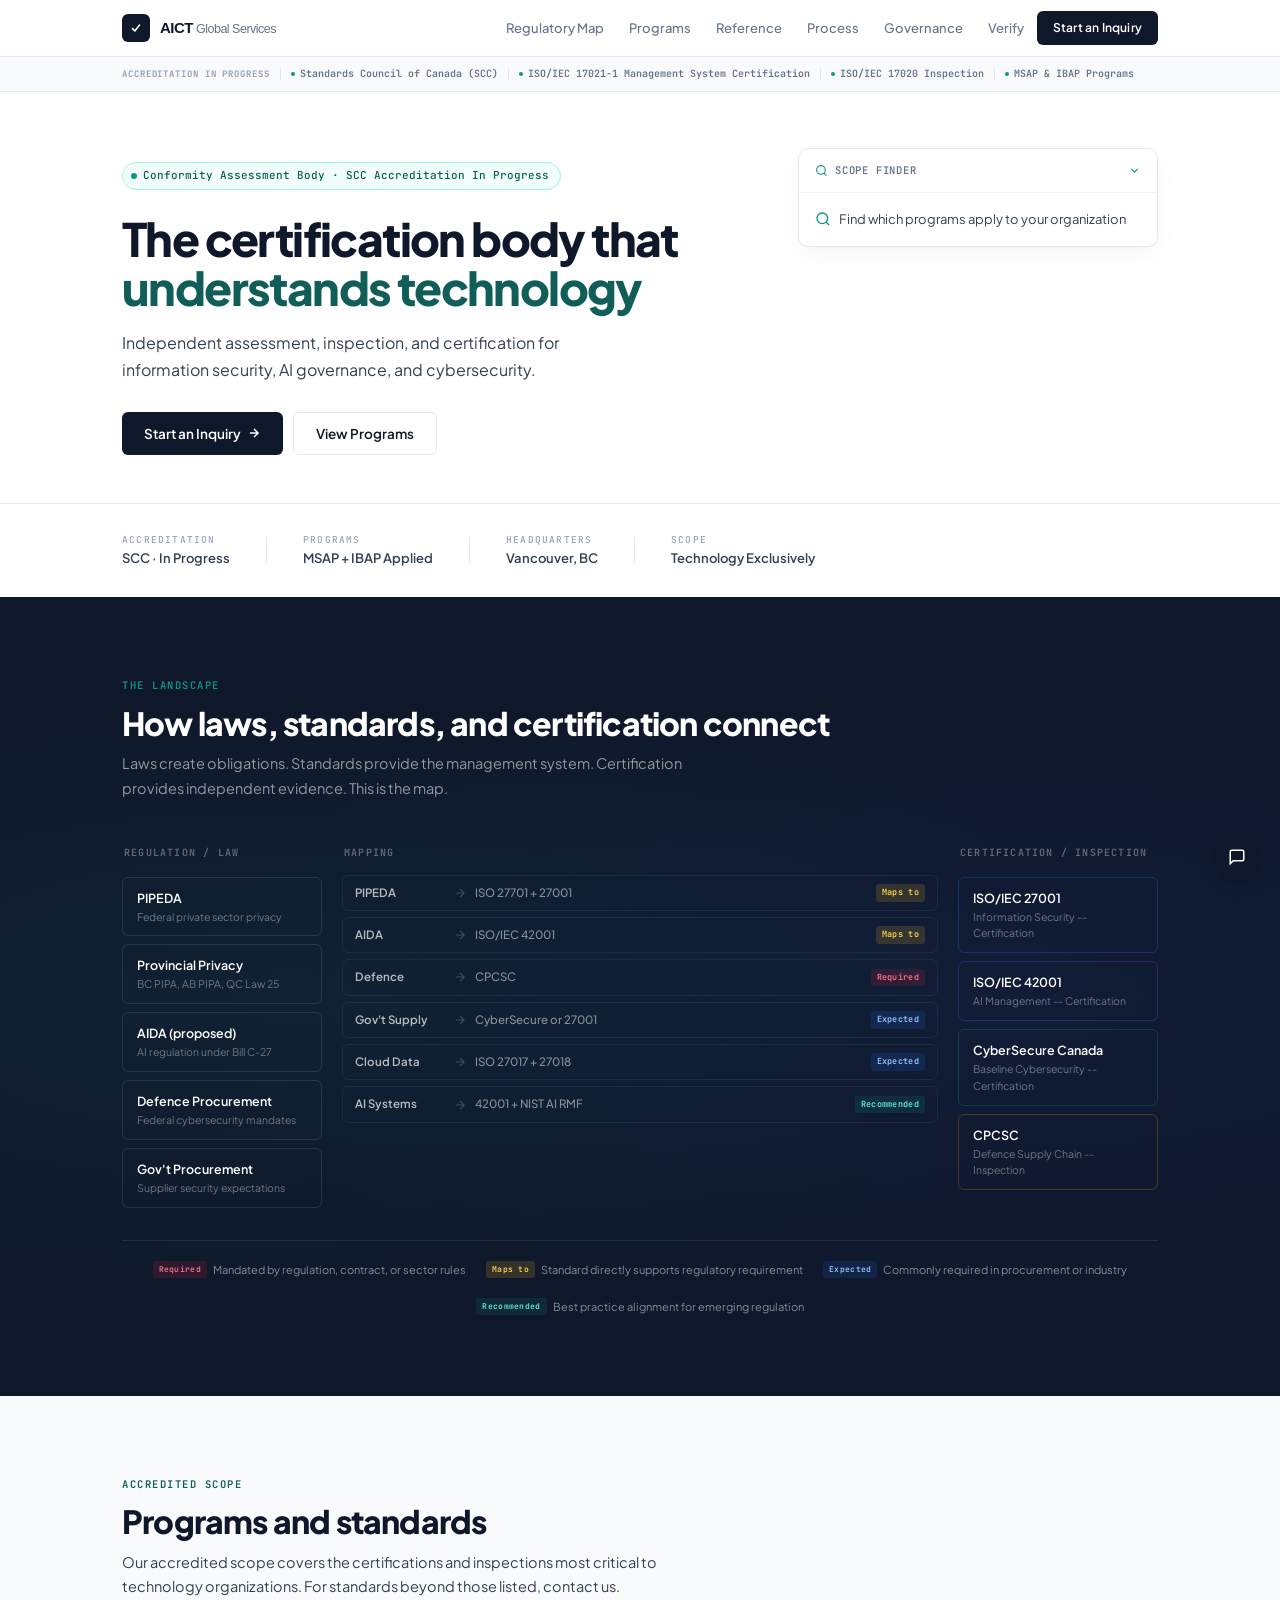
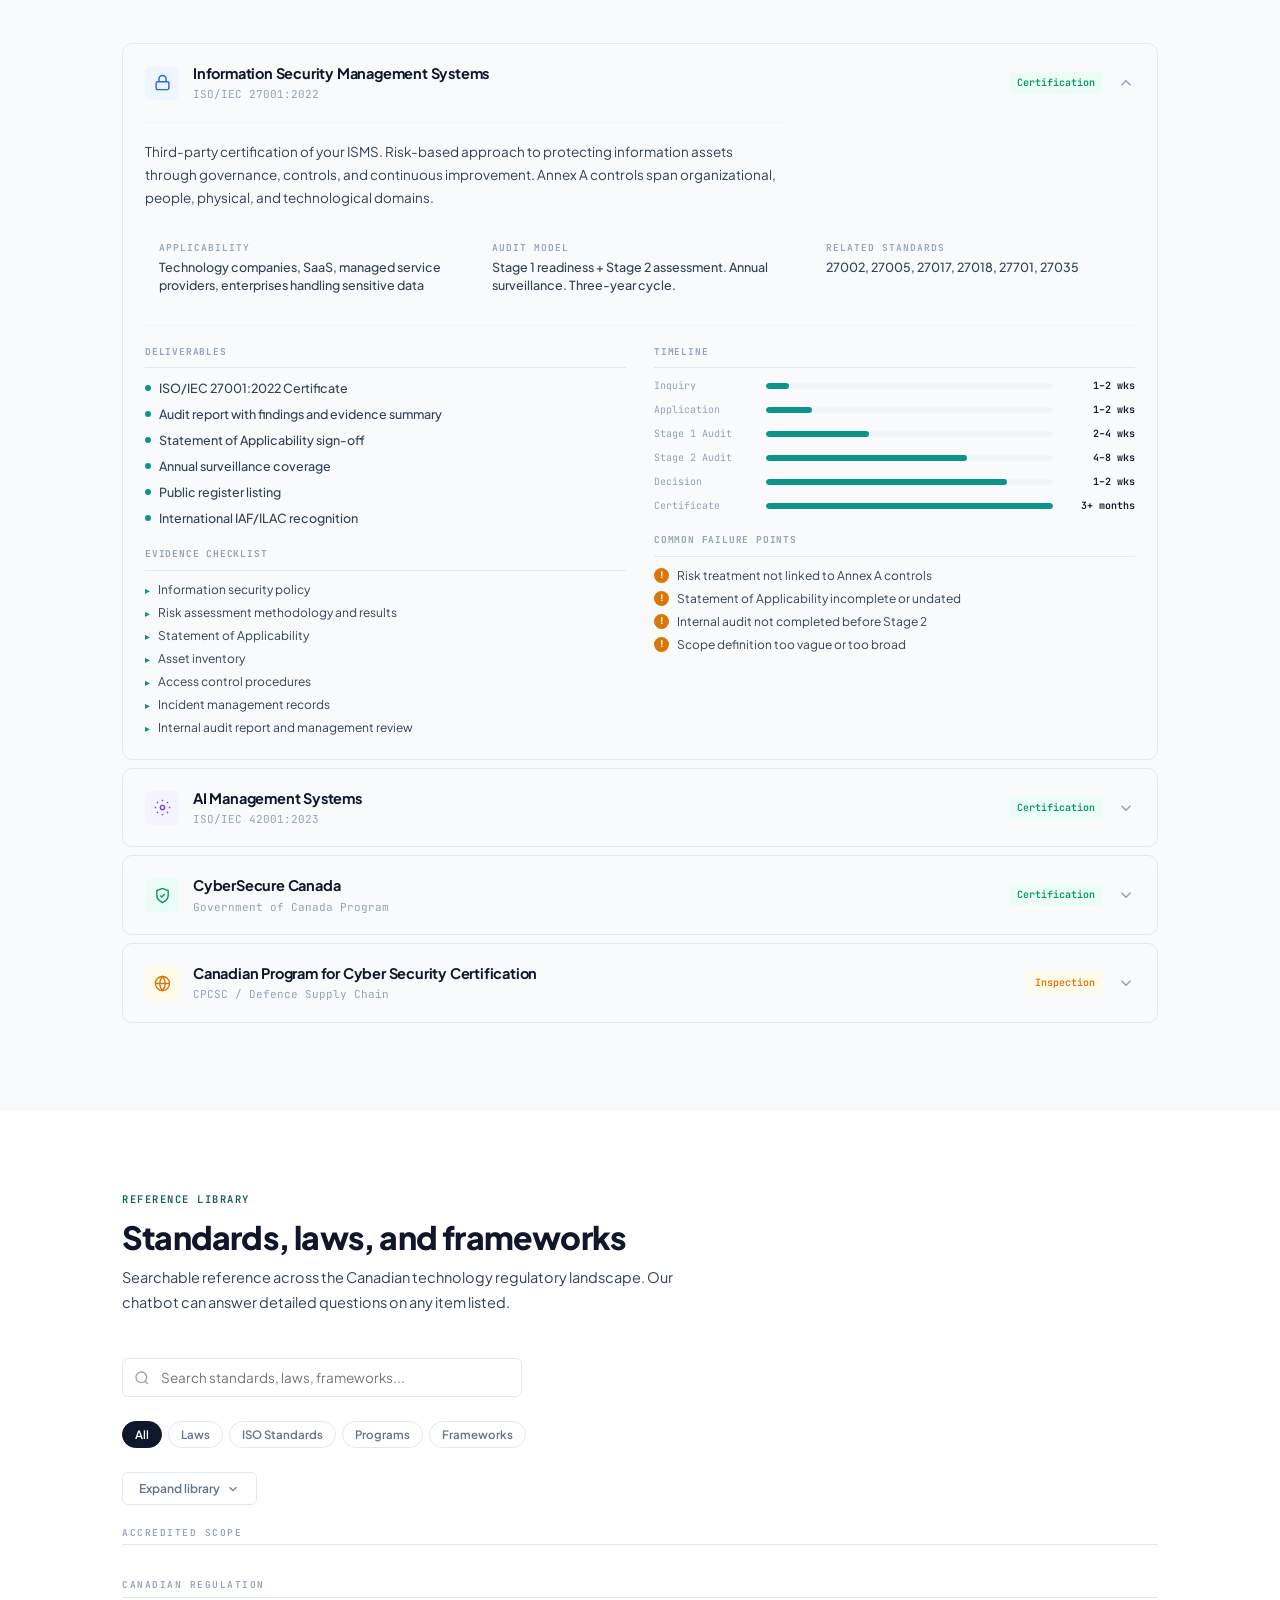
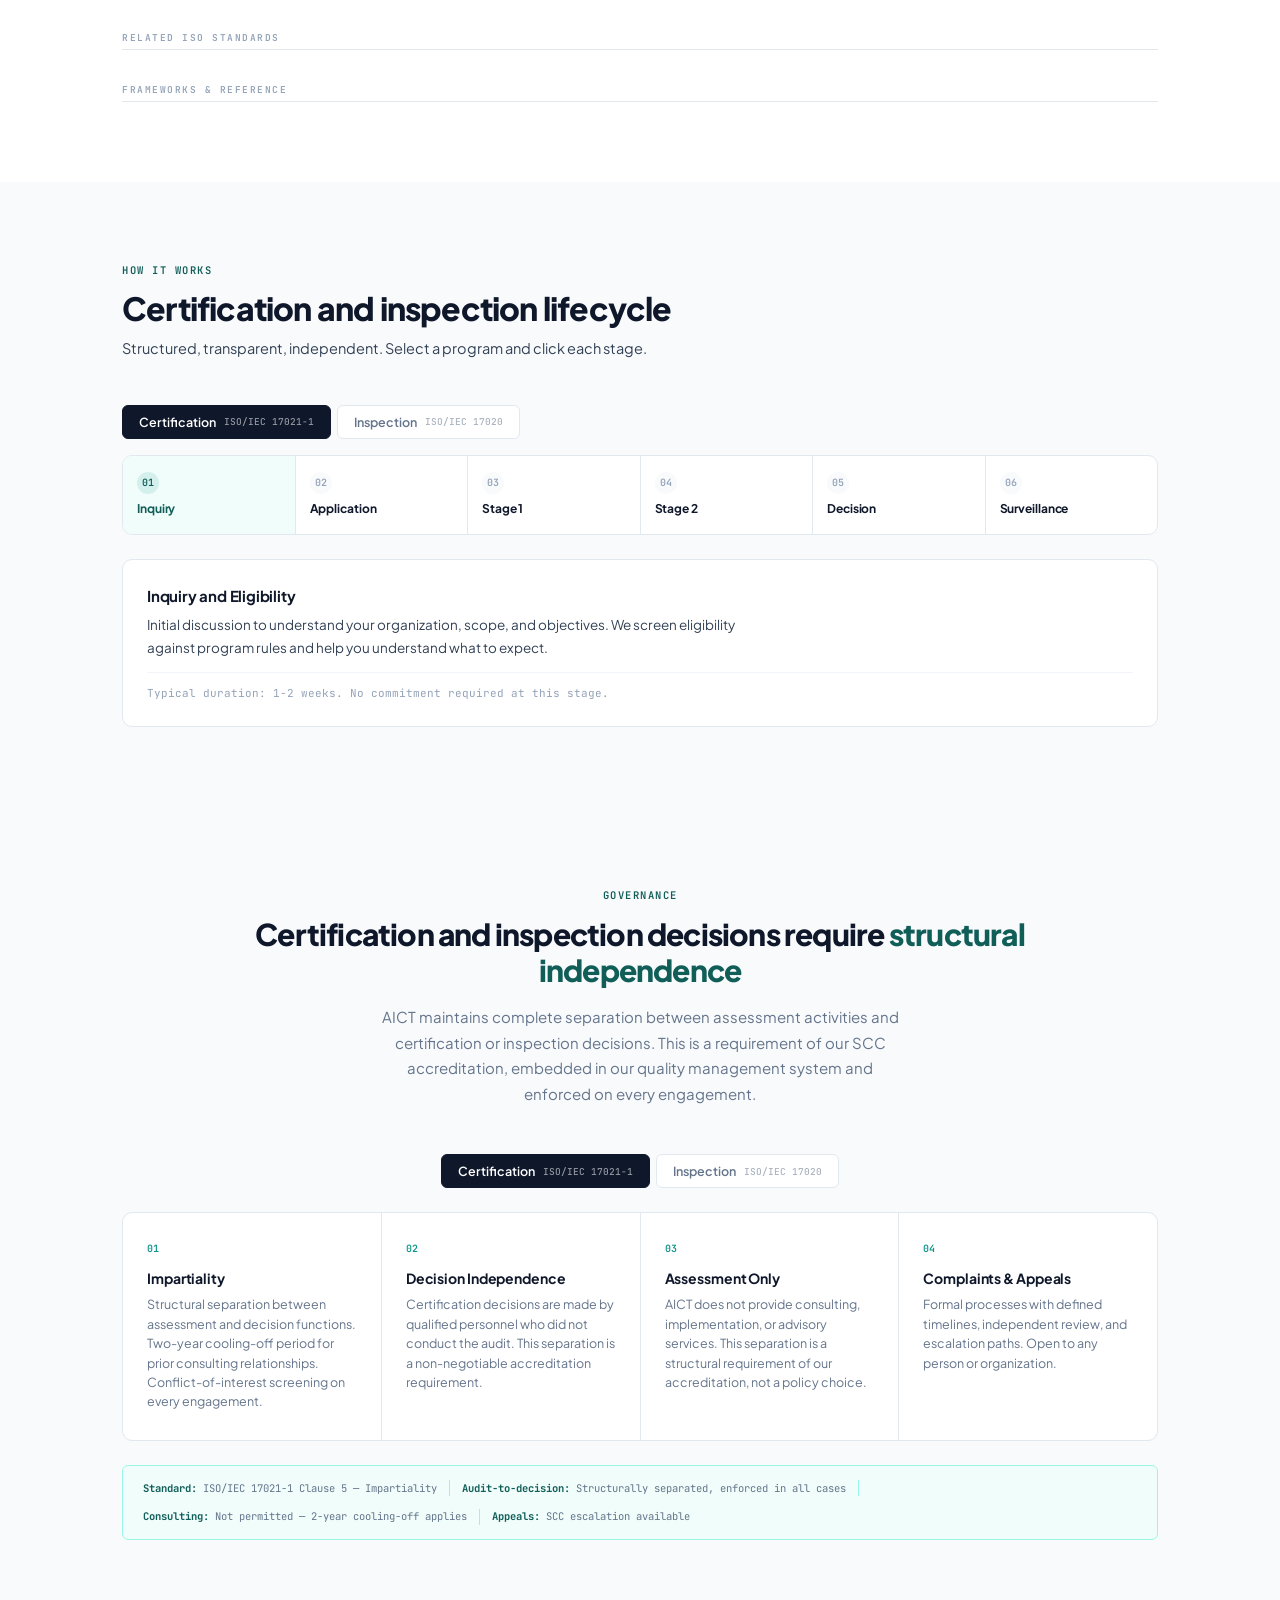
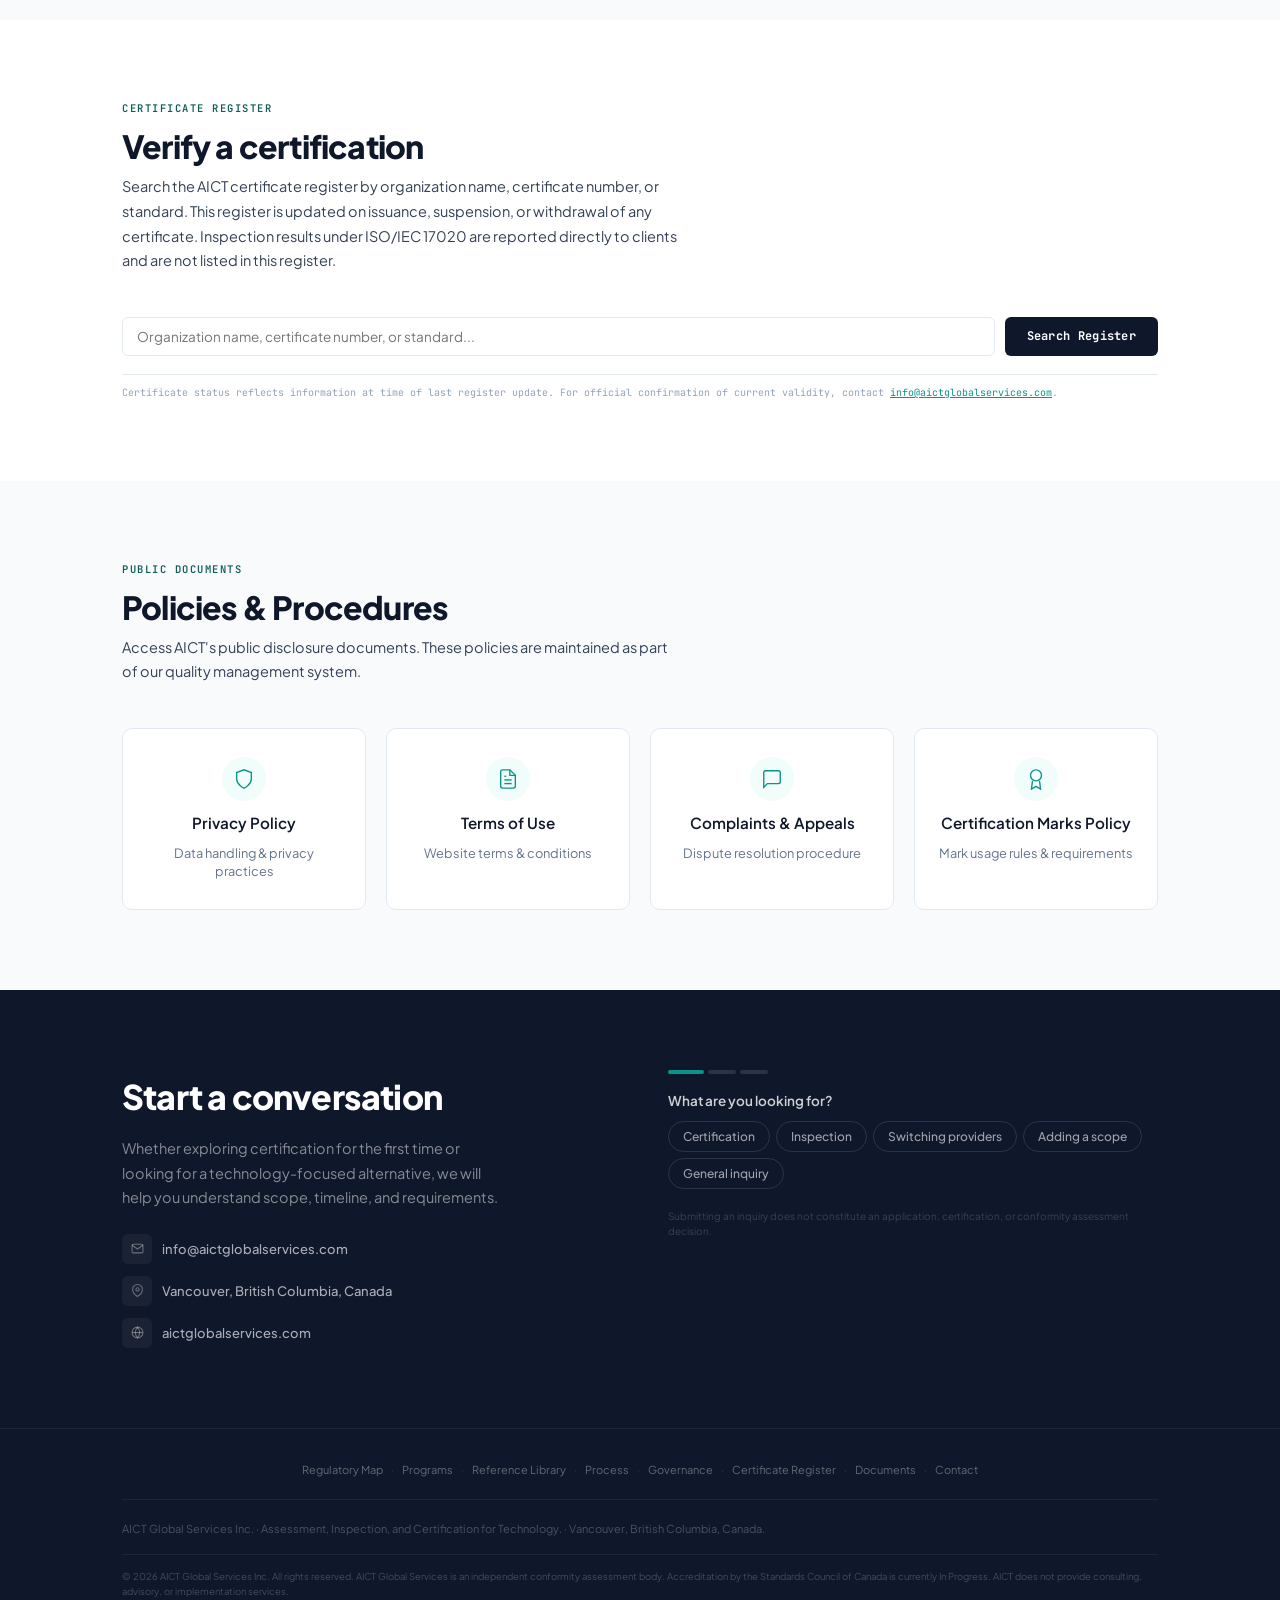
==== index.html @ 86109885 "Connect inquiry form to Formsubmit (info@aictglobalservices.com) - POST form data to formsubmit.co -" ====
<!DOCTYPE html>
<html lang="en">
<head>
<meta charset="UTF-8">
<meta name="viewport" content="width=device-width, initial-scale=1.0">
<title>AICT Global Services Inc. — Assessment, Inspection, Certification for Technology</title>
<meta name="description" content="Canada's technology-focused conformity assessment body. SCC-accredited certification and inspection for ISO 27001, ISO 42001, CyberSecure Canada, and CPCSC.">
<meta property="og:title" content="AICT Global Services Inc. — Assessment, Inspection, Certification for Technology">
<meta property="og:description" content="Independent assessment, inspection, and certification for information security, AI governance, and cybersecurity. Built for technology organizations operating in Canada.">
<meta property="og:type" content="website">
<meta property="og:url" content="https://aictglobalservices.com">
<meta name="twitter:card" content="summary">
<meta name="twitter:title" content="AICT Global Services — Certification for Technology">
<meta name="twitter:description" content="SCC-accredited certification and inspection for ISO 27001, ISO 42001, CyberSecure Canada, and CPCSC.">
<link rel="icon" type="image/svg+xml" href="favicon.svg">
<link rel="apple-touch-icon" sizes="512x512" href="favicon-512.png">
<link rel="preconnect" href="https://fonts.googleapis.com">
<link rel="preconnect" href="https://fonts.gstatic.com" crossorigin>
<link href="https://fonts.googleapis.com/css2?family=Plus+Jakarta+Sans:wght@400;500;600;700;800&family=JetBrains+Mono:wght@400;500;600&display=swap" rel="stylesheet">
<link rel="stylesheet" href="style.css">
</head>

<body>

<!-- HEADER -->
<header class="hd"><div class="c"><div class="hd-in">
  <a class="lg" href="#"><img src="logo-aict.svg" alt="AICT Global Services" height="28"></a>
  <nav class="nv" id="nv"><a href="#map" data-s="map">Regulatory Map</a><a href="#programs" data-s="programs">Programs</a><a href="#reference" data-s="reference">Reference</a><a href="#process" data-s="process">Process</a><a href="#governance" data-s="governance">Governance</a><a href="#register" data-s="register">Verify</a><a href="#contact" class="nv-cta">Start an Inquiry</a></nav>
  <button class="mob-t" onclick="document.getElementById('nv').classList.toggle('open')"><svg viewBox="0 0 24 24" fill="none" stroke="currentColor" stroke-width="2"><line x1="3" y1="6" x2="21" y2="6"/><line x1="3" y1="12" x2="21" y2="12"/><line x1="3" y1="18" x2="21" y2="18"/></svg></button>
</div></div></header>

<!-- ACCREDITATION BAR -->
<div class="acc-bar">
  <div class="c"><div class="acc-bar-in">
    <span class="acc-bar-lbl">Accreditation In Progress</span>
    <div class="acc-bar-sep"></div>
    <span class="acc-bar-item"><span class="acc-bar-dot"></span>Standards Council of Canada (SCC)</span>
    <div class="acc-bar-sep"></div>
    <span class="acc-bar-item"><span class="acc-bar-dot"></span>ISO/IEC 17021-1 Management System Certification</span>
    <div class="acc-bar-sep"></div>
    <span class="acc-bar-item"><span class="acc-bar-dot"></span>ISO/IEC 17020 Inspection</span>
    <div class="acc-bar-sep"></div>
    <span class="acc-bar-item"><span class="acc-bar-dot"></span>MSAP &amp; IBAP Programs</span>
  </div></div>
</div>

<!-- HERO -->
<section class="hero" id="hero"><div class="c"><div class="hero-grid">
  <div class="hero-l">
    <div class="htag"><span class="p"></span>Conformity Assessment Body &middot; SCC Accreditation In Progress</div>
    <h1>The certification body that <em>understands technology</em></h1>
    <p class="hero-p">Independent assessment, inspection, and certification for information security, AI governance, and cybersecurity.</p>
    <div class="hero-acts"><a href="#contact" class="btn btn-d">Start an Inquiry <svg viewBox="0 0 24 24" fill="none" stroke="currentColor" stroke-width="2.5"><path d="M5 12h14M12 5l7 7-7 7"/></svg></a><a href="#programs" class="btn btn-g">View Programs</a></div>
  </div>
  <div class="sf" id="sf">
    <div class="sf-h" onclick="document.getElementById('sf').classList.toggle('expanded')"><svg viewBox="0 0 24 24" fill="none" stroke="currentColor" stroke-width="2"><circle cx="11" cy="11" r="8"/><path d="M21 21l-4.35-4.35"/></svg><span>Scope Finder</span><svg class="sf-h-chev" viewBox="0 0 24 24" fill="none" stroke="currentColor" stroke-width="2"><polyline points="6 9 12 15 18 9"/></svg></div>
    <div class="sf-prompt" onclick="document.getElementById('sf').classList.add('expanded')"><svg viewBox="0 0 24 24" fill="none" stroke="currentColor" stroke-width="2"><circle cx="11" cy="11" r="8"/><path d="M21 21l-4.35-4.35"/></svg>Find which programs apply to your organization</div>
    <div class="sf-b"><div class="sf-b-inner">
      <div class="sf-q">What describes your organization?</div>
      <div class="sf-opts" id="sfO">
        <button class="sf-o" data-t="saas" onclick="tO(this)">SaaS / Cloud</button>
        <button class="sf-o" data-t="ai" onclick="tO(this)">AI / ML Systems</button>
        <button class="sf-o" data-t="govt" onclick="tO(this)">Government Supplier</button>
        <button class="sf-o" data-t="def" onclick="tO(this)">Defence Supply Chain</button>
        <button class="sf-o" data-t="sme" onclick="tO(this)">Canadian SME</button>
        <button class="sf-o" data-t="pii" onclick="tO(this)">Handles Personal Data</button>
        <button class="sf-o" data-t="msp" onclick="tO(this)">IT / Managed Services</button>
        <button class="sf-o" data-t="health" onclick="tO(this)">Health / Clinical Data</button>
        <button class="sf-o" data-t="fin" onclick="tO(this)">Financial Services</button>
        <button class="sf-o" data-t="crit" onclick="tO(this)">Critical Infrastructure</button>
        <button class="sf-o" data-t="edu" onclick="tO(this)">Education / Research</button>
        <button class="sf-o" data-t="iot" onclick="tO(this)">Hardware / IoT Systems</button>
        <button class="sf-o" data-t="mfg" onclick="tO(this)">Manufacturing / Industrial</button>
        <button class="sf-o" data-t="telco" onclick="tO(this)">Telecommunications</button>
        <button class="sf-o" data-t="energy" onclick="tO(this)">Energy / Utilities</button>
        <button class="sf-o" data-t="cloud" onclick="tO(this)">Cloud Infrastructure</button>
        <button class="sf-o" data-t="auto" onclick="tO(this)">Automotive Technology</button>
      </div>
      <div class="sf-r" id="sfR"><div class="sf-empty">Select one or more to see applicable programs</div></div>
      <div class="sf-cta" id="sfCta"><a href="#contact" onclick="prefill()">Discuss these programs <svg width="12" height="12" viewBox="0 0 24 24" fill="none" stroke="currentColor" stroke-width="2.5"><path d="M5 12h14M12 5l7 7-7 7"/></svg></a></div>
    </div></div>
  </div>
</div></div>
<div class="trust"><div class="c"><div class="trust-r">
  <div class="trust-i"><span class="trust-l">Accreditation</span><span class="trust-v">SCC &middot; In Progress</span></div><div class="trust-s"></div>
  <div class="trust-i"><span class="trust-l">Programs</span><span class="trust-v">MSAP + IBAP Applied</span></div><div class="trust-s"></div>
  <div class="trust-i"><span class="trust-l">Headquarters</span><span class="trust-v">Vancouver, BC</span></div><div class="trust-s"></div>
  <div class="trust-i"><span class="trust-l">Scope</span><span class="trust-v">Technology Exclusively</span></div>
</div></div></div></section>

<!-- REGULATORY MAP -->
<section class="rmap" id="map"><div class="c">
  <div class="ey">The Landscape</div>
  <h2 class="st">How laws, standards, and certification connect</h2>
  <p class="sd">Laws create obligations. Standards provide the management system. Certification provides independent evidence. This is the map.</p>
  <div class="rmap-viz">
    <div class="rmap-col">
      <div class="rmap-col-h">Regulation / Law</div>
      <div class="rm-i" data-id="pipeda" onclick="mapClick('p1')">PIPEDA<div class="sub">Federal private sector privacy</div></div>
      <div class="rm-i" data-id="prov" onclick="mapClick('p1')">Provincial Privacy<div class="sub">BC PIPA, AB PIPA, QC Law 25</div></div>
      <div class="rm-i" data-id="aida" onclick="mapClick('p2')">AIDA (proposed)<div class="sub">AI regulation under Bill C-27</div></div>
      <div class="rm-i" data-id="defproc" onclick="mapClick('p4')">Defence Procurement<div class="sub">Federal cybersecurity mandates</div></div>
      <div class="rm-i" data-id="govproc" onclick="mapClick('p3')">Gov't Procurement<div class="sub">Supplier security expectations</div></div>
    </div>
    <div class="rmap-mid">
      <div class="rmap-mid-h">Mapping</div>
      <div class="rm-l" data-id="m-priv"><span class="rl-f">PIPEDA</span><span class="rl-a"><svg viewBox="0 0 24 24" fill="none" stroke="currentColor" stroke-width="2"><path d="M5 12h14M12 5l7 7-7 7"/></svg></span><span class="rl-t">ISO 27701 + 27001</span><span class="rl-tg tg-map">Maps to</span></div>
      <div class="rm-l" data-id="m-ai"><span class="rl-f">AIDA</span><span class="rl-a"><svg viewBox="0 0 24 24" fill="none" stroke="currentColor" stroke-width="2"><path d="M5 12h14M12 5l7 7-7 7"/></svg></span><span class="rl-t">ISO/IEC 42001</span><span class="rl-tg tg-map">Maps to</span></div>
      <div class="rm-l" data-id="m-def"><span class="rl-f">Defence</span><span class="rl-a"><svg viewBox="0 0 24 24" fill="none" stroke="currentColor" stroke-width="2"><path d="M5 12h14M12 5l7 7-7 7"/></svg></span><span class="rl-t">CPCSC</span><span class="rl-tg tg-req">Required</span></div>
      <div class="rm-l" data-id="m-gov"><span class="rl-f">Gov't Supply</span><span class="rl-a"><svg viewBox="0 0 24 24" fill="none" stroke="currentColor" stroke-width="2"><path d="M5 12h14M12 5l7 7-7 7"/></svg></span><span class="rl-t">CyberSecure or 27001</span><span class="rl-tg tg-exp">Expected</span></div>
      <div class="rm-l" data-id="m-cloud"><span class="rl-f">Cloud Data</span><span class="rl-a"><svg viewBox="0 0 24 24" fill="none" stroke="currentColor" stroke-width="2"><path d="M5 12h14M12 5l7 7-7 7"/></svg></span><span class="rl-t">ISO 27017 + 27018</span><span class="rl-tg tg-exp">Expected</span></div>
      <div class="rm-l" data-id="m-aisys"><span class="rl-f">AI Systems</span><span class="rl-a"><svg viewBox="0 0 24 24" fill="none" stroke="currentColor" stroke-width="2"><path d="M5 12h14M12 5l7 7-7 7"/></svg></span><span class="rl-t">42001 + NIST AI RMF</span><span class="rl-tg tg-rec">Recommended</span></div>
    </div>
    <div class="rmap-col">
      <div class="rmap-col-h">Certification / Inspection</div>
      <div class="rm-i" data-id="c-27001" style="border-color:rgba(37,99,235,.3)" onclick="mapClick('p1')">ISO/IEC 27001<div class="sub">Information Security -- Certification</div></div>
      <div class="rm-i" data-id="c-42001" style="border-color:rgba(124,58,237,.3)" onclick="mapClick('p2')">ISO/IEC 42001<div class="sub">AI Management -- Certification</div></div>
      <div class="rm-i" data-id="c-cyber" style="border-color:rgba(5,150,105,.3)" onclick="mapClick('p3')">CyberSecure Canada<div class="sub">Baseline Cybersecurity -- Certification</div></div>
      <div class="rm-i" data-id="c-cpcsc" style="border-color:rgba(217,119,6,.3)" onclick="mapClick('p4')">CPCSC<div class="sub">Defence Supply Chain -- Inspection</div></div>
    </div>
  </div>
  <div class="rmap-legend">
    <div class="rmap-leg-i"><span class="rl-tg tg-req">Required</span> Mandated by regulation, contract, or sector rules</div>
    <div class="rmap-leg-i"><span class="rl-tg tg-map">Maps to</span> Standard directly supports regulatory requirement</div>
    <div class="rmap-leg-i"><span class="rl-tg tg-exp">Expected</span> Commonly required in procurement or industry</div>
    <div class="rmap-leg-i"><span class="rl-tg tg-rec">Recommended</span> Best practice alignment for emerging regulation</div>
  </div>
</div></section>

<!-- PROGRAMS -->
<section class="s s-alt" id="programs"><div class="c">
  <div class="ey">Accredited Scope</div>
  <h2 class="st">Programs and standards</h2>
  <p class="sd">Our accredited scope covers the certifications and inspections most critical to technology organizations. For standards beyond those listed, contact us.</p>
  <div class="pg rv open" id="p1"><div class="pg-h" onclick="tP('p1')"><div class="pg-ic pi-s"><svg viewBox="0 0 24 24" fill="none" stroke="currentColor" stroke-width="2"><rect x="3" y="11" width="18" height="11" rx="2"/><path d="M7 11V7a5 5 0 0110 0v4"/></svg></div><div class="pg-inf"><div class="pg-n">Information Security Management Systems</div><div class="pg-s">ISO/IEC 27001:2022</div></div><div class="pg-badges"><span class="pg-badge pb-c">Certification</span></div><svg class="pg-chev" viewBox="0 0 24 24" fill="none" stroke="currentColor" stroke-width="2"><polyline points="6 9 12 15 18 9"/></svg></div><div class="pg-body" style="max-height:1200px"><div class="pg-ct"><p class="pg-desc">Third-party certification of your ISMS. Risk-based approach to protecting information assets through governance, controls, and continuous improvement. Annex A controls span organizational, people, physical, and technological domains.</p><div class="pg-meta"><div class="pm"><div class="pm-l">Applicability</div><div class="pm-v">Technology companies, SaaS, managed service providers, enterprises handling sensitive data</div></div><div class="pm"><div class="pm-l">Audit Model</div><div class="pm-v">Stage 1 readiness + Stage 2 assessment. Annual surveillance. Three-year cycle.</div></div><div class="pm"><div class="pm-l">Related Standards</div><div class="pm-v">27002, 27005, 27017, 27018, 27701, 27035</div></div></div>
    <div class="pgd-grid">
      <div>
        <div class="pgd-lbl">Deliverables</div>
        <div class="pgd-items">
          <div class="pgd-item">ISO/IEC 27001:2022 Certificate</div>
          <div class="pgd-item">Audit report with findings and evidence summary</div>
          <div class="pgd-item">Statement of Applicability sign-off</div>
          <div class="pgd-item">Annual surveillance coverage</div>
          <div class="pgd-item">Public register listing</div>
          <div class="pgd-item">International IAF/ILAC recognition</div>
        </div>
        <div class="pgd-lbl" style="margin-top:18px">Evidence Checklist</div>
        <ul class="pgd-list chk">
          <li>Information security policy</li>
          <li>Risk assessment methodology and results</li>
          <li>Statement of Applicability</li>
          <li>Asset inventory</li>
          <li>Access control procedures</li>
          <li>Incident management records</li>
          <li>Internal audit report and management review</li>
        </ul>
      </div>
      <div>
        <div class="pgd-lbl">Timeline</div>
        <div class="pgd-tl">
          <div class="pgd-tl-row"><span class="pgd-tl-ph">Inquiry</span><div class="pgd-tl-bar"><div class="pgd-tl-fill" style="--fw:8%"></div></div><span class="pgd-tl-v">1&ndash;2 wks</span></div>
          <div class="pgd-tl-row"><span class="pgd-tl-ph">Application</span><div class="pgd-tl-bar"><div class="pgd-tl-fill" style="--fw:16%"></div></div><span class="pgd-tl-v">1&ndash;2 wks</span></div>
          <div class="pgd-tl-row"><span class="pgd-tl-ph">Stage 1 Audit</span><div class="pgd-tl-bar"><div class="pgd-tl-fill" style="--fw:36%"></div></div><span class="pgd-tl-v">2&ndash;4 wks</span></div>
          <div class="pgd-tl-row"><span class="pgd-tl-ph">Stage 2 Audit</span><div class="pgd-tl-bar"><div class="pgd-tl-fill" style="--fw:70%"></div></div><span class="pgd-tl-v">4&ndash;8 wks</span></div>
          <div class="pgd-tl-row"><span class="pgd-tl-ph">Decision</span><div class="pgd-tl-bar"><div class="pgd-tl-fill" style="--fw:84%"></div></div><span class="pgd-tl-v">1&ndash;2 wks</span></div>
          <div class="pgd-tl-row"><span class="pgd-tl-ph">Certificate</span><div class="pgd-tl-bar"><div class="pgd-tl-fill" style="--fw:100%"></div></div><span class="pgd-tl-v">3+ months</span></div>
        </div>
        <div class="pgd-lbl" style="margin-top:18px">Common Failure Points</div>
        <ul class="pgd-list">
          <li><div class="wi">!</div>Risk treatment not linked to Annex A controls</li>
          <li><div class="wi">!</div>Statement of Applicability incomplete or undated</li>
          <li><div class="wi">!</div>Internal audit not completed before Stage 2</li>
          <li><div class="wi">!</div>Scope definition too vague or too broad</li>
        </ul>
      </div>
    </div>
  </div></div></div>
  <div class="pg rv" id="p2"><div class="pg-h" onclick="tP('p2')"><div class="pg-ic pi-a"><svg viewBox="0 0 24 24" fill="none" stroke="currentColor" stroke-width="2"><circle cx="12" cy="12" r="3"/><path d="M12 1v2M12 21v2M4.22 4.22l1.42 1.42M18.36 18.36l1.42 1.42M1 12h2M21 12h2M4.22 19.78l1.42-1.42M18.36 5.64l1.42-1.42"/></svg></div><div class="pg-inf"><div class="pg-n">AI Management Systems</div><div class="pg-s">ISO/IEC 42001:2023</div></div><div class="pg-badges"><span class="pg-badge pb-c">Certification</span></div><svg class="pg-chev" viewBox="0 0 24 24" fill="none" stroke="currentColor" stroke-width="2"><polyline points="6 9 12 15 18 9"/></svg></div><div class="pg-body"><div class="pg-ct"><p class="pg-desc">Certification for organizations developing, providing, or using AI. Governance, risk management, lifecycle controls, responsible AI, and monitoring. First certifiable international AI standard.</p><div class="pg-meta"><div class="pm"><div class="pm-l">Applicability</div><div class="pm-v">AI developers, deployers, companies preparing for AIDA / AIMS and international AI regulation</div></div><div class="pm"><div class="pm-l">Audit Focus</div><div class="pm-v">AI governance, risk, lifecycle, monitoring, incidents, responsible AI</div></div><div class="pm"><div class="pm-l">Regulatory Context</div><div class="pm-v">Aligns with AIDA / AIMS (Canada), EU AI Act, OECD AI Principles, NIST AI RMF</div></div></div>
    <div class="pgd-grid">
      <div>
        <div class="pgd-lbl">Deliverables</div>
        <div class="pgd-items">
          <div class="pgd-item">ISO/IEC 42001:2023 Certificate</div>
          <div class="pgd-item">AI governance audit report</div>
          <div class="pgd-item">Lifecycle and risk assessment review</div>
          <div class="pgd-item">AIDA/AIMS readiness positioning</div>
          <div class="pgd-item">Public register listing</div>
        </div>
        <div class="pgd-lbl" style="margin-top:18px">Evidence Checklist</div>
        <ul class="pgd-list chk">
          <li>AI governance policy and objectives</li>
          <li>AI system register with risk classification</li>
          <li>AI risk assessment and treatment plan</li>
          <li>Lifecycle documentation</li>
          <li>Human oversight mechanisms</li>
          <li>Monitoring and incident records</li>
        </ul>
      </div>
      <div>
        <div class="pgd-lbl">Timeline</div>
        <div class="pgd-tl">
          <div class="pgd-tl-row"><span class="pgd-tl-ph">Inquiry</span><div class="pgd-tl-bar"><div class="pgd-tl-fill" style="--fw:8%"></div></div><span class="pgd-tl-v">1&ndash;2 wks</span></div>
          <div class="pgd-tl-row"><span class="pgd-tl-ph">Stage 1</span><div class="pgd-tl-bar"><div class="pgd-tl-fill" style="--fw:35%"></div></div><span class="pgd-tl-v">3&ndash;5 wks</span></div>
          <div class="pgd-tl-row"><span class="pgd-tl-ph">Stage 2</span><div class="pgd-tl-bar"><div class="pgd-tl-fill" style="--fw:70%"></div></div><span class="pgd-tl-v">4&ndash;8 wks</span></div>
          <div class="pgd-tl-row"><span class="pgd-tl-ph">Certificate</span><div class="pgd-tl-bar"><div class="pgd-tl-fill" style="--fw:100%"></div></div><span class="pgd-tl-v">3&ndash;5 months</span></div>
        </div>
        <div class="pgd-lbl" style="margin-top:18px">Common Failure Points</div>
        <ul class="pgd-list">
          <li><div class="wi">!</div>AI register incomplete or missing system descriptions</li>
          <li><div class="wi">!</div>Risk assessment does not address AI-specific harms</li>
          <li><div class="wi">!</div>No documented human oversight mechanism</li>
        </ul>
      </div>
    </div>
  </div></div></div>
  <div class="pg rv" id="p3"><div class="pg-h" onclick="tP('p3')"><div class="pg-ic pi-c"><svg viewBox="0 0 24 24" fill="none" stroke="currentColor" stroke-width="2"><path d="M12 22s8-4 8-10V5l-8-3-8 3v7c0 6 8 10 8 10z"/><polyline points="9 12 11 14 15 10"/></svg></div><div class="pg-inf"><div class="pg-n">CyberSecure Canada</div><div class="pg-s">Government of Canada Program</div></div><div class="pg-badges"><span class="pg-badge pb-c">Certification</span></div><svg class="pg-chev" viewBox="0 0 24 24" fill="none" stroke="currentColor" stroke-width="2"><polyline points="6 9 12 15 18 9"/></svg></div><div class="pg-body"><div class="pg-ct"><p class="pg-desc">Government of Canada baseline cybersecurity for SMEs. Thirteen control areas including incident response, access control, patching, malware protection, security awareness.</p><div class="pg-meta"><div class="pm"><div class="pm-l">Applicability</div><div class="pm-v">Canadian SMEs, government suppliers, organizations building cybersecurity baseline</div></div><div class="pm"><div class="pm-l">Audit Model</div><div class="pm-v">Program-defined certification. 13 control domains. Annual cycle.</div></div><div class="pm"><div class="pm-l">Progression</div><div class="pm-v">Starting point for SMEs, maturing toward ISO 27001</div></div></div>
    <div class="pgd-grid">
      <div>
        <div class="pgd-lbl">Deliverables</div>
        <div class="pgd-items">
          <div class="pgd-item">CyberSecure Canada Certificate</div>
          <div class="pgd-item">13 control domain assessment report</div>
          <div class="pgd-item">Government of Canada recognition</div>
          <div class="pgd-item">Clear pathway to ISO 27001</div>
        </div>
        <div class="pgd-lbl" style="margin-top:18px">Evidence Checklist</div>
        <ul class="pgd-list chk">
          <li>Incident response plan</li>
          <li>Patch management records</li>
          <li>Strong user authentication (MFA)</li>
          <li>Security software enabled</li>
          <li>Employee awareness training</li>
          <li>Backup and encryption records</li>
        </ul>
      </div>
      <div>
        <div class="pgd-lbl">Timeline</div>
        <div class="pgd-tl">
          <div class="pgd-tl-row"><span class="pgd-tl-ph">Application</span><div class="pgd-tl-bar"><div class="pgd-tl-fill" style="--fw:15%"></div></div><span class="pgd-tl-v">1 wk</span></div>
          <div class="pgd-tl-row"><span class="pgd-tl-ph">Assessment</span><div class="pgd-tl-bar"><div class="pgd-tl-fill" style="--fw:65%"></div></div><span class="pgd-tl-v">3&ndash;6 wks</span></div>
          <div class="pgd-tl-row"><span class="pgd-tl-ph">Certificate</span><div class="pgd-tl-bar"><div class="pgd-tl-fill" style="--fw:100%"></div></div><span class="pgd-tl-v">4&ndash;8 wks</span></div>
        </div>
        <div class="pgd-lbl" style="margin-top:18px">Common Failure Points</div>
        <ul class="pgd-list">
          <li><div class="wi">!</div>MFA not enforced on all admin accounts</li>
          <li><div class="wi">!</div>Patch management undocumented</li>
          <li><div class="wi">!</div>Incident response plan untested or absent</li>
        </ul>
      </div>
    </div>
  </div></div></div>
  <div class="pg rv" id="p4"><div class="pg-h" onclick="tP('p4')"><div class="pg-ic pi-d"><svg viewBox="0 0 24 24" fill="none" stroke="currentColor" stroke-width="2"><circle cx="12" cy="12" r="10"/><path d="M2 12h20"/><path d="M12 2a15.3 15.3 0 014 10 15.3 15.3 0 01-4 10 15.3 15.3 0 01-4-10 15.3 15.3 0 014-10z"/></svg></div><div class="pg-inf"><div class="pg-n">Canadian Program for Cyber Security Certification</div><div class="pg-s">CPCSC / Defence Supply Chain</div></div><div class="pg-badges"><span class="pg-badge pb-i">Inspection</span></div><svg class="pg-chev" viewBox="0 0 24 24" fill="none" stroke="currentColor" stroke-width="2"><polyline points="6 9 12 15 18 9"/></svg></div><div class="pg-body"><div class="pg-ct"><p class="pg-desc">Inspection-based assessment for Canada's defence supply chain. Cybersecurity practice verification. SCC IBAP accredited per ISO/IEC 17020.</p><div class="pg-meta"><div class="pm"><div class="pm-l">Applicability</div><div class="pm-v">Defence contractors, supply chain, federal cybersecurity procurement</div></div><div class="pm"><div class="pm-l">Assessment Model</div><div class="pm-v">ISO 17020 inspection. Scope, verification, findings, remediation, determination.</div></div><div class="pm"><div class="pm-l">Regulatory Basis</div><div class="pm-v">Federal program. Mandatory for defence procurement. Aligns to NIST CSF, CIS Controls.</div></div></div>
    <div class="pgd-grid">
      <div>
        <div class="pgd-lbl">Deliverables</div>
        <div class="pgd-items">
          <div class="pgd-item">CPCSC Inspection Report</div>
          <div class="pgd-item">ISO/IEC 17020 conformant inspection</div>
          <div class="pgd-item">Defence procurement eligibility documentation</div>
          <div class="pgd-item">Findings, determinations, remediation path</div>
        </div>
        <div class="pgd-lbl" style="margin-top:18px">Evidence Checklist</div>
        <ul class="pgd-list chk">
          <li>Cybersecurity policy and documented practices</li>
          <li>Access control and identity management</li>
          <li>Incident response capability</li>
          <li>Configuration management records</li>
          <li>Supply chain security controls</li>
        </ul>
      </div>
      <div>
        <div class="pgd-lbl">Timeline</div>
        <div class="pgd-tl">
          <div class="pgd-tl-row"><span class="pgd-tl-ph">Scoping</span><div class="pgd-tl-bar"><div class="pgd-tl-fill" style="--fw:12%"></div></div><span class="pgd-tl-v">1&ndash;2 wks</span></div>
          <div class="pgd-tl-row"><span class="pgd-tl-ph">Inspection</span><div class="pgd-tl-bar"><div class="pgd-tl-fill" style="--fw:65%"></div></div><span class="pgd-tl-v">4&ndash;8 wks</span></div>
          <div class="pgd-tl-row"><span class="pgd-tl-ph">Determination</span><div class="pgd-tl-bar"><div class="pgd-tl-fill" style="--fw:100%"></div></div><span class="pgd-tl-v">2 wks</span></div>
        </div>
        <div class="pgd-lbl" style="margin-top:18px">Common Failure Points</div>
        <ul class="pgd-list">
          <li><div class="wi">!</div>Scope boundary undefined between supplier and prime</li>
          <li><div class="wi">!</div>Cybersecurity practices undocumented</li>
          <li><div class="wi">!</div>Supply chain controls absent or unevidenced</li>
        </ul>
      </div>
    </div>
  </div></div></div>
</div></section>

<!-- REFERENCE LIBRARY -->
<section class="s" id="reference"><div class="c">
  <div class="ey">Reference Library</div>
  <h2 class="st">Standards, laws, and frameworks</h2>
  <p class="sd">Searchable reference across the Canadian technology regulatory landscape. Our chatbot can answer detailed questions on any item listed.</p>
  <div class="ref-search-wrap rv"><svg class="ref-search-ic" viewBox="0 0 24 24" fill="none" stroke="currentColor" stroke-width="2"><circle cx="11" cy="11" r="8"/><path d="M21 21l-4.35-4.35"/></svg><input class="ref-search" type="text" placeholder="Search standards, laws, frameworks..." id="refS" oninput="fR()"></div>
  <div class="ref-cats rv" id="refCats"><button class="ref-cat on" data-cat="all" onclick="sC(this)">All</button><button class="ref-cat" data-cat="law" onclick="sC(this)">Laws</button><button class="ref-cat" data-cat="std" onclick="sC(this)">ISO Standards</button><button class="ref-cat" data-cat="pgm" onclick="sC(this)">Programs</button><button class="ref-cat" data-cat="fw" onclick="sC(this)">Frameworks</button></div>
  <div class="ref-tog rv"><button class="ref-tog-btn" onclick="togRef()"><span id="refMoreTxt">Expand library</span> <svg viewBox="0 0 24 24" fill="none" stroke="currentColor" stroke-width="2"><polyline points="6 9 12 15 18 9"/></svg></button></div>
  <div class="ref-grid rv" id="refG">
    <!-- GROUP: Accredited Scope -->
    <div class="ref-group-label" data-cat="all">Accredited Scope</div>
    <div class="ref-card featured" data-cat="std" data-q="iso iec 27001 information security management isms certification annex controls risk"><span class="ref-type rt-std">ISO Standard</span><span class="ref-scope">Core Scope</span><h4>ISO/IEC 27001:2022</h4><p>Information Security Management System. Risk-based controls, governance, and continuous improvement. Three-year certification cycle.</p><button class="ref-ask" onclick="chatAsk('What is ISO 27001?')"><svg viewBox="0 0 24 24" fill="none" stroke="currentColor" stroke-width="2"><path d="M21 15a2 2 0 01-2 2H7l-4 4V5a2 2 0 012-2h14a2 2 0 012 2z"/></svg>Ask about this</button></div>
    <div class="ref-card featured" data-cat="std" data-q="iso iec 42001 artificial intelligence management ai governance lifecycle certification"><span class="ref-type rt-std">ISO Standard</span><span class="ref-scope">Core Scope</span><h4>ISO/IEC 42001:2023</h4><p>AI Management System. Governance, risk, lifecycle controls, responsible AI, and monitoring. First certifiable AI standard.</p><button class="ref-ask" onclick="chatAsk('What is ISO 42001?')"><svg viewBox="0 0 24 24" fill="none" stroke="currentColor" stroke-width="2"><path d="M21 15a2 2 0 01-2 2H7l-4 4V5a2 2 0 012-2h14a2 2 0 012 2z"/></svg>Ask about this</button></div>
    <div class="ref-card featured" data-cat="pgm" data-q="cybersecure canada government sme baseline cybersecurity 13 controls certification"><span class="ref-type rt-pgm">Program</span><span class="ref-scope">Core Scope</span><h4>CyberSecure Canada</h4><p>Government of Canada SME cybersecurity certification. 13 baseline control areas. SCC-accredited third-party.</p><button class="ref-ask" onclick="chatAsk('What is CyberSecure Canada?')"><svg viewBox="0 0 24 24" fill="none" stroke="currentColor" stroke-width="2"><path d="M21 15a2 2 0 01-2 2H7l-4 4V5a2 2 0 012-2h14a2 2 0 012 2z"/></svg>Ask about this</button></div>
    <div class="ref-card featured" data-cat="pgm" data-q="cpcsc canadian program cyber security certification defence supply chain inspection 17020"><span class="ref-type rt-pgm">Program</span><span class="ref-scope">Core Scope</span><h4>CPCSC</h4><p>Defence supply chain cybersecurity inspection. ISO/IEC 17020 accredited. Federal program oversight.</p><button class="ref-ask" onclick="chatAsk('What is CPCSC?')"><svg viewBox="0 0 24 24" fill="none" stroke="currentColor" stroke-width="2"><path d="M21 15a2 2 0 01-2 2H7l-4 4V5a2 2 0 012-2h14a2 2 0 012 2z"/></svg>Ask about this</button></div>
    <!-- GROUP: Canadian Regulation -->
    <div class="ref-group-label" data-cat="all law">Canadian Regulation</div>
    <div class="ref-card" data-cat="law" data-q="pipeda personal information protection electronic documents federal privacy commercial"><span class="ref-type rt-law">Federal Law</span><h4>PIPEDA</h4><p>Governs private-sector commercial activities. Consent, safeguards, breach notification, accountability. Applies where no substantially similar provincial law exists.</p><button class="ref-ask" onclick="chatAsk('What is PIPEDA?')"><svg viewBox="0 0 24 24" fill="none" stroke="currentColor" stroke-width="2"><path d="M21 15a2 2 0 01-2 2H7l-4 4V5a2 2 0 012-2h14a2 2 0 012 2z"/></svg>Ask about this</button></div>
    <div class="ref-card" data-cat="law" data-q="bc pipa alberta quebec law 25 provincial privacy private sector foippa"><span class="ref-type rt-law">Provincial</span><h4>Provincial Privacy Laws</h4><p>BC PIPA, Alberta PIPA, and Quebec Law 25. Each substantially similar to PIPEDA for intra-provincial activities. Law 25 adds enhanced breach rules and mandatory PIAs.</p><button class="ref-ask" onclick="chatAsk('provincial privacy laws')"><svg viewBox="0 0 24 24" fill="none" stroke="currentColor" stroke-width="2"><path d="M21 15a2 2 0 01-2 2H7l-4 4V5a2 2 0 012-2h14a2 2 0 012 2z"/></svg>Ask about this</button></div>
    <div class="ref-card" data-cat="law" data-q="aida aims artificial intelligence data act bill c-27 proposed ai regulation high impact"><span class="ref-type rt-law">Proposed</span><h4>AIDA / AIMS</h4><p>Artificial Intelligence and Data Act (AIDA) and the AI and Data Companion Regulation (AIMS) under Bill C-27. Would regulate high-impact AI systems. Not yet enacted. Maps to ISO 42001.</p><button class="ref-ask" onclick="chatAsk('What is AIDA / AIMS?')"><svg viewBox="0 0 24 24" fill="none" stroke="currentColor" stroke-width="2"><path d="M21 15a2 2 0 01-2 2H7l-4 4V5a2 2 0 012-2h14a2 2 0 012 2z"/></svg>Ask about this</button></div>
    <!-- GROUP: Related ISO Standards (overflow) -->
    <div class="ref-group-label overflow" data-cat="all std">Related ISO Standards</div>
    <div class="ref-card overflow" data-cat="std" data-q="iso iec 27701 privacy information management extension pipeda gdpr pii"><span class="ref-type rt-std">ISO Standard</span><h4>ISO/IEC 27701</h4><p>Privacy information management extension to 27001. Maps controls to PIPEDA and GDPR requirements.</p><button class="ref-ask" onclick="chatAsk('ISO 27701')"><svg viewBox="0 0 24 24" fill="none" stroke="currentColor" stroke-width="2"><path d="M21 15a2 2 0 01-2 2H7l-4 4V5a2 2 0 012-2h14a2 2 0 012 2z"/></svg>Ask about this</button></div>
    <div class="ref-card overflow" data-cat="std" data-q="iso iec 27017 27018 cloud security privacy controls providers customers saas pii"><span class="ref-type rt-std">ISO Standard</span><h4>ISO/IEC 27017 & 27018</h4><p>Cloud security controls (27017) and cloud PII protection (27018). Both extend 27002 for cloud environments.</p><button class="ref-ask" onclick="chatAsk('ISO 27017 cloud')"><svg viewBox="0 0 24 24" fill="none" stroke="currentColor" stroke-width="2"><path d="M21 15a2 2 0 01-2 2H7l-4 4V5a2 2 0 012-2h14a2 2 0 012 2z"/></svg>Ask about this</button></div>
    <div class="ref-card overflow" data-cat="std" data-q="iso iec 27002 27005 information security controls risk management guidance"><span class="ref-type rt-std">ISO Standard</span><h4>ISO/IEC 27002 & 27005</h4><p>Control implementation guidance (27002) and risk management processes (27005). Supporting standards for 27001 certification.</p><button class="ref-ask" onclick="chatAsk('ISO 27002 and 27005')"><svg viewBox="0 0 24 24" fill="none" stroke="currentColor" stroke-width="2"><path d="M21 15a2 2 0 01-2 2H7l-4 4V5a2 2 0 012-2h14a2 2 0 012 2z"/></svg>Ask about this</button></div>
    <div class="ref-card overflow" data-cat="std" data-q="iso 22301 20000 business continuity it service management resilience"><span class="ref-type rt-std">ISO Standard</span><h4>ISO 22301 & ISO/IEC 20000-1</h4><p>Business continuity management (22301) and IT service management (20000-1). Additional management system standards for technology organizations.</p><button class="ref-ask" onclick="chatAsk('ISO 22301 and 20000-1')"><svg viewBox="0 0 24 24" fill="none" stroke="currentColor" stroke-width="2"><path d="M21 15a2 2 0 01-2 2H7l-4 4V5a2 2 0 012-2h14a2 2 0 012 2z"/></svg>Ask about this</button></div>
    <div class="ref-card overflow" data-cat="law" data-q="privacy act federal public sector government institutions"><span class="ref-type rt-law">Federal Law</span><h4>Privacy Act</h4><p>Federal public-sector privacy. Collection, use, disclosure constraints for government institutions. Access and correction rights.</p><button class="ref-ask" onclick="chatAsk('Privacy Act Canada')"><svg viewBox="0 0 24 24" fill="none" stroke="currentColor" stroke-width="2"><path d="M21 15a2 2 0 01-2 2H7l-4 4V5a2 2 0 012-2h14a2 2 0 012 2z"/></svg>Ask about this</button></div>
    <!-- GROUP: Frameworks (overflow) -->
    <div class="ref-group-label overflow" data-cat="all fw">Frameworks & Reference</div>
    <div class="ref-card overflow" data-cat="fw" data-q="nist cybersecurity framework csf identify protect detect respond recover"><span class="ref-type rt-fw">Framework</span><h4>NIST CSF</h4><p>Identify, Protect, Detect, Respond, Recover. Voluntary framework. Maps to ISO 27001 controls.</p><button class="ref-ask" onclick="chatAsk('NIST CSF')"><svg viewBox="0 0 24 24" fill="none" stroke="currentColor" stroke-width="2"><path d="M21 15a2 2 0 01-2 2H7l-4 4V5a2 2 0 012-2h14a2 2 0 012 2z"/></svg>Ask about this</button></div>
    <div class="ref-card overflow" data-cat="fw" data-q="nist ai rmf risk management framework govern map measure manage oecd ai principles"><span class="ref-type rt-fw">Framework</span><h4>NIST AI RMF & OECD AI Principles</h4><p>AI risk management (Govern, Map, Measure, Manage) and international AI governance principles. Voluntary reference frameworks.</p><button class="ref-ask" onclick="chatAsk('NIST AI RMF')"><svg viewBox="0 0 24 24" fill="none" stroke="currentColor" stroke-width="2"><path d="M21 15a2 2 0 01-2 2H7l-4 4V5a2 2 0 012-2h14a2 2 0 012 2z"/></svg>Ask about this</button></div>
    <div class="ref-card overflow" data-cat="fw" data-q="soc 2 trust services criteria attestation report not certification cpa"><span class="ref-type rt-fw">Framework</span><h4>SOC 2</h4><p>Attestation report based on Trust Services Criteria. Issued by CPA firms. Not a certification. Primarily North American.</p><button class="ref-ask" onclick="chatAsk('SOC 2 vs ISO 27001')"><svg viewBox="0 0 24 24" fill="none" stroke="currentColor" stroke-width="2"><path d="M21 15a2 2 0 01-2 2H7l-4 4V5a2 2 0 012-2h14a2 2 0 012 2z"/></svg>Ask about this</button></div>
    <div class="ref-card overflow" data-cat="fw" data-q="eu ai act european artificial intelligence risk regulation prohibited high"><span class="ref-type rt-fw">Framework</span><h4>EU AI Act</h4><p>Risk-based AI regulation. Prohibited, high-risk, limited, minimal categories. International reference point for AI governance.</p><button class="ref-ask" onclick="chatAsk('EU AI Act')"><svg viewBox="0 0 24 24" fill="none" stroke="currentColor" stroke-width="2"><path d="M21 15a2 2 0 01-2 2H7l-4 4V5a2 2 0 012-2h14a2 2 0 012 2z"/></svg>Ask about this</button></div>
    <div class="ref-card overflow" data-cat="fw" data-q="cis critical security controls cobit governance it management prioritized"><span class="ref-type rt-fw">Framework</span><h4>CIS Controls & COBIT</h4><p>Prioritized security controls by maturity (CIS) and IT governance framework (COBIT). Complementary to management system standards.</p><button class="ref-ask" onclick="chatAsk('CIS Controls and COBIT')"><svg viewBox="0 0 24 24" fill="none" stroke="currentColor" stroke-width="2"><path d="M21 15a2 2 0 01-2 2H7l-4 4V5a2 2 0 012-2h14a2 2 0 012 2z"/></svg>Ask about this</button></div>
    <div class="ref-more" id="refMore"></div>
    <div class="ref-empty" id="refE">No matching items. Try a different search or category.</div>
  </div>
</div></section>

<!-- PROCESS -->
<section class="s s-alt" id="process"><div class="c">
  <div class="ey">How It Works</div>
  <h2 class="st">Certification and inspection lifecycle</h2>
  <p class="sd">Structured, transparent, independent. Select a program and click each stage.</p>
  <div class="lc-tabs">
    <button class="lc-tab act" data-lc="cert" onclick="swLc('cert')">Certification <span class="lc-tab-sub">ISO/IEC 17021-1</span></button>
    <button class="lc-tab" data-lc="insp" onclick="swLc('insp')">Inspection <span class="lc-tab-sub">ISO/IEC 17020</span></button>
  </div>
  <div class="lc-panel" id="lcCert">
    <div class="stepper rv" id="stepper"><div class="step act" onclick="sS(0,'cert')"><div class="sn">01</div><div class="sname">Inquiry</div></div><div class="step" onclick="sS(1,'cert')"><div class="sn">02</div><div class="sname">Application</div></div><div class="step" onclick="sS(2,'cert')"><div class="sn">03</div><div class="sname">Stage 1</div></div><div class="step" onclick="sS(3,'cert')"><div class="sn">04</div><div class="sname">Stage 2</div></div><div class="step" onclick="sS(4,'cert')"><div class="sn">05</div><div class="sname">Decision</div></div><div class="step" onclick="sS(5,'cert')"><div class="sn">06</div><div class="sname">Surveillance</div></div></div>
    <div class="sd-box rv"><div class="sd-inner" id="sdI"><div class="sd-title" id="sdT">Inquiry and Eligibility</div><div class="sd-desc" id="sdD">Initial discussion to understand your organization, scope, and objectives. We screen eligibility against program rules and help you understand what to expect.</div><div class="sd-note" id="sdN">Typical duration: 1-2 weeks. No commitment required at this stage.</div></div></div>
  </div>
  <div class="lc-panel" id="lcInsp" style="display:none">
    <div class="stepper rv" id="stepperInsp"><div class="step act" onclick="sS(0,'insp')"><div class="sn">01</div><div class="sname">Inquiry</div></div><div class="step" onclick="sS(1,'insp')"><div class="sn">02</div><div class="sname">Application</div></div><div class="step" onclick="sS(2,'insp')"><div class="sn">03</div><div class="sname">Planning</div></div><div class="step" onclick="sS(3,'insp')"><div class="sn">04</div><div class="sname">Inspection</div></div><div class="step" onclick="sS(4,'insp')"><div class="sn">05</div><div class="sname">Report</div></div><div class="step" onclick="sS(5,'insp')"><div class="sn">06</div><div class="sname">Decision</div></div></div>
    <div class="sd-box rv"><div class="sd-inner" id="sdIi"><div class="sd-title" id="sdTi">Inquiry and Eligibility</div><div class="sd-desc" id="sdDi">Initial contact to determine inspection scope, applicable CPCSC requirements, and eligibility. We explain the inspection process and what evidence will be required.</div><div class="sd-note" id="sdNi">Typical duration: 1-2 weeks. No commitment required at this stage.</div></div></div>
  </div>
</div></section>

<!-- GOVERNANCE -->
<section class="gov-st" id="governance"><div class="c">
  <div class="gov-pull"><div class="ey" style="text-align:center">Governance</div><div class="gov-pull-q">Certification and inspection decisions require <em>structural independence</em></div><div class="gov-pull-p">AICT maintains complete separation between assessment activities and certification or inspection decisions. This is a requirement of our SCC accreditation, embedded in our quality management system and enforced on every engagement.</div></div>
  <div class="lc-tabs" style="justify-content:center;margin-bottom:24px">
    <button class="lc-tab act" data-gv="cert" onclick="swGv('cert')">Certification <span class="lc-tab-sub">ISO/IEC 17021-1</span></button>
    <button class="lc-tab" data-gv="insp" onclick="swGv('insp')">Inspection <span class="lc-tab-sub">ISO/IEC 17020</span></button>
  </div>
  <div class="gv-panel" id="gvCert">
    <div class="gov-grid rv">
      <div class="gov-cell"><div class="gn">01</div><h4>Impartiality</h4><p>Structural separation between assessment and decision functions. Two-year cooling-off period for prior consulting relationships. Conflict-of-interest screening on every engagement.</p></div>
      <div class="gov-cell"><div class="gn">02</div><h4>Decision Independence</h4><p>Certification decisions are made by qualified personnel who did not conduct the audit. This separation is a non-negotiable accreditation requirement.</p></div>
      <div class="gov-cell"><div class="gn">03</div><h4>Assessment Only</h4><p>AICT does not provide consulting, implementation, or advisory services. This separation is a structural requirement of our accreditation, not a policy choice.</p></div>
      <div class="gov-cell"><div class="gn">04</div><h4>Complaints & Appeals</h4><p>Formal processes with defined timelines, independent review, and escalation paths. Open to any person or organization.</p></div>
    </div>
    <div class="imp-spec rv">
      <div class="imp-spec-item"><span class="imp-spec-v">Standard:</span> ISO/IEC 17021-1 Clause 5 &mdash; Impartiality</div>
      <div class="imp-spec-sep"></div>
      <div class="imp-spec-item"><span class="imp-spec-v">Audit-to-decision:</span> Structurally separated, enforced in all cases</div>
      <div class="imp-spec-sep"></div>
      <div class="imp-spec-item"><span class="imp-spec-v">Consulting:</span> Not permitted &mdash; 2-year cooling-off applies</div>
      <div class="imp-spec-sep"></div>
      <div class="imp-spec-item"><span class="imp-spec-v">Appeals:</span> SCC escalation available</div>
    </div>
  </div>
  <div class="gv-panel" id="gvInsp" style="display:none">
    <div class="gov-grid rv">
      <div class="gov-cell"><div class="gn">01</div><h4>Impartiality</h4><p>Independence from inspected parties and outcomes. Conflict-of-interest screening on every engagement. No financial or commercial interest in inspection results.</p></div>
      <div class="gov-cell"><div class="gn">02</div><h4>Decision Review</h4><p>Independent review of inspection findings and reports. Verification that inspection was conducted per scheme rules and all evidence is traceable.</p></div>
      <div class="gov-cell"><div class="gn">03</div><h4>Inspection Only</h4><p>AICT does not provide consulting, remediation, or implementation services for inspection clients. Separation is a structural accreditation requirement.</p></div>
      <div class="gov-cell"><div class="gn">04</div><h4>Complaints & Appeals</h4><p>Formal processes with defined timelines, independent review, and escalation paths. Open to any person or organization.</p></div>
    </div>
    <div class="imp-spec rv">
      <div class="imp-spec-item"><span class="imp-spec-v">Standard:</span> ISO/IEC 17020 Clause 4.1 &mdash; Impartiality &amp; Independence</div>
      <div class="imp-spec-sep"></div>
      <div class="imp-spec-item"><span class="imp-spec-v">Inspector-to-decision:</span> Independent review of all inspection reports</div>
      <div class="imp-spec-sep"></div>
      <div class="imp-spec-item"><span class="imp-spec-v">Consulting:</span> Not permitted &mdash; structural separation enforced</div>
      <div class="imp-spec-sep"></div>
      <div class="imp-spec-item"><span class="imp-spec-v">Appeals:</span> SCC escalation available</div>
    </div>
  </div>
</div></section>

<!-- CERTIFICATE REGISTER -->
<section class="vfy" id="register"><div class="c">
  <div class="ey">Certificate Register</div>
  <h2 class="st">Verify a certification</h2>
  <p class="sd">Search the AICT certificate register by organization name, certificate number, or standard. This register is updated on issuance, suspension, or withdrawal of any certificate. Inspection results under ISO/IEC 17020 are reported directly to clients and are not listed in this register.</p>
  <div class="rv">
    <div class="vfy-sw">
      <input class="vfy-search" type="text" id="vfyQ" placeholder="Organization name, certificate number, or standard..." onkeydown="if(event.key==='Enter')runVfy()">
      <button class="vfy-btn" onclick="runVfy()">Search Register</button>
    </div>
    <div id="vfyRes"></div>
    <div class="vfy-disc">Certificate status reflects information at time of last register update. For official confirmation of current validity, contact <a href="mailto:info@aictglobalservices.com" style="color:var(--teal)">info@aictglobalservices.com</a>.</div>
  </div>
</div></section>

<!-- DOCUMENTS -->
<section class="docs" id="documents"><div class="c">
  <div class="ey">Public Documents</div>
  <h2 class="st">Policies &amp; Procedures</h2>
  <p class="sd">Access AICT's public disclosure documents. These policies are maintained as part of our quality management system.</p>
  <div class="docs-grid">
    <button class="doc-card" onclick="openDocModal('Privacy Policy','AICT-Data-Privacy-Policy.pdf','Describes how AICT Global Services collects, uses, stores, and protects personal information in compliance with Canadian privacy legislation.')">
      <div class="doc-icon"><svg viewBox="0 0 24 24" fill="none" stroke="currentColor" stroke-width="1.5"><path d="M12 22s8-4 8-10V5l-8-3-8 3v7c0 6 8 10 8 10z"/></svg></div>
      <div class="doc-name">Privacy Policy</div>
      <div class="doc-sub">Data handling &amp; privacy practices</div>
    </button>
    <button class="doc-card" onclick="openDocModal('Terms of Use','AICT-Website-Terms-of-Use.pdf','Terms and conditions governing the use of the AICT Global Services website and its content.')">
      <div class="doc-icon"><svg viewBox="0 0 24 24" fill="none" stroke="currentColor" stroke-width="1.5"><path d="M14 2H6a2 2 0 00-2 2v16a2 2 0 002 2h12a2 2 0 002-2V8z"/><polyline points="14 2 14 8 20 8"/><line x1="16" y1="13" x2="8" y2="13"/><line x1="16" y1="17" x2="8" y2="17"/><polyline points="10 9 9 9 8 9"/></svg></div>
      <div class="doc-name">Terms of Use</div>
      <div class="doc-sub">Website terms &amp; conditions</div>
    </button>
    <button class="doc-card" onclick="openDocModal('Complaints &amp; Appeals Procedure','AICT-Certification-Complaints-Appeals-Process.pdf','Outlines the process for submitting complaints or appealing certification and inspection decisions made by AICT Global Services.')">
      <div class="doc-icon"><svg viewBox="0 0 24 24" fill="none" stroke="currentColor" stroke-width="1.5"><path d="M21 15a2 2 0 01-2 2H7l-4 4V5a2 2 0 012-2h14a2 2 0 012 2z"/></svg></div>
      <div class="doc-name">Complaints &amp; Appeals</div>
      <div class="doc-sub">Dispute resolution procedure</div>
    </button>
    <button class="doc-card" onclick="openDocModal('Certification Marks Policy','AICT-Certification-Marks-Policy.pdf','Rules governing the use of AICT certification marks by certified organizations, including display requirements and restrictions.')">
      <div class="doc-icon"><svg viewBox="0 0 24 24" fill="none" stroke="currentColor" stroke-width="1.5"><circle cx="12" cy="8" r="6"/><path d="M8.21 13.89L7 23l5-3 5 3-1.21-9.12"/></svg></div>
      <div class="doc-name">Certification Marks Policy</div>
      <div class="doc-sub">Mark usage rules &amp; requirements</div>
    </button>
  </div>
</div></section>

<!-- DOCUMENT MODAL -->
<div class="doc-modal-overlay" id="docModalOverlay" onclick="closeDocModal()">
  <div class="doc-modal" onclick="event.stopPropagation()">
    <button class="doc-modal-close" onclick="closeDocModal()"><svg viewBox="0 0 24 24" fill="none" stroke="currentColor" stroke-width="2"><line x1="18" y1="6" x2="6" y2="18"/><line x1="6" y1="6" x2="18" y2="18"/></svg></button>
    <div class="doc-modal-icon"><svg viewBox="0 0 24 24" fill="none" stroke="currentColor" stroke-width="1.5"><path d="M14 2H6a2 2 0 00-2 2v16a2 2 0 002 2h12a2 2 0 002-2V8z"/><polyline points="14 2 14 8 20 8"/></svg></div>
    <h3 class="doc-modal-title" id="docModalTitle"></h3>
    <p class="doc-modal-desc" id="docModalDesc"></p>
    <a class="doc-modal-dl" id="docModalDl" href="#" target="_blank"><svg viewBox="0 0 24 24" fill="none" stroke="currentColor" stroke-width="2"><path d="M21 15v4a2 2 0 01-2 2H5a2 2 0 01-2-2v-4"/><polyline points="7 10 12 15 17 10"/><line x1="12" y1="15" x2="12" y2="3"/></svg> Download PDF</a>
  </div>
</div>

<!-- CONTACT -->
<section class="ct" id="contact"><div class="c"><div class="ct-in">
  <div><div class="ct-h">Start a conversation</div><p class="ct-p">Whether exploring certification for the first time or looking for a technology-focused alternative, we will help you understand scope, timeline, and requirements.</p>
    <div class="ct-det"><div class="ct-row"><div class="ct-ri"><svg viewBox="0 0 24 24" fill="none" stroke="currentColor" stroke-width="2"><path d="M4 4h16c1.1 0 2 .9 2 2v12c0 1.1-.9 2-2 2H4c-1.1 0-2-.9-2-2V6c0-1.1.9-2 2-2z"/><polyline points="22,6 12,13 2,6"/></svg></div><span class="ct-rt">info@aictglobalservices.com</span></div><div class="ct-row"><div class="ct-ri"><svg viewBox="0 0 24 24" fill="none" stroke="currentColor" stroke-width="2"><path d="M21 10c0 7-9 13-9 13s-9-6-9-13a9 9 0 0118 0z"/><circle cx="12" cy="10" r="3"/></svg></div><span class="ct-rt">Vancouver, British Columbia, Canada</span></div><div class="ct-row"><div class="ct-ri"><svg viewBox="0 0 24 24" fill="none" stroke="currentColor" stroke-width="2"><circle cx="12" cy="12" r="10"/><path d="M2 12h20"/><path d="M12 2a15.3 15.3 0 014 10 15.3 15.3 0 01-4 10 15.3 15.3 0 01-4-10 15.3 15.3 0 014-10z"/></svg></div><span class="ct-rt">aictglobalservices.com</span></div></div></div>
  <form class="cf" id="contactForm" action="https://formsubmit.co/info@aictglobalservices.com" method="POST">
    <input type="hidden" name="_subject" value="New Inquiry — AICT Website">
    <input type="hidden" name="_captcha" value="false">
    <input type="hidden" name="_next" value="https://aictglobalservices.com/#contact">
    <input type="hidden" name="intent" id="iqIntentField" value="">
    <input type="hidden" name="programs" id="iqProgramsField" value="">
    <input type="text" name="_honey" style="display:none">
    <!-- Step indicators -->
    <div style="display:flex;gap:4px;margin-bottom:4px">
      <div class="iq-dot act" id="iqd0"></div><div class="iq-dot" id="iqd1"></div><div class="iq-dot" id="iqd2"></div>
    </div>
    <!-- Step 0: What are you looking for? -->
    <div class="iq-step" id="iqs0">
      <div class="iq-label">What are you looking for?</div>
      <div class="iq-opts">
        <button type="button" class="iq-opt" onclick="pickIq(this,'Certification')">Certification</button>
        <button type="button" class="iq-opt" onclick="pickIq(this,'Inspection')">Inspection</button>
        <button type="button" class="iq-opt" onclick="pickIq(this,'Switching providers')">Switching providers</button>
        <button type="button" class="iq-opt" onclick="pickIq(this,'Adding a scope')">Adding a scope</button>
        <button type="button" class="iq-opt" onclick="pickIq(this,'General inquiry')">General inquiry</button>
      </div>
    </div>
    <!-- Step 1: Which programs? -->
    <div class="iq-step" id="iqs1" style="display:none">
      <div class="iq-label">Which programs interest you?</div>
      <div class="iq-opts">
        <button type="button" class="iq-opt multi" onclick="togIqM(this)" data-v="ISO/IEC 27001">ISO 27001</button>
        <button type="button" class="iq-opt multi" onclick="togIqM(this)" data-v="ISO/IEC 42001">ISO 42001</button>
        <button type="button" class="iq-opt multi" onclick="togIqM(this)" data-v="CyberSecure">CyberSecure</button>
        <button type="button" class="iq-opt multi" onclick="togIqM(this)" data-v="CPCSC">CPCSC</button>
        <button type="button" class="iq-opt multi" onclick="togIqM(this)" data-v="Not sure">Not sure yet</button>
      </div>
      <button type="button" class="iq-next" id="iqNext1" onclick="nextIq(2)" style="display:none">Next <svg width="12" height="12" viewBox="0 0 24 24" fill="none" stroke="currentColor" stroke-width="2.5"><path d="M5 12h14M12 5l7 7-7 7"/></svg></button>
    </div>
    <!-- Step 2: Contact details -->
    <div class="iq-step" id="iqs2" style="display:none">
      <div class="iq-label">Your details</div>
      <div class="cfr"><div class="cff"><label>Name</label><input type="text" name="name" placeholder="Full name" required></div><div class="cff"><label>Organization</label><input type="text" name="organization" placeholder="Organization name"></div></div>
      <div class="cfr" style="margin-top:12px"><div class="cff"><label>Email</label><input type="email" name="email" placeholder="Work email" required></div><div class="cff"><label>Role</label><input type="text" name="role" placeholder="Title"></div></div>
      <div class="cff" style="margin-top:12px"><label>Anything else?</label><textarea id="msgF" name="message" placeholder="Timeline, questions, context..."></textarea></div>
      <button type="submit" class="cf-sub">Submit Inquiry</button>
    </div>
    <div class="cf-disc">Submitting an inquiry does not constitute an application, certification, or conformity assessment decision.</div></form>
</div></div></section>

<!-- FOOTER -->
<footer class="ft"><div class="c">
  <nav class="ft-nav">
    <a href="#map">Regulatory Map</a>
    <a href="#programs">Programs</a>
    <a href="#reference">Reference Library</a>
    <a href="#process">Process</a>
    <a href="#governance">Governance</a>
    <a href="#register">Certificate Register</a>
    <a href="#documents">Documents</a>
    <a href="#contact">Contact</a>
  </nav>
  <div class="ft-row">
    <div class="ft-c">AICT Global Services Inc. &middot; Assessment, Inspection, and Certification for Technology. &middot; Vancouver, British Columbia, Canada.</div>
  </div>
  <div class="ft-d">&copy; 2026 AICT Global Services Inc. All rights reserved. AICT Global Services is an independent conformity assessment body. Accreditation by the Standards Council of Canada is currently In Progress. AICT does not provide consulting, advisory, or implementation services.</div>
</div></footer>


<!-- CHATBOT -->
<button class="ch-fab" id="chFab" onclick="tC()"><svg viewBox="0 0 24 24" fill="none" stroke="currentColor" stroke-width="2"><path d="M21 15a2 2 0 01-2 2H7l-4 4V5a2 2 0 012-2h14a2 2 0 012 2z"/></svg><svg viewBox="0 0 24 24" fill="none" stroke="currentColor" stroke-width="2"><line x1="18" y1="6" x2="6" y2="18"/><line x1="6" y1="6" x2="18" y2="18"/></svg></button>
<div class="ch-w" id="chW">
  <div class="ch-wh"><div class="ch-dot"></div><h4>Certification Advisor</h4><span>AICT</span></div>
  <div class="ch-notice">Static advisor. No APIs. No data sent. <a href="mailto:info@aictglobalservices.com" style="color:var(--teal)">Email us</a></div>
  <div class="ch-ms" id="chMs">
    <!-- Advisor flow -->
    <div class="ch-m ch-mb" id="advFlow">
      <div class="adv-step" id="advS0">
        <div class="adv-q">What initiative is driving this?</div>
        <div class="adv-opts">
          <button class="adv-o" onclick="advPick(0,this)">New certification</button>
          <button class="adv-o" onclick="advPick(0,this)">Switching certification body</button>
          <button class="adv-o" onclick="advPick(0,this)">Adding a scope</button>
          <button class="adv-o" onclick="advPick(0,this)">Regulatory compliance</button>
          <button class="adv-o" onclick="advPick(0,this)">Procurement requirement</button>
          <button class="adv-o" onclick="advPick(0,this)">AI governance</button>
          <button class="adv-o" onclick="advPick(0,this)">Security posture review</button>
        </div>
      </div>
      <div class="adv-step" id="advS1" style="display:none">
        <div class="adv-q">What industry are you in?</div>
        <div class="adv-opts">
          <button class="adv-o" onclick="advPick(1,this)">SaaS / Cloud</button>
          <button class="adv-o" onclick="advPick(1,this)">AI / Machine Learning</button>
          <button class="adv-o" onclick="advPick(1,this)">Defence / Aerospace</button>
          <button class="adv-o" onclick="advPick(1,this)">Government services</button>
          <button class="adv-o" onclick="advPick(1,this)">Financial services</button>
          <button class="adv-o" onclick="advPick(1,this)">Healthcare</button>
          <button class="adv-o" onclick="advPick(1,this)">Manufacturing</button>
          <button class="adv-o" onclick="advPick(1,this)">Telecommunications</button>
          <button class="adv-o" onclick="advPick(1,this)">Energy / Utilities</button>
          <button class="adv-o" onclick="advPick(1,this)">Other technology</button>
        </div>
      </div>
      <div class="adv-step" id="advS2" style="display:none">
        <div class="adv-q">Who is leading this internally?</div>
        <div class="adv-opts">
          <button class="adv-o" onclick="advPick(2,this)">CISO / Security</button>
          <button class="adv-o" onclick="advPick(2,this)">CTO / Engineering</button>
          <button class="adv-o" onclick="advPick(2,this)">Compliance / Legal</button>
          <button class="adv-o" onclick="advPick(2,this)">CEO / Executive</button>
          <button class="adv-o" onclick="advPick(2,this)">Procurement / Ops</button>
          <button class="adv-o" onclick="advPick(2,this)">IT / Infrastructure</button>
        </div>
      </div>
      <div id="advResult" style="display:none"></div>
    </div>
  </div>
  <div class="ch-in">
    <input class="ch-input" id="chIn" type="text" placeholder="Or ask anything about standards, certification..." onkeydown="if(event.key==='Enter')sM()">
    <button class="ch-send" onclick="sM()"><svg viewBox="0 0 24 24" fill="none" stroke="currentColor" stroke-width="2.5"><line x1="22" y1="2" x2="11" y2="13"/><polygon points="22 2 15 22 11 13 2 9 22 2"/></svg></button>
  </div>
</div>

<script src="script.js"></script>
</body>
</html>
---- style.css ----
/* ============================================================
   AICT Global Services — Style Sheet (v7)
   Design System: Plus Jakarta Sans + JetBrains Mono
   ============================================================ */

*, *::before, *::after {
  margin: 0;
  padding: 0;
  box-sizing: border-box;
}

:root {
  --ink: #0F172A;
  --ink2: #334155;
  --ink3: #64748B;
  --ink4: #94A3B8;
  --ink5: #CBD5E1;
  --b: #E2E8F0;
  --bl: #F1F5F9;
  --sf: #F8FAFC;
  --w: #FFFFFF;
  --teal: #0D9488;
  --td: #115E59;
  --tbg: #F0FDFA;
  --tb: #99F6E4;
  --blue: #2563EB;
  --bbg: #EFF6FF;
  --violet: #7C3AED;
  --vbg: #F5F3FF;
  --green: #059669;
  --gbg: #ECFDF5;
  --amber: #D97706;
  --abg: #FFFBEB;
  --f: 'Plus Jakarta Sans', -apple-system, BlinkMacSystemFont, sans-serif;
  --m: 'JetBrains Mono', monospace;
  --max: 1100px;
  --r: 10px;
  --rs: 6px;
  --ease: cubic-bezier(.22, 1, .36, 1);
}

html {
  scroll-behavior: smooth;
}

body {
  font-family: var(--f);
  color: var(--ink);
  background: var(--w);
  line-height: 1.6;
  -webkit-font-smoothing: antialiased;
}

::selection {
  background: var(--tbg);
  color: var(--td);
}

.c {
  max-width: var(--max);
  margin: 0 auto;
  padding: 0 32px;
}

@media (max-width: 768px) {
  .c { padding: 0 20px; }
}


/* ===== HEADER ===== */

.hd {
  position: sticky;
  top: 0;
  z-index: 200;
  background: rgba(255, 255, 255, .9);
  backdrop-filter: blur(14px);
  -webkit-backdrop-filter: blur(14px);
  border-bottom: 1px solid var(--b);
}

.hd-in {
  display: flex;
  align-items: center;
  justify-content: space-between;
  height: 56px;
}

.lg {
  display: flex;
  align-items: center;
  gap: 10px;
  text-decoration: none;
}

.lg-i {
  width: 28px;
  height: 28px;
  background: var(--ink);
  border-radius: 6px;
  display: flex;
  align-items: center;
  justify-content: center;
}

.lg-i svg {
  width: 14px;
  height: 14px;
}

.lg-t {
  font-size: 15px;
  font-weight: 800;
  color: var(--ink);
  letter-spacing: -.5px;
}

.lg-t span {
  font-weight: 500;
  color: var(--ink3);
  font-size: 12.5px;
  margin-left: 3px;
}

.nv {
  display: flex;
  align-items: center;
  gap: 1px;
}

.nv a {
  font-size: 13px;
  font-weight: 500;
  color: var(--ink3);
  text-decoration: none;
  padding: 6px 12px;
  border-radius: var(--rs);
  transition: all .15s var(--ease);
  position: relative;
}

.nv a:hover {
  color: var(--ink);
  background: var(--sf);
}

.nv a::after {
  content: '';
  position: absolute;
  bottom: 0;
  left: 12px;
  right: 12px;
  height: 2px;
  background: var(--teal);
  border-radius: 1px;
  transform: scaleX(0);
  transition: transform .25s var(--ease);
}

.nv a.act {
  color: var(--ink);
}

.nv a.act::after {
  transform: scaleX(1);
}

.nv-cta {
  background: var(--ink) !important;
  color: #fff !important;
  font-weight: 600 !important;
  padding: 7px 16px !important;
  font-size: 12px !important;
  letter-spacing: .2px;
}

.nv-cta:hover {
  background: #1E293B !important;
  transform: translateY(-1px);
  box-shadow: 0 4px 12px rgba(15, 23, 42, .15);
}

.nv-cta::after {
  display: none !important;
}

.mob-t {
  display: none;
  background: none;
  border: none;
  cursor: pointer;
  padding: 4px;
  color: var(--ink);
}

.mob-t svg {
  width: 20px;
  height: 20px;
}


/* ===== HERO ===== */

.hero {
  padding: 56px 0 0;
}

.hero-grid {
  display: grid;
  grid-template-columns: 1fr 360px;
  gap: 40px;
  align-items: start;
}

.hero-l {
  padding: 12px 0 48px;
}

.htag {
  display: inline-flex;
  align-items: center;
  gap: 6px;
  font-family: var(--m);
  font-size: 11px;
  font-weight: 500;
  color: var(--td);
  background: var(--tbg);
  border: 1px solid var(--tb);
  padding: 4px 11px 4px 8px;
  border-radius: 100px;
  margin-bottom: 24px;
}

.htag .p {
  width: 6px;
  height: 6px;
  background: var(--teal);
  border-radius: 50%;
  position: relative;
}

.htag .p::after {
  content: '';
  position: absolute;
  inset: -3px;
  border-radius: 50%;
  border: 1.5px solid var(--teal);
  opacity: 0;
  animation: ping 2s ease infinite;
}

@keyframes ping {
  0% { transform: scale(1); opacity: .5; }
  100% { transform: scale(2.4); opacity: 0; }
}

.hero h1 {
  font-size: clamp(32px, 4.2vw, 46px);
  font-weight: 800;
  letter-spacing: -1.6px;
  line-height: 1.06;
  margin-bottom: 18px;
}

.hero h1 em {
  font-style: normal;
  color: var(--td);
}

.hero-p {
  font-size: 16px;
  color: var(--ink2);
  line-height: 1.7;
  margin-bottom: 28px;
  max-width: 480px;
}

.hero-acts {
  display: flex;
  gap: 10px;
  flex-wrap: wrap;
}

.btn {
  display: inline-flex;
  align-items: center;
  gap: 6px;
  font-family: var(--f);
  font-weight: 600;
  border-radius: var(--rs);
  text-decoration: none;
  transition: all .2s var(--ease);
  cursor: pointer;
  border: none;
}

.btn-d {
  background: var(--ink);
  color: #fff;
  font-size: 13.5px;
  padding: 10px 22px;
}

.btn-d:hover {
  background: #1E293B;
  transform: translateY(-1px);
  box-shadow: 0 4px 14px rgba(15, 23, 42, .18);
}

.btn-g {
  background: transparent;
  color: var(--ink);
  font-size: 13.5px;
  padding: 10px 22px;
  border: 1px solid var(--b);
}

.btn-g:hover {
  border-color: var(--ink4);
  background: var(--sf);
}

.btn svg {
  width: 14px;
  height: 14px;
  flex-shrink: 0;
}


/* ===== SCOPE FINDER (collapsible) ===== */

.sf {
  background: var(--w);
  border: 1px solid var(--b);
  border-radius: var(--r);
  box-shadow: 0 1px 2px rgba(0, 0, 0, .03), 0 8px 24px rgba(0, 0, 0, .035);
  overflow: hidden;
}

.sf-h {
  padding: 13px 16px;
  border-bottom: 1px solid var(--bl);
  display: flex;
  align-items: center;
  gap: 7px;
  cursor: pointer;
  transition: background .12s;
}

.sf-h:hover {
  background: var(--sf);
}

.sf-h svg {
  width: 13px;
  height: 13px;
  color: var(--teal);
  flex-shrink: 0;
}

.sf-h span {
  font-family: var(--m);
  font-size: 10.5px;
  font-weight: 600;
  color: var(--ink3);
  text-transform: uppercase;
  letter-spacing: .8px;
  flex: 1;
}

.sf-h-chev {
  width: 14px;
  height: 14px;
  color: var(--ink4);
  transition: transform .25s var(--ease);
}

.sf.expanded .sf-h-chev {
  transform: rotate(180deg);
}

.sf-prompt {
  padding: 16px;
  font-size: 13px;
  color: var(--ink2);
  display: flex;
  align-items: center;
  gap: 8px;
  cursor: pointer;
}

.sf-prompt svg {
  width: 16px;
  height: 16px;
  color: var(--teal);
}

.sf.expanded .sf-prompt {
  display: none;
}

.sf-b {
  max-height: 0;
  overflow: hidden;
  transition: max-height .35s var(--ease);
}

.sf.expanded .sf-b {
  max-height: 1200px;
}

.sf-b-inner {
  padding: 16px;
}

.sf-q {
  font-size: 12.5px;
  font-weight: 600;
  color: var(--ink);
  margin-bottom: 8px;
}

.sf-opts {
  display: flex;
  flex-wrap: wrap;
  gap: 5px;
  margin-bottom: 14px;
}

.sf-o {
  font-size: 11px;
  font-weight: 500;
  padding: 5px 10px;
  border: 1px solid var(--b);
  border-radius: 100px;
  cursor: pointer;
  transition: all .12s var(--ease);
  color: var(--ink3);
  background: var(--w);
  font-family: var(--f);
  line-height: 1.3;
}

.sf-o:hover {
  border-color: var(--ink4);
  color: var(--ink);
}

.sf-o.on {
  background: var(--ink);
  color: #fff;
  border-color: var(--ink);
}

.sf-r {
  border-top: 1px solid var(--bl);
  padding-top: 12px;
  min-height: 40px;
}

.sfr {
  display: flex;
  align-items: center;
  gap: 8px;
  padding: 5px 0;
}

.sfr + .sfr {
  border-top: 1px solid var(--bl);
}

.sfr-d {
  width: 7px;
  height: 7px;
  border-radius: 50%;
  flex-shrink: 0;
}

.sfr-n {
  font-size: 12px;
  font-weight: 600;
  color: var(--ink);
  flex: 1;
}

.sfr-t {
  font-family: var(--m);
  font-size: 9.5px;
  color: var(--ink4);
}

.sf-empty {
  font-size: 12px;
  color: var(--ink4);
  text-align: center;
  padding: 8px 0;
}

.sf-cta {
  display: none;
  margin-top: 12px;
}

.sf-cta.show {
  display: block;
}

.sf-cta a {
  display: flex;
  align-items: center;
  justify-content: center;
  gap: 6px;
  background: var(--td);
  color: #fff;
  font-size: 11.5px;
  font-weight: 600;
  padding: 8px 14px;
  border-radius: var(--rs);
  text-decoration: none;
  transition: all .15s var(--ease);
}

.sf-cta a:hover {
  background: var(--teal);
  transform: translateY(-1px);
}


/* ===== TRUST BAR ===== */

.trust {
  border-top: 1px solid var(--b);
  padding: 28px 0;
}

.trust-r {
  display: flex;
  align-items: center;
  gap: 36px;
  flex-wrap: wrap;
}

.trust-i {
  display: flex;
  flex-direction: column;
  gap: 1px;
}

.trust-l {
  font-family: var(--m);
  font-size: 9.5px;
  font-weight: 500;
  text-transform: uppercase;
  letter-spacing: 1.2px;
  color: var(--ink4);
}

.trust-v {
  font-size: 13px;
  font-weight: 600;
  color: var(--ink2);
}

.trust-s {
  width: 1px;
  height: 26px;
  background: var(--b);
}


/* ===== SECTIONS ===== */

.s {
  padding: 80px 0;
}

.s-alt {
  background: var(--sf);
}

.ey {
  font-family: var(--m);
  font-size: 10.5px;
  font-weight: 600;
  text-transform: uppercase;
  letter-spacing: 1.5px;
  color: var(--td);
  margin-bottom: 12px;
}

.st {
  font-size: clamp(24px, 3vw, 32px);
  font-weight: 800;
  letter-spacing: -.8px;
  line-height: 1.1;
  margin-bottom: 10px;
}

.sd {
  font-size: 14.5px;
  color: var(--ink2);
  line-height: 1.7;
  max-width: 560px;
  margin-bottom: 44px;
}


/* ===== REGULATORY MAP (many-to-many) ===== */

.rmap {
  padding: 80px 0;
  background: var(--ink);
  color: #fff;
  position: relative;
  overflow: hidden;
}

.rmap::before {
  content: '';
  position: absolute;
  inset: 0;
  background: radial-gradient(ellipse at 20% 50%, rgba(13, 148, 136, .08) 0%, transparent 60%),
              radial-gradient(ellipse at 80% 50%, rgba(37, 99, 235, .06) 0%, transparent 60%);
  pointer-events: none;
}

.rmap .c {
  position: relative;
  z-index: 1;
}

.rmap .ey {
  color: var(--teal);
}

.rmap .st {
  color: #fff;
}

.rmap .sd {
  color: rgba(255, 255, 255, .55);
}

.rmap-viz {
  display: grid;
  grid-template-columns: 200px 1fr 200px;
  gap: 0;
  align-items: start;
}

.rmap-col {
  display: flex;
  flex-direction: column;
  gap: 8px;
}

.rmap-col-h {
  font-family: var(--m);
  font-size: 10px;
  font-weight: 600;
  text-transform: uppercase;
  letter-spacing: 1.2px;
  color: rgba(255, 255, 255, .35);
  margin-bottom: 8px;
  padding-left: 2px;
}

.rm-i {
  padding: 10px 14px;
  border: 1px solid rgba(255, 255, 255, .1);
  border-radius: var(--rs);
  font-size: 12.5px;
  font-weight: 600;
  cursor: pointer;
  transition: all .2s var(--ease);
}

.rm-i:hover,
.rm-i.hl {
  border-color: var(--teal);
  background: rgba(13, 148, 136, .12);
}

.rm-i .sub {
  font-size: 10.5px;
  font-weight: 400;
  color: rgba(255, 255, 255, .4);
  margin-top: 1px;
}

.rmap-mid {
  display: flex;
  flex-direction: column;
  gap: 6px;
  padding: 0 20px;
}

.rmap-mid-h {
  font-family: var(--m);
  font-size: 10px;
  font-weight: 600;
  text-transform: uppercase;
  letter-spacing: 1.2px;
  color: rgba(255, 255, 255, .35);
  margin-bottom: 8px;
  padding-left: 2px;
}

.rm-l {
  display: flex;
  align-items: center;
  gap: 8px;
  padding: 8px 12px;
  border: 1px solid rgba(255, 255, 255, .06);
  border-radius: var(--rs);
  font-size: 11.5px;
  transition: all .15s;
  cursor: pointer;
}

.rm-l:hover,
.rm-l.hl {
  border-color: rgba(255, 255, 255, .18);
  background: rgba(255, 255, 255, .04);
}

.rl-f {
  font-weight: 600;
  color: rgba(255, 255, 255, .7);
  min-width: 90px;
  white-space: nowrap;
}

.rl-a {
  color: rgba(255, 255, 255, .2);
  flex-shrink: 0;
  display: flex;
  align-items: center;
}

.rl-a svg {
  width: 14px;
  height: 14px;
}

.rl-t {
  color: rgba(255, 255, 255, .5);
  font-weight: 500;
  flex: 1;
  min-width: 0;
}

.rl-tg {
  font-family: var(--m);
  font-size: 8.5px;
  font-weight: 600;
  padding: 2px 6px;
  border-radius: 3px;
  flex-shrink: 0;
  letter-spacing: .3px;
}

.tg-req {
  background: rgba(225, 29, 72, .15);
  color: #FB7185;
}

.tg-exp {
  background: rgba(37, 99, 235, .15);
  color: #93C5FD;
}

.tg-rec {
  background: rgba(13, 148, 136, .15);
  color: #5EEAD4;
}

.tg-map {
  background: rgba(251, 191, 36, .15);
  color: #FCD34D;
}

/* Legend */
.rmap-legend {
  display: flex;
  justify-content: center;
  gap: 20px;
  margin-top: 32px;
  padding-top: 20px;
  border-top: 1px solid rgba(255, 255, 255, .08);
  flex-wrap: wrap;
}

.rmap-leg-i {
  display: flex;
  align-items: center;
  gap: 6px;
  font-size: 11px;
  color: rgba(255, 255, 255, .5);
}

.rmap-leg-i .rl-tg {
  font-size: 8px;
  pointer-events: none;
}


/* ===== PROGRAMS ===== */

.pg {
  border: 1px solid var(--b);
  border-radius: var(--r);
  overflow: hidden;
  margin-bottom: 8px;
  transition: border-color .2s var(--ease);
}

.pg:hover {
  border-color: var(--ink5);
}

.pg-h {
  display: flex;
  align-items: center;
  gap: 14px;
  padding: 18px 22px;
  cursor: pointer;
  user-select: none;
  transition: background .12s;
}

.pg-h:hover {
  background: var(--sf);
}

.pg-ic {
  width: 34px;
  height: 34px;
  border-radius: var(--rs);
  display: flex;
  align-items: center;
  justify-content: center;
  flex-shrink: 0;
}

.pg-ic svg {
  width: 17px;
  height: 17px;
}

.pi-s { background: var(--bbg); color: var(--blue); }
.pi-a { background: var(--vbg); color: var(--violet); }
.pi-c { background: var(--gbg); color: var(--green); }
.pi-d { background: var(--abg); color: var(--amber); }

.pg-inf {
  flex: 1;
  min-width: 0;
}

.pg-n {
  font-size: 14.5px;
  font-weight: 700;
  color: var(--ink);
  letter-spacing: -.2px;
}

.pg-s {
  font-family: var(--m);
  font-size: 11px;
  color: var(--ink4);
  margin-top: 1px;
}

.pg-badges {
  display: flex;
  gap: 6px;
  flex-shrink: 0;
}

.pg-badge {
  font-family: var(--m);
  font-size: 10px;
  font-weight: 600;
  padding: 3px 8px;
  border-radius: 4px;
}

.pb-c { background: var(--gbg); color: var(--green); }
.pb-i { background: var(--abg); color: var(--amber); }

.pg-chev {
  width: 18px;
  height: 18px;
  color: var(--ink4);
  transition: transform .25s var(--ease);
  flex-shrink: 0;
}

.pg.open .pg-chev {
  transform: rotate(180deg);
}

.pg-body {
  max-height: 0;
  overflow: hidden;
  transition: max-height .4s var(--ease);
}

.pg.open .pg-body {
  max-height: 1200px;
}

.pg-ct {
  padding: 0 22px 22px;
}

.pg-desc {
  font-size: 13.5px;
  color: var(--ink2);
  line-height: 1.7;
  padding-top: 18px;
  margin-bottom: 18px;
  max-width: 640px;
  border-top: 1px solid var(--bl);
}

.pg-meta {
  display: grid;
  grid-template-columns: repeat(3, 1fr);
  gap: 10px;
}

.pm {
  padding: 12px 14px;
  background: var(--sf);
  border-radius: var(--rs);
}

.pm-l {
  font-family: var(--m);
  font-size: 9.5px;
  font-weight: 600;
  text-transform: uppercase;
  letter-spacing: 1px;
  color: var(--ink4);
  margin-bottom: 3px;
}

.pm-v {
  font-size: 12.5px;
  color: var(--ink2);
  line-height: 1.5;
  font-weight: 500;
}


/* ===== REFERENCE LIBRARY ===== */

.ref-search-wrap {
  position: relative;
  max-width: 400px;
  margin-bottom: 24px;
}

.ref-search {
  width: 100%;
  border: 1px solid var(--b);
  border-radius: var(--rs);
  padding: 10px 14px 10px 38px;
  font-size: 13.5px;
  font-family: var(--f);
  outline: none;
  transition: border-color .15s;
  background: var(--w);
}

.ref-search:focus {
  border-color: var(--ink4);
}

.ref-search-ic {
  position: absolute;
  left: 12px;
  top: 50%;
  transform: translateY(-50%);
  width: 16px;
  height: 16px;
  color: var(--ink4);
  pointer-events: none;
}

.ref-cats {
  display: flex;
  gap: 6px;
  margin-bottom: 24px;
  flex-wrap: wrap;
}

.ref-cat {
  font-size: 11.5px;
  font-weight: 600;
  padding: 5px 12px;
  border: 1px solid var(--b);
  border-radius: 100px;
  cursor: pointer;
  background: var(--w);
  color: var(--ink3);
  transition: all .12s var(--ease);
  font-family: var(--f);
}

.ref-cat:hover {
  border-color: var(--ink4);
  color: var(--ink);
}

.ref-cat.on {
  background: var(--ink);
  color: #fff;
  border-color: var(--ink);
}

.ref-grid {
  display: grid;
  grid-template-columns: repeat(3, 1fr);
  gap: 12px;
}

.ref-card {
  background: var(--w);
  border: 1px solid var(--b);
  border-radius: var(--r);
  padding: 20px;
  transition: all .2s var(--ease);
  cursor: default;
  position: relative;
}

.ref-card:hover {
  border-color: var(--ink5);
  box-shadow: 0 2px 8px rgba(0, 0, 0, .04);
}

.ref-card.hidden {
  display: none;
}

/* Featured cards (core scope) */
.ref-card.featured {
  border-color: var(--ink5);
  background: var(--sf);
}

.ref-card.featured:hover {
  border-color: var(--ink4);
  box-shadow: 0 4px 12px rgba(0, 0, 0, .06);
}

.ref-type {
  font-family: var(--m);
  font-size: 9px;
  font-weight: 600;
  text-transform: uppercase;
  letter-spacing: 1px;
  padding: 2px 6px;
  border-radius: 3px;
  display: inline-block;
  margin-bottom: 8px;
}

.rt-law { background: #FEF3C7; color: #92400E; }
.rt-std { background: var(--bbg); color: var(--blue); }
.rt-pgm { background: var(--gbg); color: var(--green); }
.rt-fw  { background: var(--vbg); color: var(--violet); }

.ref-card h4 {
  font-size: 13.5px;
  font-weight: 700;
  color: var(--ink);
  letter-spacing: -.1px;
  margin-bottom: 4px;
}

.ref-card.featured h4 {
  font-size: 14.5px;
}

.ref-card p {
  font-size: 12px;
  color: var(--ink3);
  line-height: 1.55;
  margin-bottom: 0;
}

.ref-card.featured p {
  font-size: 12.5px;
}

.ref-ask {
  display: inline-flex;
  align-items: center;
  gap: 4px;
  font-size: 10.5px;
  font-weight: 600;
  color: var(--teal);
  margin-top: 8px;
  cursor: pointer;
  transition: color .12s;
  background: none;
  border: none;
  font-family: var(--f);
  padding: 0;
}

.ref-ask:hover {
  color: var(--td);
}

.ref-ask svg {
  width: 12px;
  height: 12px;
}

.ref-scope {
  display: inline-block;
  font-family: var(--m);
  font-size: 8.5px;
  font-weight: 600;
  color: var(--td);
  background: var(--tbg);
  border: 1px solid var(--tb);
  padding: 1px 5px;
  border-radius: 3px;
  margin-left: 6px;
  vertical-align: middle;
}

.ref-empty {
  grid-column: 1 / -1;
  text-align: center;
  padding: 32px;
  color: var(--ink4);
  font-size: 13.5px;
  display: none;
}

.ref-tog {
  margin-bottom: 20px;
}

.ref-tog-btn {
  display: inline-flex;
  align-items: center;
  gap: 6px;
  font-size: 12px;
  font-weight: 600;
  color: var(--ink3);
  background: var(--w);
  border: 1px solid var(--b);
  border-radius: var(--rs);
  padding: 8px 16px;
  cursor: pointer;
  font-family: var(--f);
  transition: all .15s var(--ease);
}

.ref-tog-btn:hover {
  border-color: var(--ink4);
  color: var(--ink);
  background: var(--sf);
}

.ref-tog-btn svg {
  width: 14px;
  height: 14px;
  transition: transform .2s var(--ease);
}

.ref-more {
  grid-column: 1 / -1;
  display: none;
}

.ref-group-label {
  grid-column: 1 / -1;
  font-family: var(--m);
  font-size: 9.5px;
  font-weight: 600;
  text-transform: uppercase;
  letter-spacing: 1.5px;
  color: var(--ink4);
  padding: 20px 0 4px;
  border-bottom: 1px solid var(--b);
}

.ref-group-label:first-child {
  padding-top: 0;
}

/* Collapsed: hide all cards, show all group labels */
.ref-grid .ref-card {
  display: none;
}

.ref-grid .ref-group-label.overflow {
  display: block;
}

/* Expanded: show cards */
.ref-grid.expanded .ref-card {
  display: block;
}

.ref-grid.expanded .ref-card.hidden {
  display: none;
}

.ref-grid.expanded .ref-more {
  display: none;
}

.ref-grid.expanded .ref-tog-btn svg {
  transform: rotate(180deg);
}


/* ===== PROCESS STEPPER ===== */

/* Lifecycle tabs */
.lc-tabs {
  display: flex;
  gap: 6px;
  margin-bottom: 16px;
}

.lc-tab {
  font-family: var(--f);
  font-size: 12.5px;
  font-weight: 600;
  padding: 8px 16px;
  border: 1px solid var(--b);
  border-radius: var(--rs);
  background: var(--w);
  color: var(--ink3);
  cursor: pointer;
  transition: all .15s var(--ease);
  display: flex;
  align-items: center;
  gap: 8px;
}

.lc-tab:hover {
  border-color: var(--ink4);
  color: var(--ink);
}

.lc-tab.act {
  background: var(--ink);
  color: #fff;
  border-color: var(--ink);
}

.lc-tab-sub {
  font-family: var(--m);
  font-size: 9.5px;
  font-weight: 500;
  opacity: .55;
}

.stepper {
  display: flex;
  gap: 0;
  border: 1px solid var(--b);
  border-radius: var(--r);
  overflow: hidden;
  background: var(--w);
}

.step {
  flex: 1;
  min-width: 0;
  padding: 16px 14px;
  cursor: pointer;
  transition: all .2s var(--ease);
  border-right: 1px solid var(--b);
  position: relative;
  user-select: none;
}

.step:last-child {
  border-right: none;
}

.step:hover {
  background: var(--sf);
}

.step.act {
  background: var(--tbg);
}

.step.act .sn {
  color: var(--td);
  background: rgba(13, 148, 136, .12);
}

.step.act .sname {
  color: var(--td);
}

.sn {
  font-family: var(--m);
  font-size: 10px;
  font-weight: 600;
  color: var(--ink4);
  margin-bottom: 5px;
  width: 22px;
  height: 22px;
  display: flex;
  align-items: center;
  justify-content: center;
  border-radius: 50%;
  background: var(--sf);
  transition: all .2s;
}

.sname {
  font-size: 12px;
  font-weight: 700;
  color: var(--ink);
  letter-spacing: -.1px;
  transition: color .2s;
}

.sd-box {
  margin-top: 24px;
  padding: 24px;
  border: 1px solid var(--b);
  border-radius: var(--r);
  background: var(--w);
  min-height: 80px;
  position: relative;
  overflow: hidden;
}

.sd-inner {
  transition: opacity .2s ease, transform .2s ease;
}

.sd-inner.fading {
  opacity: 0;
  transform: translateY(4px);
}

.sd-title {
  font-size: 15px;
  font-weight: 700;
  color: var(--ink);
  margin-bottom: 6px;
  letter-spacing: -.2px;
}

.sd-desc {
  font-size: 13.5px;
  color: var(--ink2);
  line-height: 1.7;
  max-width: 600px;
}

.sd-note {
  font-family: var(--m);
  font-size: 11px;
  color: var(--ink4);
  margin-top: 12px;
  padding-top: 12px;
  border-top: 1px solid var(--bl);
}


/* ===== GOVERNANCE ===== */

.gov-st {
  padding: 80px 0;
  background: var(--sf);
}

.gov-pull {
  max-width: 800px;
  margin: 0 auto 48px;
  text-align: center;
}

.gov-pull-q {
  font-size: clamp(22px, 3vw, 30px);
  font-weight: 800;
  letter-spacing: -.8px;
  line-height: 1.2;
  color: var(--ink);
  margin-bottom: 16px;
}

.gov-pull-q em {
  font-style: normal;
  color: var(--td);
}

.gov-pull-p {
  font-size: 15px;
  color: var(--ink3);
  line-height: 1.7;
  max-width: 520px;
  margin: 0 auto;
}

.gov-grid {
  display: grid;
  grid-template-columns: repeat(4, 1fr);
  gap: 1px;
  background: var(--b);
  border: 1px solid var(--b);
  border-radius: var(--r);
  overflow: hidden;
}

.gov-cell {
  background: var(--w);
  padding: 28px 24px;
  transition: background .15s;
}

.gov-cell:hover {
  background: var(--sf);
}

.gn {
  font-family: var(--m);
  font-size: 10px;
  font-weight: 600;
  color: var(--teal);
  margin-bottom: 10px;
}

.gov-cell h4 {
  font-size: 14px;
  font-weight: 700;
  color: var(--ink);
  margin-bottom: 6px;
  letter-spacing: -.1px;
}

.gov-cell p {
  font-size: 12.5px;
  color: var(--ink3);
  line-height: 1.55;
}


/* ===== DOCUMENTS SECTION ===== */

.docs {
  padding: 80px 0;
  background: var(--sf);
}

.docs-grid {
  display: grid;
  grid-template-columns: repeat(4, 1fr);
  gap: 20px;
  margin-top: 40px;
}

.doc-card {
  background: var(--w);
  border: 1px solid var(--b);
  border-radius: var(--r);
  padding: 28px 24px;
  text-align: center;
  cursor: pointer;
  transition: all .25s var(--ease);
  display: flex;
  flex-direction: column;
  align-items: center;
  gap: 12px;
  font-family: var(--f);
}

.doc-card:hover {
  border-color: var(--teal);
  box-shadow: 0 4px 20px rgba(13, 148, 136, .1);
  transform: translateY(-2px);
}

.doc-icon {
  width: 44px;
  height: 44px;
  border-radius: 50%;
  background: var(--tbg);
  display: flex;
  align-items: center;
  justify-content: center;
}

.doc-icon svg {
  width: 22px;
  height: 22px;
  stroke: var(--teal);
}

.doc-name {
  font-weight: 600;
  font-size: .95rem;
  color: var(--ink);
  line-height: 1.3;
}

.doc-sub {
  font-size: .8rem;
  color: var(--ink3);
  line-height: 1.4;
}

@media (max-width: 900px) {
  .docs-grid { grid-template-columns: repeat(2, 1fr); }
}

@media (max-width: 500px) {
  .docs-grid { grid-template-columns: 1fr; }
}

/* === Document Modal === */

.doc-modal-overlay {
  position: fixed;
  inset: 0;
  background: rgba(15, 23, 42, .5);
  backdrop-filter: blur(6px);
  -webkit-backdrop-filter: blur(6px);
  z-index: 1000;
  display: flex;
  align-items: center;
  justify-content: center;
  opacity: 0;
  visibility: hidden;
  transition: opacity .25s var(--ease), visibility .25s;
}

.doc-modal-overlay.active {
  opacity: 1;
  visibility: visible;
}

.doc-modal {
  background: var(--w);
  border-radius: 16px;
  padding: 48px 40px 40px;
  max-width: 420px;
  width: 90%;
  text-align: center;
  position: relative;
  transform: translateY(16px) scale(.97);
  transition: transform .3s var(--ease);
  box-shadow: 0 24px 48px rgba(15, 23, 42, .18);
}

.doc-modal-overlay.active .doc-modal {
  transform: translateY(0) scale(1);
}

.doc-modal-close {
  position: absolute;
  top: 16px;
  right: 16px;
  width: 32px;
  height: 32px;
  border: none;
  background: var(--bl);
  border-radius: 50%;
  cursor: pointer;
  display: flex;
  align-items: center;
  justify-content: center;
  transition: background .2s;
}

.doc-modal-close:hover {
  background: var(--b);
}

.doc-modal-close svg {
  width: 16px;
  height: 16px;
  stroke: var(--ink3);
}

.doc-modal-icon {
  width: 56px;
  height: 56px;
  border-radius: 50%;
  background: var(--tbg);
  display: flex;
  align-items: center;
  justify-content: center;
  margin: 0 auto 20px;
}

.doc-modal-icon svg {
  width: 28px;
  height: 28px;
  stroke: var(--teal);
}

.doc-modal-title {
  font-size: 1.2rem;
  font-weight: 700;
  color: var(--ink);
  margin-bottom: 12px;
}

.doc-modal-desc {
  font-size: .88rem;
  color: var(--ink3);
  line-height: 1.6;
  margin-bottom: 28px;
}

.doc-modal-dl {
  display: inline-flex;
  align-items: center;
  gap: 8px;
  padding: 12px 28px;
  background: var(--teal);
  color: #fff;
  border-radius: var(--r);
  font-weight: 600;
  font-size: .9rem;
  text-decoration: none;
  transition: background .2s;
}

.doc-modal-dl:hover {
  background: var(--td);
}

.doc-modal-dl svg {
  width: 18px;
  height: 18px;
}


/* ===== CONTACT ===== */

.ct {
  padding: 80px 0;
  background: var(--ink);
  color: #fff;
}

.ct-in {
  display: grid;
  grid-template-columns: 1fr 1fr;
  gap: 56px;
  align-items: start;
}

.ct-h {
  font-size: clamp(26px, 3.2vw, 34px);
  font-weight: 800;
  letter-spacing: -.8px;
  margin-bottom: 12px;
}

.ct-p {
  color: rgba(255, 255, 255, .5);
  font-size: 14.5px;
  line-height: 1.7;
  margin-bottom: 24px;
  max-width: 380px;
}

.ct-det {
  display: flex;
  flex-direction: column;
  gap: 12px;
}

.ct-row {
  display: flex;
  align-items: center;
  gap: 10px;
}

.ct-ri {
  width: 30px;
  height: 30px;
  background: rgba(255, 255, 255, .05);
  border-radius: var(--rs);
  display: flex;
  align-items: center;
  justify-content: center;
  flex-shrink: 0;
}

.ct-ri svg {
  width: 13px;
  height: 13px;
  color: rgba(255, 255, 255, .35);
}

.ct-rt {
  font-size: 13px;
  color: rgba(255, 255, 255, .65);
  font-weight: 500;
}

.cf {
  display: flex;
  flex-direction: column;
  gap: 12px;
}

.cfr {
  display: flex;
  gap: 12px;
}

.cff {
  display: flex;
  flex-direction: column;
  gap: 3px;
  flex: 1;
}

.cff label {
  font-family: var(--m);
  font-size: 9.5px;
  font-weight: 600;
  color: rgba(255, 255, 255, .3);
  text-transform: uppercase;
  letter-spacing: .8px;
}

.cff input,
.cff select,
.cff textarea {
  background: rgba(255, 255, 255, .04);
  border: 1px solid rgba(255, 255, 255, .08);
  border-radius: var(--rs);
  padding: 8px 12px;
  font-size: 13px;
  color: #fff;
  font-family: var(--f);
  transition: all .15s;
  outline: none;
}

.cff input::placeholder,
.cff textarea::placeholder {
  color: rgba(255, 255, 255, .18);
}

.cff input:focus,
.cff select:focus,
.cff textarea:focus {
  border-color: rgba(255, 255, 255, .2);
  background: rgba(255, 255, 255, .06);
}

.cff select option {
  background: var(--ink);
  color: #fff;
}

.cff textarea {
  resize: vertical;
  min-height: 68px;
}

.cf-sub {
  background: #fff;
  color: var(--ink);
  font-size: 13px;
  font-weight: 700;
  padding: 10px 22px;
  border-radius: var(--rs);
  border: none;
  cursor: pointer;
  font-family: var(--f);
  transition: all .2s;
  align-self: flex-start;
}

.cf-sub:hover {
  opacity: .9;
  transform: translateY(-1px);
}

.cf-disc {
  font-size: 10px;
  color: rgba(255, 255, 255, .18);
  line-height: 1.5;
}

/* Guided inquiry steps */
.iq-dot {
  width: 28px;
  height: 4px;
  border-radius: 2px;
  background: rgba(255, 255, 255, .12);
  transition: all .2s;
}

.iq-dot.act {
  background: var(--teal);
  width: 36px;
}

.iq-dot.done {
  background: rgba(255, 255, 255, .35);
}

.iq-step {
  animation: fi .25s ease;
}

@keyframes fi {
  from { opacity: 0; transform: translateY(4px); }
  to { opacity: 1; transform: translateY(0); }
}

.iq-label {
  font-size: 13.5px;
  font-weight: 600;
  color: rgba(255, 255, 255, .8);
  margin-bottom: 10px;
}

.iq-opts {
  display: flex;
  flex-wrap: wrap;
  gap: 6px;
  margin-bottom: 8px;
}

.iq-opt {
  font-size: 12px;
  font-weight: 500;
  padding: 7px 14px;
  border: 1px solid rgba(255, 255, 255, .12);
  border-radius: 100px;
  background: transparent;
  color: rgba(255, 255, 255, .6);
  cursor: pointer;
  font-family: var(--f);
  transition: all .12s var(--ease);
}

.iq-opt:hover {
  border-color: rgba(255, 255, 255, .25);
  color: #fff;
}

.iq-opt.on {
  background: var(--teal);
  color: #fff;
  border-color: var(--teal);
}

.iq-next {
  display: inline-flex;
  align-items: center;
  gap: 5px;
  font-size: 12px;
  font-weight: 600;
  color: #fff;
  background: rgba(255, 255, 255, .1);
  border: 1px solid rgba(255, 255, 255, .15);
  border-radius: var(--rs);
  padding: 7px 16px;
  cursor: pointer;
  font-family: var(--f);
  transition: all .15s;
  margin-top: 4px;
}

.iq-next:hover {
  background: rgba(255, 255, 255, .15);
  border-color: rgba(255, 255, 255, .25);
}


/* ===== FOOTER ===== */

.ft {
  background: var(--ink);
  border-top: 1px solid rgba(255, 255, 255, .05);
  padding: 32px 0 24px;
  color: rgba(255, 255, 255, .25);
}

.ft-nav {
  display: flex;
  align-items: center;
  justify-content: center;
  gap: 8px;
  flex-wrap: wrap;
  padding-bottom: 20px;
  border-bottom: 1px solid rgba(255, 255, 255, .06);
}

.ft-nav a {
  font-size: 11px;
  color: rgba(255, 255, 255, .35);
  text-decoration: none;
  transition: color .15s;
  white-space: nowrap;
}

.ft-nav a:hover {
  color: rgba(255, 255, 255, .65);
}

.ft-nav a:not(:last-child)::after {
  content: "\00b7";
  margin-left: 8px;
  color: rgba(255, 255, 255, .15);
}

.ft-row {
  display: flex;
  justify-content: space-between;
  align-items: flex-start;
  padding-top: 20px;
  padding-bottom: 16px;
  border-bottom: 1px solid rgba(255, 255, 255, .06);
}

.ft-c {
  font-size: 11px;
  line-height: 1.7;
  color: rgba(255, 255, 255, .25);
}

.ft-email {
  color: rgba(255, 255, 255, .35);
  text-decoration: none;
  transition: color .15s;
}

.ft-email:hover {
  color: rgba(255, 255, 255, .6);
}

.ft-d {
  padding-top: 14px;
  font-size: 9.5px;
  line-height: 1.6;
  color: rgba(255, 255, 255, .22);
}

@media (max-width: 768px) {
  .ft-nav { gap: 4px; }
  .ft-row {
    flex-direction: column;
    gap: 12px;
  }
}


/* ===== CHATBOT ===== */

.ch-fab {
  position: fixed;
  bottom: 20px;
  right: 20px;
  width: 46px;
  height: 46px;
  background: var(--ink);
  border: none;
  border-radius: 50%;
  cursor: pointer;
  z-index: 500;
  display: flex;
  align-items: center;
  justify-content: center;
  box-shadow: 0 2px 8px rgba(0, 0, 0, .1), 0 6px 20px rgba(0, 0, 0, .06);
  transition: all .2s var(--ease);
}

.ch-fab::before {
  content: '';
  position: absolute;
  inset: -4px;
  border-radius: 50%;
  border: 2px solid var(--teal);
  opacity: 0;
  animation: fabPulse 3s var(--ease) infinite;
}

.ch-fab.op::before {
  animation: none;
  opacity: 0;
}

@keyframes fabPulse {
  0%, 100% { transform: scale(1); opacity: 0; }
  10% { opacity: .4; }
  40% { transform: scale(1.35); opacity: 0; }
  41%, 99% { opacity: 0; transform: scale(1); }
}

.ch-fab:hover {
  transform: scale(1.05);
}

.ch-fab:hover::before {
  animation: none;
  opacity: 0;
}

.ch-fab svg {
  width: 18px;
  height: 18px;
  color: #fff;
}

.ch-fab.op svg:first-child {
  display: none;
}

.ch-fab:not(.op) svg:last-child {
  display: none;
}

.ch-w {
  position: fixed;
  bottom: 78px;
  right: 20px;
  width: 370px;
  max-height: 560px;
  background: var(--w);
  border: 1px solid var(--b);
  border-radius: 12px;
  box-shadow: 0 12px 40px rgba(0, 0, 0, .07);
  z-index: 500;
  display: none;
  flex-direction: column;
  overflow: hidden;
}

.ch-w.op {
  display: flex;
}

.ch-wh {
  padding: 12px 16px;
  border-bottom: 1px solid var(--bl);
  display: flex;
  align-items: center;
  gap: 7px;
}

.ch-dot {
  width: 7px;
  height: 7px;
  background: var(--teal);
  border-radius: 50%;
}

.ch-wh h4 {
  font-size: 12.5px;
  font-weight: 700;
  flex: 1;
}

.ch-wh span {
  font-family: var(--m);
  font-size: 9.5px;
  color: var(--ink4);
}

.ch-notice {
  font-family: var(--m);
  font-size: 9.5px;
  color: var(--ink4);
  padding: 6px 14px;
  border-bottom: 1px solid var(--bl);
  background: var(--sf);
}

.ch-ms {
  flex: 1;
  overflow-y: auto;
  padding: 14px;
  display: flex;
  flex-direction: column;
  gap: 10px;
  min-height: 240px;
}

.ch-m {
  max-width: 88%;
  font-size: 12.5px;
  line-height: 1.55;
}

.ch-mb {
  align-self: flex-start;
  background: var(--sf);
  padding: 10px 13px;
  border-radius: 2px 8px 8px 8px;
  color: var(--ink2);
}

.ch-mu {
  align-self: flex-end;
  background: var(--ink);
  color: #fff;
  padding: 8px 13px;
  border-radius: 8px 2px 8px 8px;
}

/* Advisor flow */

.adv-step {
  animation: advIn .3s var(--ease);
}

@keyframes advIn {
  from { opacity: 0; transform: translateY(6px); }
  to { opacity: 1; transform: translateY(0); }
}

.adv-q {
  font-size: 11.5px;
  font-weight: 600;
  color: var(--ink);
  margin-bottom: 8px;
}

.adv-opts {
  display: flex;
  flex-wrap: wrap;
  gap: 5px;
}

.adv-o {
  font-size: 10.5px;
  padding: 5px 11px;
  background: var(--w);
  border: 1px solid var(--b);
  border-radius: 100px;
  cursor: pointer;
  color: var(--ink2);
  font-weight: 500;
  transition: all .15s var(--ease);
  font-family: var(--f);
}

.adv-o:hover {
  border-color: var(--teal);
  color: var(--teal);
  background: var(--tbg);
}

.adv-o.picked {
  background: var(--teal);
  color: #fff;
  border-color: var(--teal);
  pointer-events: none;
}

.adv-sel {
  font-size: 10px;
  color: var(--ink4);
  margin-bottom: 6px;
  font-style: italic;
}

.adv-res-title {
  font-size: 12px;
  font-weight: 700;
  color: var(--ink);
  margin-bottom: 8px;
}

.adv-rec {
  font-size: 11.5px;
  color: var(--ink2);
  line-height: 1.6;
  margin-bottom: 8px;
}

.adv-rec strong {
  color: var(--ink);
  font-weight: 600;
}

.adv-path {
  display: flex;
  flex-direction: column;
  gap: 6px;
  margin: 10px 0;
}

.adv-path-item {
  display: flex;
  align-items: flex-start;
  gap: 8px;
  font-size: 11px;
  color: var(--ink2);
  line-height: 1.5;
}

.adv-path-num {
  width: 18px;
  height: 18px;
  border-radius: 50%;
  background: var(--tbg);
  color: var(--teal);
  font-size: 9px;
  font-weight: 700;
  display: flex;
  align-items: center;
  justify-content: center;
  flex-shrink: 0;
  margin-top: 1px;
}

.adv-cta {
  display: inline-block;
  margin-top: 8px;
  padding: 6px 14px;
  background: var(--teal);
  color: #fff;
  font-size: 11px;
  font-weight: 600;
  border-radius: 100px;
  text-decoration: none;
  transition: background .15s;
}

.adv-cta:hover {
  background: var(--td);
}

.adv-restart {
  font-size: 10px;
  color: var(--ink4);
  cursor: pointer;
  border: none;
  background: none;
  font-family: var(--f);
  margin-top: 6px;
  transition: color .15s;
}

.adv-restart:hover {
  color: var(--ink2);
}

.ch-sg {
  display: flex;
  flex-wrap: wrap;
  gap: 4px;
  margin-top: 5px;
}

.ch-s {
  font-size: 10.5px;
  padding: 4px 9px;
  background: var(--w);
  border: 1px solid var(--b);
  border-radius: 100px;
  cursor: pointer;
  color: var(--ink3);
  font-weight: 500;
  transition: all .12s;
  font-family: var(--f);
}

.ch-s:hover {
  border-color: var(--ink4);
  color: var(--ink);
}

.ch-in {
  padding: 10px 12px;
  border-top: 1px solid var(--bl);
  display: flex;
  gap: 6px;
  align-items: center;
}

.ch-input {
  flex: 1;
  border: 1px solid var(--b);
  border-radius: var(--rs);
  padding: 7px 11px;
  font-size: 12.5px;
  outline: none;
  font-family: var(--f);
  transition: border-color .12s;
}

.ch-input:focus {
  border-color: var(--ink4);
}

.ch-send {
  width: 30px;
  height: 30px;
  background: var(--ink);
  border: none;
  border-radius: var(--rs);
  cursor: pointer;
  display: flex;
  align-items: center;
  justify-content: center;
  transition: all .12s;
  flex-shrink: 0;
}

.ch-send:hover {
  background: #1E293B;
}

.ch-send svg {
  width: 12px;
  height: 12px;
  color: #fff;
}

.typing {
  display: flex;
  gap: 3px;
  padding: 2px 0;
}

.typing span {
  width: 4px;
  height: 4px;
  background: var(--ink4);
  border-radius: 50%;
  animation: tb 1.2s infinite;
}

.typing span:nth-child(2) { animation-delay: .15s; }
.typing span:nth-child(3) { animation-delay: .3s; }

@keyframes tb {
  0%, 60%, 100% { transform: translateY(0); opacity: .3; }
  30% { transform: translateY(-3px); opacity: 1; }
}


/* ===== ACCREDITATION BAR ===== */

.acc-bar {
  position: sticky;
  top: 56px;
  z-index: 190;
  background: var(--sf);
  border-bottom: 1px solid var(--b);
  padding: 9px 0;
}

.acc-bar-in {
  display: flex;
  align-items: center;
  gap: 10px;
  flex-wrap: wrap;
}

.acc-bar-lbl {
  font-family: var(--m);
  font-size: 9px;
  font-weight: 700;
  letter-spacing: .9px;
  text-transform: uppercase;
  color: var(--ink4);
  flex-shrink: 0;
}

.acc-bar-sep {
  width: 1px;
  height: 12px;
  background: var(--b);
  flex-shrink: 0;
}

.acc-bar-item {
  font-family: var(--m);
  font-size: 10px;
  font-weight: 600;
  color: var(--ink3);
  display: flex;
  align-items: center;
  gap: 5px;
}

.acc-bar-dot {
  width: 4px;
  height: 4px;
  border-radius: 50%;
  background: var(--teal);
  flex-shrink: 0;
}


/* ===== PROGRAM DEEP-DIVE PANELS ===== */

.pgd-grid {
  display: grid;
  grid-template-columns: 1fr 1fr;
  gap: 28px;
  margin-top: 18px;
  padding-top: 18px;
  border-top: 1px solid var(--bl);
}

.pgd-lbl {
  font-family: var(--m);
  font-size: 9.5px;
  font-weight: 700;
  letter-spacing: .8px;
  text-transform: uppercase;
  color: var(--ink4);
  margin-bottom: 10px;
  padding-bottom: 8px;
  border-bottom: 1px solid var(--b);
}

.pgd-items {
  display: flex;
  flex-direction: column;
  gap: 6px;
}

.pgd-item {
  display: flex;
  align-items: center;
  gap: 8px;
  font-size: 12.5px;
  color: var(--ink2);
  font-weight: 500;
}

.pgd-item::before {
  content: '';
  width: 6px;
  height: 6px;
  border-radius: 50%;
  background: var(--teal);
  flex-shrink: 0;
}

.pgd-list {
  list-style: none;
  display: flex;
  flex-direction: column;
  gap: 5px;
}

.pgd-list li {
  display: flex;
  align-items: flex-start;
  gap: 8px;
  font-size: 12px;
  color: var(--ink2);
  line-height: 1.5;
}

.pgd-list.chk li::before {
  content: '\25B8';
  color: var(--teal);
  font-size: 10px;
  margin-top: 2px;
  flex-shrink: 0;
}

.wi {
  width: 15px;
  height: 15px;
  border-radius: 50%;
  background: var(--amber);
  color: #fff;
  font-size: 9px;
  font-weight: 800;
  display: flex;
  align-items: center;
  justify-content: center;
  flex-shrink: 0;
  margin-top: 1px;
}

.pgd-tl {
  display: flex;
  flex-direction: column;
  gap: 8px;
}

.pgd-tl-row {
  display: flex;
  align-items: center;
  gap: 12px;
}

.pgd-tl-ph {
  font-family: var(--m);
  font-size: 10px;
  color: var(--ink4);
  width: 100px;
  flex-shrink: 0;
}

.pgd-tl-bar {
  flex: 1;
  height: 6px;
  background: var(--bl);
  border-radius: 3px;
  overflow: hidden;
}

.pgd-tl-fill {
  height: 100%;
  background: var(--teal);
  border-radius: 3px;
  width: 0;
  transition: width .7s var(--ease) .3s;
}

.pg.open .pgd-tl-fill {
  width: var(--fw, 50%);
}

.pgd-tl-v {
  font-family: var(--m);
  font-size: 10px;
  color: var(--ink);
  font-weight: 600;
  width: 70px;
  text-align: right;
  flex-shrink: 0;
}


/* ===== INSPECTION SERVICES ===== */

.insp-grid {
  display: grid;
  grid-template-columns: 1fr 1fr;
  gap: 14px;
}

.insp-card {
  background: var(--w);
  border: 1px solid var(--b);
  border-radius: var(--r);
  padding: 24px;
  transition: border-color .2s;
}

.insp-card:hover {
  border-color: rgba(217, 119, 6, .35);
}

.insp-ic {
  width: 34px;
  height: 34px;
  border-radius: 6px;
  background: rgba(217, 119, 6, .07);
  border: 1px solid rgba(217, 119, 6, .14);
  display: flex;
  align-items: center;
  justify-content: center;
  margin-bottom: 14px;
}

.insp-ic svg {
  width: 15px;
  height: 15px;
  color: var(--amber);
}

.insp-card h4 {
  font-size: 14px;
  font-weight: 700;
  color: var(--ink);
  margin-bottom: 8px;
}

.insp-card p {
  font-size: 13px;
  color: var(--ink3);
  line-height: 1.65;
  margin-bottom: 14px;
}

.insp-meta {
  display: flex;
  flex-direction: column;
  gap: 5px;
  padding-top: 14px;
  border-top: 1px solid var(--bl);
}

.insp-mrow {
  display: flex;
  justify-content: space-between;
  align-items: center;
}

.insp-ml {
  font-family: var(--m);
  font-size: 9px;
  font-weight: 700;
  letter-spacing: .6px;
  text-transform: uppercase;
  color: var(--ink4);
}

.insp-mv {
  font-family: var(--m);
  font-size: 10.5px;
  font-weight: 600;
  color: var(--ink2);
}


/* ===== CERTIFICATE REGISTER ===== */

.vfy {
  padding: 80px 0;
}

.vfy-sw {
  display: flex;
  gap: 10px;
  margin-bottom: 18px;
}

.vfy-search {
  flex: 1;
  border: 1px solid var(--b);
  border-radius: var(--rs);
  padding: 10px 14px;
  font-size: 13.5px;
  font-family: var(--f);
  color: var(--ink);
  background: var(--w);
  outline: none;
  transition: border-color .15s;
}

.vfy-search:focus {
  border-color: var(--teal);
  box-shadow: 0 0 0 3px rgba(13, 148, 136, .07);
}

.vfy-btn {
  background: var(--ink);
  color: #fff;
  border: none;
  border-radius: var(--rs);
  padding: 0 22px;
  font-size: 12px;
  font-weight: 700;
  cursor: pointer;
  font-family: var(--m);
  letter-spacing: .3px;
  transition: background .15s;
  white-space: nowrap;
}

.vfy-btn:hover {
  background: var(--teal);
}

.vfy-table {
  width: 100%;
  border-collapse: collapse;
  background: var(--w);
  border: 1px solid var(--b);
  border-radius: var(--r);
  overflow: hidden;
}

.vfy-table th {
  font-family: var(--m);
  font-size: 9px;
  font-weight: 700;
  letter-spacing: .7px;
  text-transform: uppercase;
  color: var(--ink4);
  background: var(--sf);
  padding: 9px 14px;
  text-align: left;
  border-bottom: 1px solid var(--b);
}

.vfy-table td {
  padding: 11px 14px;
  font-size: 12.5px;
  color: var(--ink2);
  border-bottom: 1px solid var(--bl);
  vertical-align: top;
}

.vfy-table tr:last-child td {
  border-bottom: none;
}

.vfy-stat {
  display: inline-flex;
  align-items: center;
  gap: 4px;
  font-family: var(--m);
  font-size: 9.5px;
  font-weight: 700;
  padding: 3px 7px;
  border-radius: 3px;
}

.vfy-stat-a {
  background: rgba(5, 150, 105, .08);
  color: var(--green);
  border: 1px solid rgba(5, 150, 105, .18);
}

.vfy-stat-s {
  background: rgba(217, 119, 6, .08);
  color: var(--amber);
  border: 1px solid rgba(217, 119, 6, .18);
}

.vfy-stat-w {
  background: rgba(220, 38, 38, .08);
  color: #DC2626;
  border: 1px solid rgba(220, 38, 38, .18);
}

.vfy-stat::before {
  content: '';
  width: 4px;
  height: 4px;
  border-radius: 50%;
  background: currentColor;
}

.vfy-empty {
  text-align: center;
  padding: 36px;
  font-family: var(--m);
  font-size: 12px;
  color: var(--ink4);
  background: var(--w);
  border: 1px solid var(--b);
  border-radius: var(--r);
}

.vfy-disc {
  font-family: var(--m);
  font-size: 10px;
  color: var(--ink4);
  padding-top: 10px;
  line-height: 1.6;
  border-top: 1px solid var(--b);
  margin-top: 12px;
}

.vfy-pending {
  text-align: center;
  padding: 32px 20px;
  font-size: 13px;
  color: var(--ink4);
  border: 1px dashed var(--b);
  border-radius: var(--r);
  background: var(--sf);
}


/* ===== CERTIFICATION MARKS ===== */

.cm-grid {
  display: grid;
  grid-template-columns: repeat(3, 1fr);
  gap: 14px;
}

.cm-card {
  background: var(--w);
  border: 1px solid var(--b);
  border-radius: var(--r);
  padding: 22px;
}

.cm-ic {
  width: 32px;
  height: 32px;
  border-radius: 6px;
  display: flex;
  align-items: center;
  justify-content: center;
  margin-bottom: 12px;
}

.cm-ic svg {
  width: 14px;
  height: 14px;
}

.cm-ic.pos {
  background: var(--tbg);
}

.cm-ic.neg {
  background: rgba(220, 38, 38, .07);
}

.cm-card h4 {
  font-size: 13px;
  font-weight: 700;
  color: var(--ink);
  margin-bottom: 8px;
}

.cm-card p {
  font-size: 12.5px;
  color: var(--ink3);
  line-height: 1.65;
  margin-bottom: 8px;
}

.cm-list {
  list-style: none;
  display: flex;
  flex-direction: column;
  gap: 5px;
}

.cm-list li {
  display: flex;
  align-items: flex-start;
  gap: 7px;
  font-size: 12px;
  color: var(--ink2);
}

.cm-list.ok li::before {
  content: '\2713';
  color: var(--teal);
  flex-shrink: 0;
}

.cm-list.no li::before {
  content: '\2717';
  color: #DC2626;
  flex-shrink: 0;
}

.cm-misuse {
  margin-top: 28px;
  padding: 18px 22px;
  background: rgba(220, 38, 38, .03);
  border: 1px solid rgba(220, 38, 38, .14);
  border-radius: var(--r);
  display: flex;
  gap: 14px;
  align-items: flex-start;
}

.cm-misuse-ic {
  width: 28px;
  height: 28px;
  background: #DC2626;
  border-radius: 50%;
  color: #fff;
  font-size: 13px;
  font-weight: 800;
  display: flex;
  align-items: center;
  justify-content: center;
  flex-shrink: 0;
  margin-top: 2px;
}

.cm-misuse-body h4 {
  font-size: 13.5px;
  font-weight: 700;
  color: var(--ink);
  margin-bottom: 5px;
}

.cm-misuse-body p {
  font-size: 12.5px;
  color: var(--ink3);
  line-height: 1.7;
}


/* ===== IMPARTIALITY SPEC BAR ===== */

.imp-spec {
  display: flex;
  align-items: center;
  gap: 12px;
  margin-top: 24px;
  padding: 14px 20px;
  background: var(--tbg);
  border: 1px solid var(--tb);
  border-radius: var(--rs);
  flex-wrap: wrap;
}

.imp-spec-item {
  display: flex;
  align-items: center;
  gap: 6px;
  font-family: var(--m);
  font-size: 10.5px;
  color: var(--ink3);
}

.imp-spec-v {
  color: var(--td);
  font-weight: 700;
}

.imp-spec-sep {
  width: 1px;
  height: 16px;
  background: var(--tb);
}


/* ===== GLOBAL MOTION SYSTEM ===== */

.rv {
  opacity: 0;
  transform: translateY(12px);
  transition: opacity .5s var(--ease), transform .5s var(--ease);
}

.rv.vis {
  opacity: 1;
  transform: translateY(0);
}

/* Section headings entrance */
.ey, .st, .sd {
  opacity: 0;
  transform: translateY(8px);
  transition: opacity .45s var(--ease), transform .45s var(--ease);
}

.st { transition-delay: .06s; }
.sd { transition-delay: .12s; }

section.in-view .ey,
section.in-view .st,
section.in-view .sd {
  opacity: 1;
  transform: translateY(0);
}

/* Cards and grid items stagger */
.pg, .ref-card, .insp-card, .gov-cell, .cm-card, .doc-card {
  transition: opacity .4s var(--ease), transform .4s var(--ease), border-color .2s, box-shadow .2s;
}

/* Hero entrance */
.hero-l {
  animation: heroIn .7s var(--ease) both;
}

.sf {
  animation: heroIn .7s var(--ease) .15s both;
}

@keyframes heroIn {
  from { opacity: 0; transform: translateY(16px); }
  to { opacity: 1; transform: translateY(0); }
}

/* Trust bar slide in */
.trust {
  animation: trustIn .5s var(--ease) .3s both;
}

@keyframes trustIn {
  from { opacity: 0; }
  to { opacity: 1; }
}


/* ===== RESPONSIVE ===== */

@media (max-width: 900px) {
  .hero-grid {
    grid-template-columns: 1fr;
    gap: 28px;
  }
}

@media (max-width: 860px) {
  .nv { display: none; }
  .mob-t { display: block; }

  .nv.open {
    display: flex;
    flex-direction: column;
    position: absolute;
    top: 56px;
    left: 0;
    right: 0;
    background: var(--w);
    border-bottom: 1px solid var(--b);
    padding: 8px 20px 14px;
    box-shadow: 0 12px 40px rgba(0, 0, 0, .06);
    z-index: 200;
  }

  .nv.open a {
    padding: 10px 8px;
  }

  .nv.open a::after {
    display: none !important;
  }

  .rmap-viz {
    grid-template-columns: 1fr 1fr;
    gap: 16px;
  }

  .rmap-mid {
    grid-column: 1 / -1;
    padding: 0;
    order: 3;
  }

  .rmap-col:last-child {
    order: 2;
  }

  .ref-grid {
    grid-template-columns: repeat(2, 1fr);
  }

  .gov-grid {
    grid-template-columns: repeat(2, 1fr);
  }

  .insp-grid {
    grid-template-columns: repeat(2, 1fr);
  }

  .cm-grid {
    grid-template-columns: repeat(2, 1fr);
  }
}

@media (max-width: 768px) {
  .trust-s { display: none; }
  .trust-r { gap: 16px; }
  .ct-in { grid-template-columns: 1fr; gap: 32px; }
  .ft-grid { grid-template-columns: repeat(2, 1fr); gap: 24px; }
  .vfy-sw { flex-direction: column; }
  .acc-bar { position: static; }

  .stepper {
    overflow-x: auto;
    scroll-snap-type: x mandatory;
    -webkit-overflow-scrolling: touch;
    scrollbar-width: none;
  }

  .stepper::-webkit-scrollbar {
    display: none;
  }

  .step {
    min-width: 120px;
    flex: 0 0 auto;
    scroll-snap-align: start;
  }

}

@media (max-width: 640px) {
  .pg-meta { grid-template-columns: 1fr; }
  .pgd-grid { grid-template-columns: 1fr; }
}

@media (max-width: 520px) {
  .cfr { flex-direction: column; }

  .rmap-viz {
    grid-template-columns: 1fr;
    gap: 12px;
  }

  .ref-grid {
    grid-template-columns: 1fr;
  }

  .gov-grid {
    grid-template-columns: 1fr;
  }

  .insp-grid {
    grid-template-columns: 1fr;
  }

  .cm-grid {
    grid-template-columns: 1fr;
  }

  .ch-w {
    bottom: 0;
    right: 0;
    left: 0;
    width: 100%;
    max-height: 80vh;
    border-radius: 12px 12px 0 0;
  }
}

@media (max-width: 480px) {
  .ft-grid { grid-template-columns: 1fr; }
}
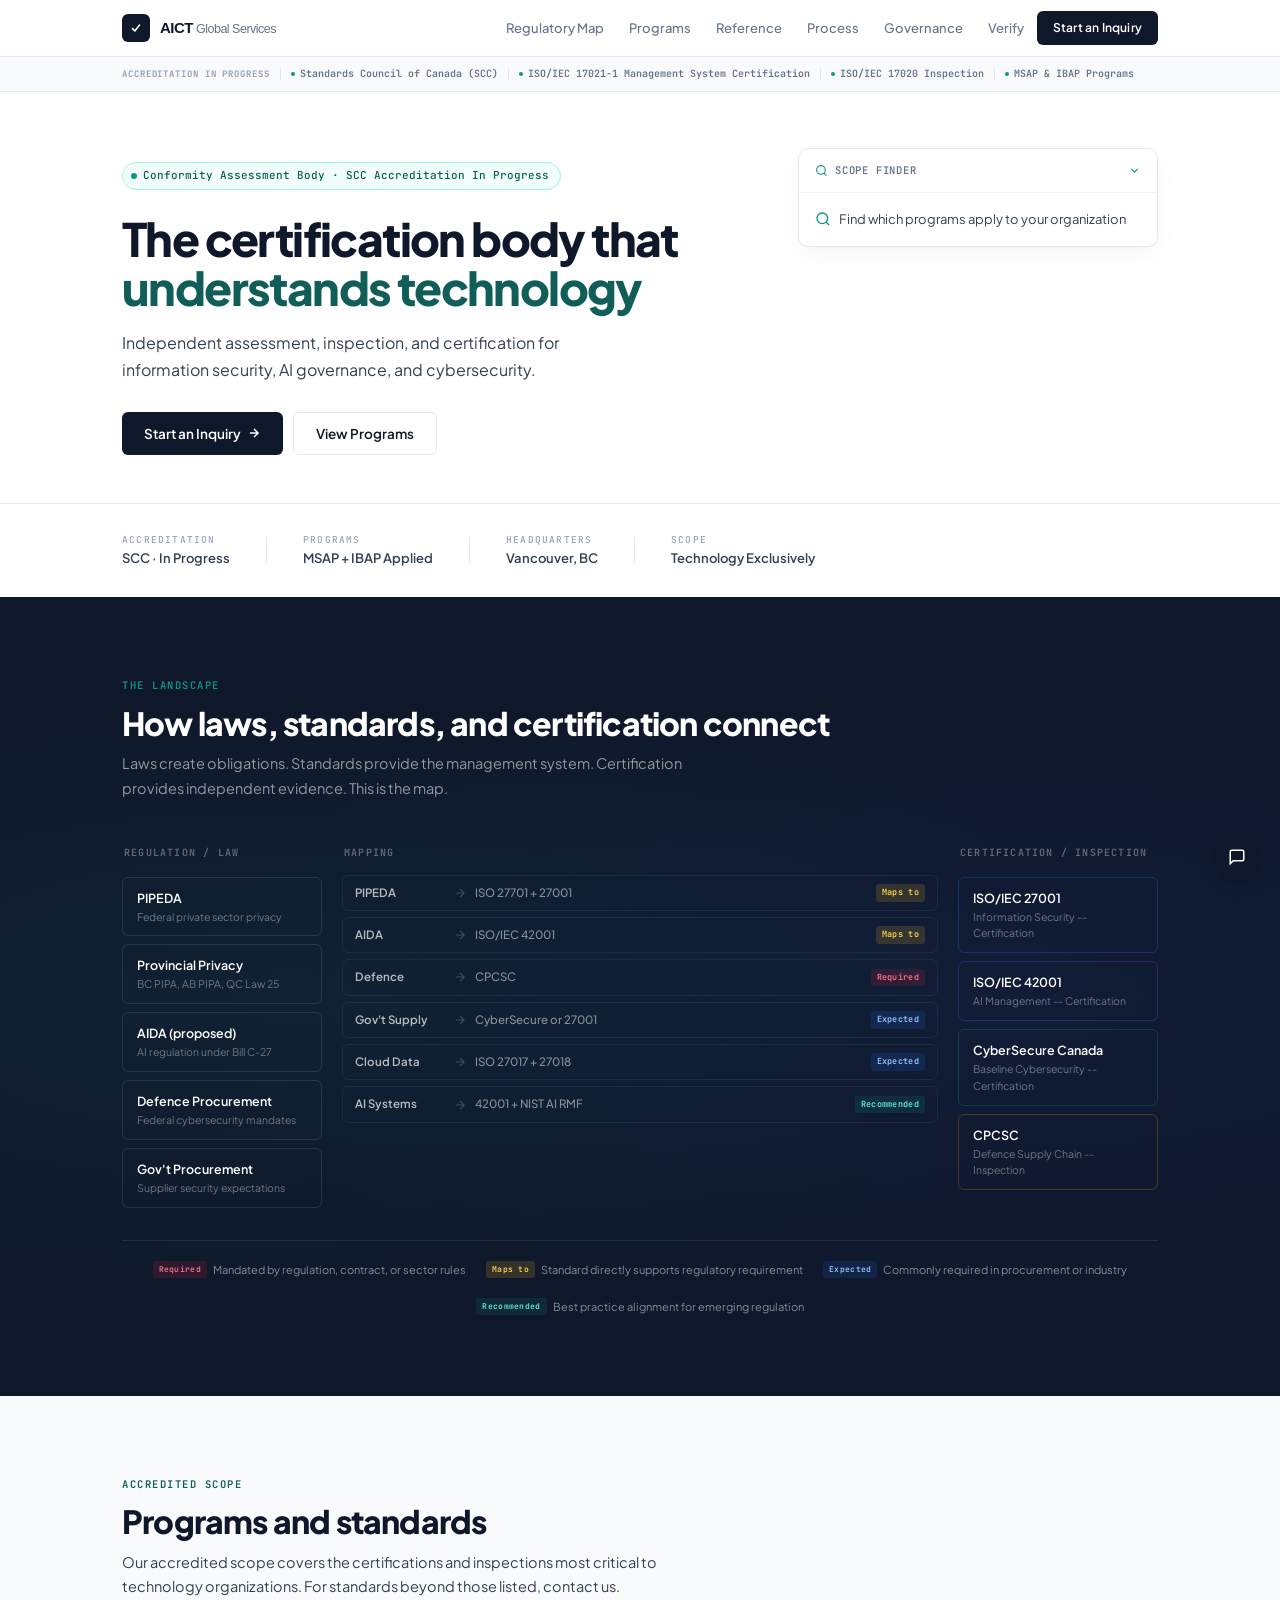
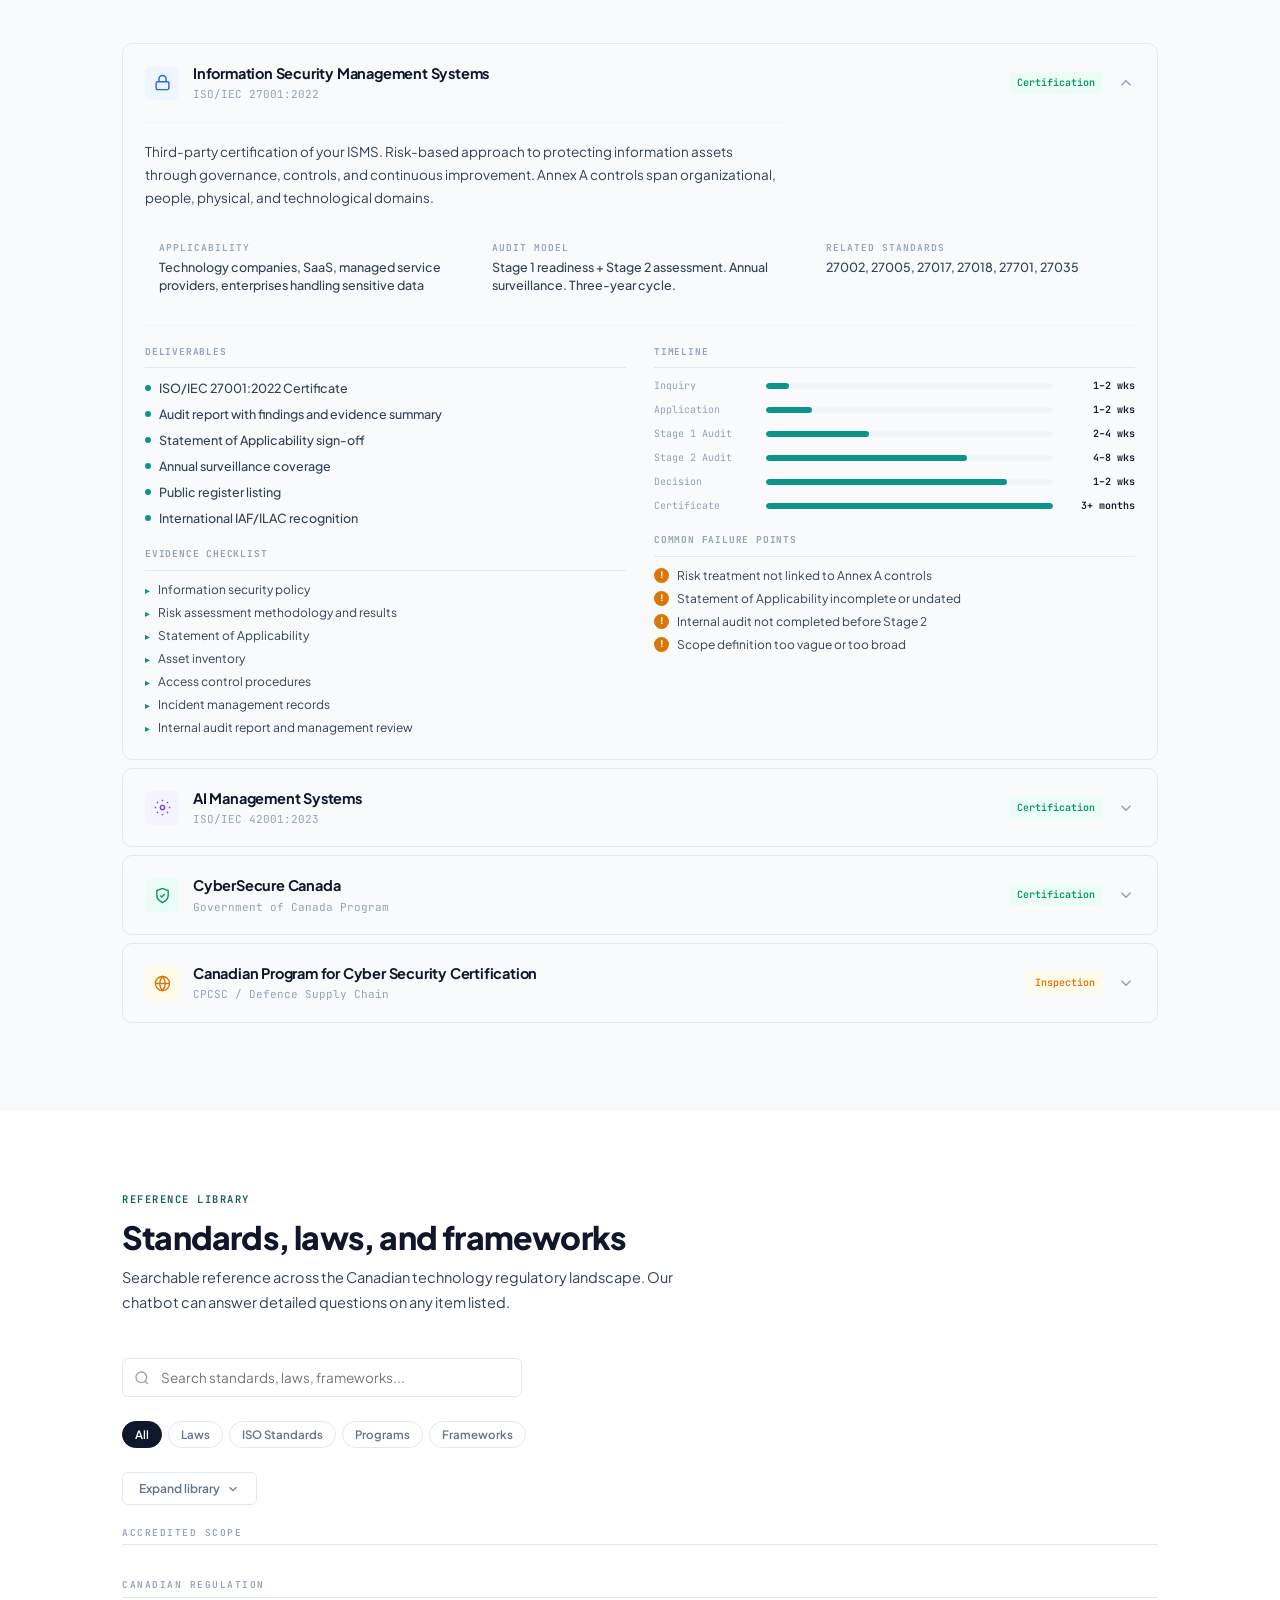
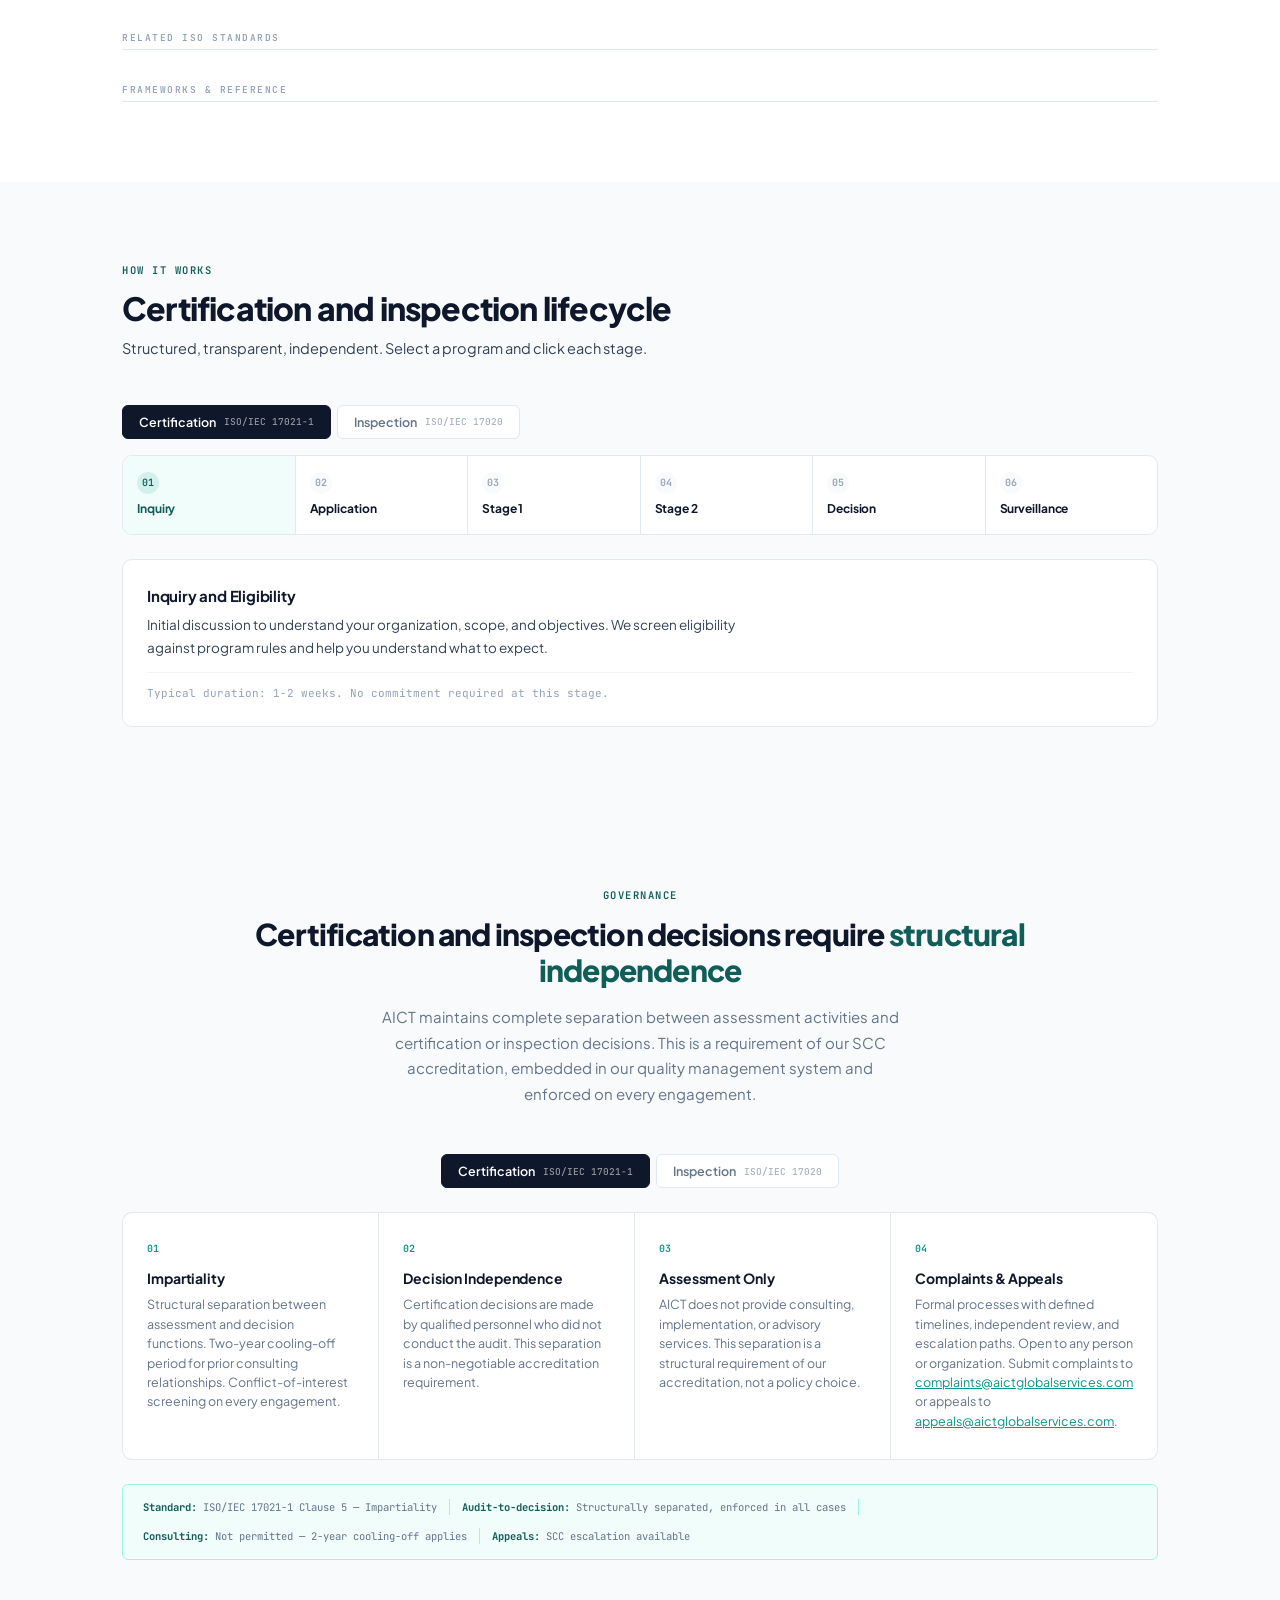
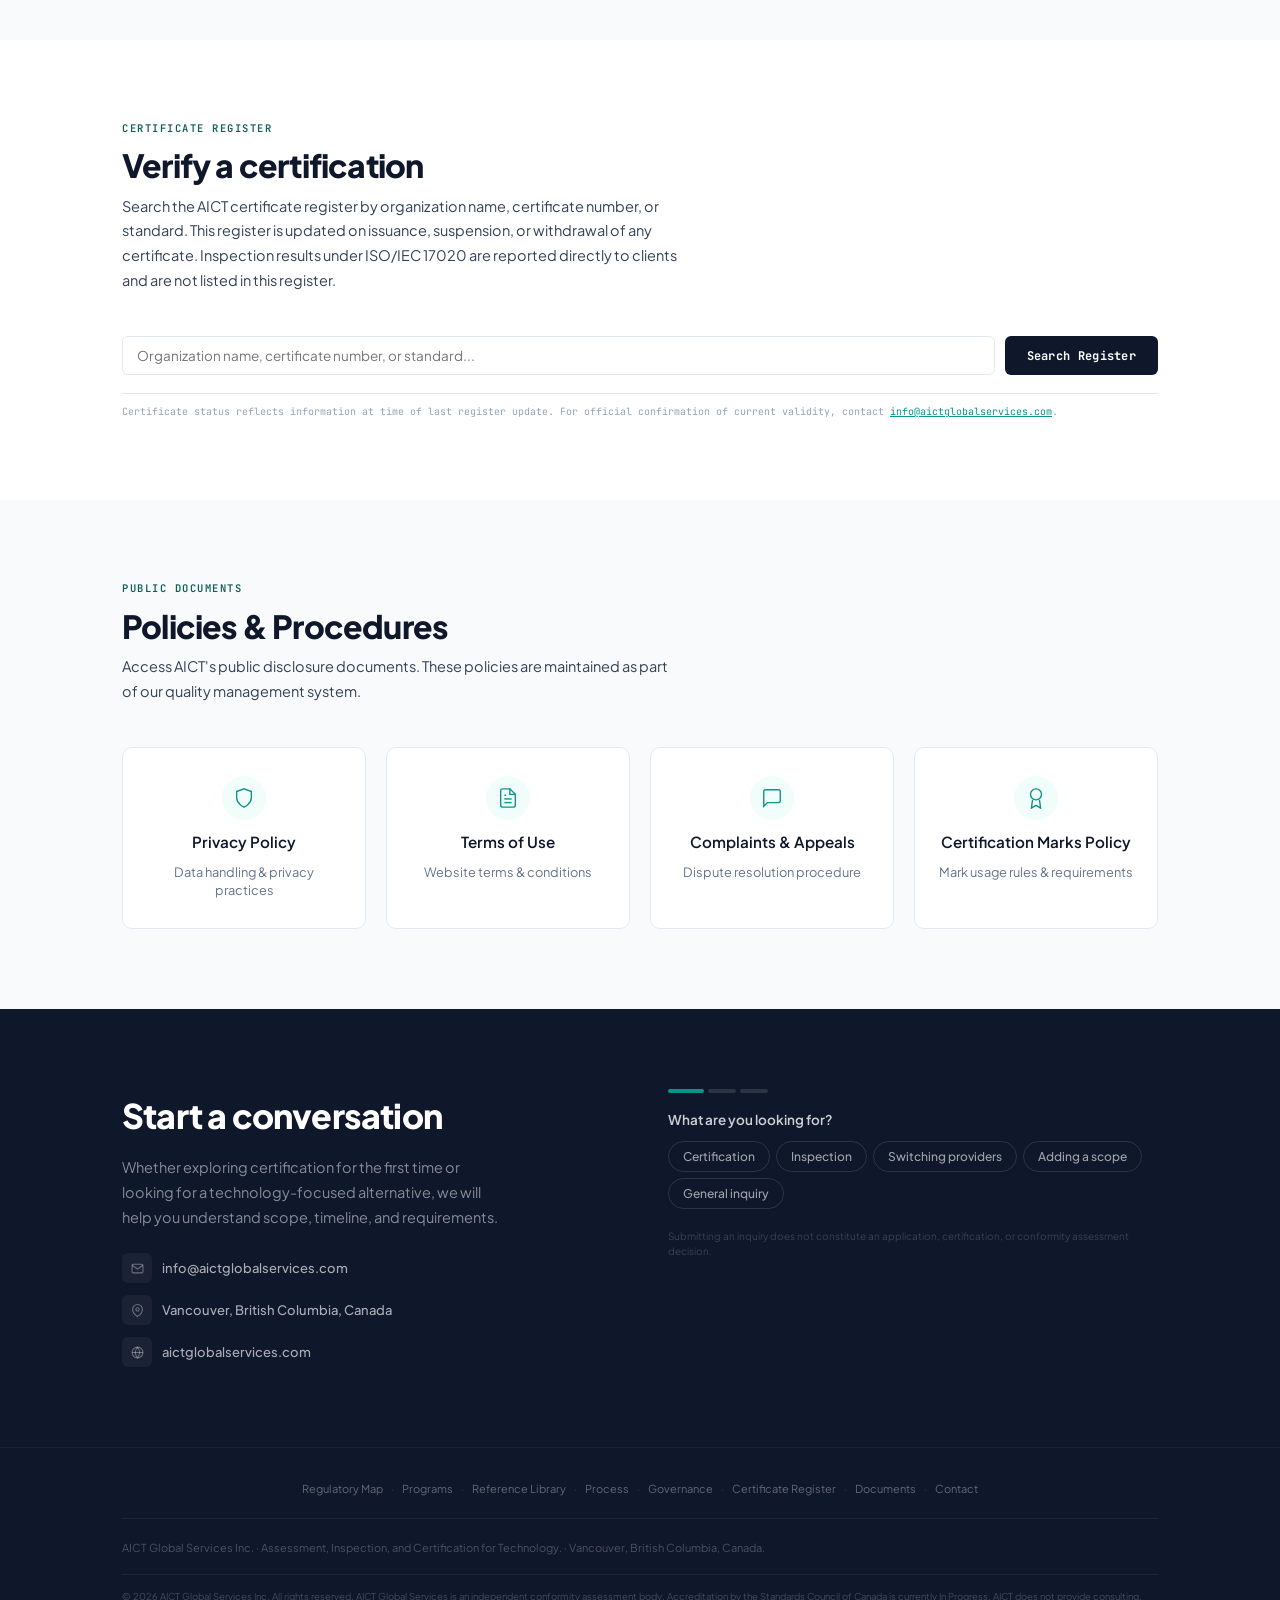
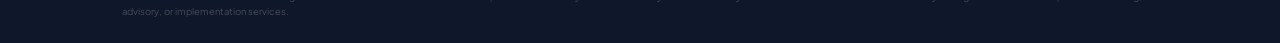
==== commit 01d182cf: "Add complaints and appeals email addresses to governance sections and chatbot" ====
--- a/index.html
+++ b/index.html
@@ -2,6 +2,14 @@
 <html lang="en">
 <head>
 <meta charset="UTF-8">
+<!-- Google tag (gtag.js) -->
+<script async src="https://www.googletagmanager.com/gtag/js?id=G-V5QG43QM7Y"></script>
+<script>
+  window.dataLayer = window.dataLayer || [];
+  function gtag(){dataLayer.push(arguments);}
+  gtag('js', new Date());
+  gtag('config', 'G-V5QG43QM7Y');
+</script>
 <meta name="viewport" content="width=device-width, initial-scale=1.0">
 <title>AICT Global Services Inc. — Assessment, Inspection, Certification for Technology</title>
 <meta name="description" content="Canada's technology-focused conformity assessment body. SCC-accredited certification and inspection for ISO 27001, ISO 42001, CyberSecure Canada, and CPCSC.">
@@ -356,7 +364,7 @@
       <div class="gov-cell"><div class="gn">01</div><h4>Impartiality</h4><p>Structural separation between assessment and decision functions. Two-year cooling-off period for prior consulting relationships. Conflict-of-interest screening on every engagement.</p></div>
       <div class="gov-cell"><div class="gn">02</div><h4>Decision Independence</h4><p>Certification decisions are made by qualified personnel who did not conduct the audit. This separation is a non-negotiable accreditation requirement.</p></div>
       <div class="gov-cell"><div class="gn">03</div><h4>Assessment Only</h4><p>AICT does not provide consulting, implementation, or advisory services. This separation is a structural requirement of our accreditation, not a policy choice.</p></div>
-      <div class="gov-cell"><div class="gn">04</div><h4>Complaints & Appeals</h4><p>Formal processes with defined timelines, independent review, and escalation paths. Open to any person or organization.</p></div>
+      <div class="gov-cell"><div class="gn">04</div><h4>Complaints & Appeals</h4><p>Formal processes with defined timelines, independent review, and escalation paths. Open to any person or organization. Submit complaints to <a href="mailto:complaints@aictglobalservices.com" style="color:var(--teal)">complaints@aictglobalservices.com</a> or appeals to <a href="mailto:appeals@aictglobalservices.com" style="color:var(--teal)">appeals@aictglobalservices.com</a>.</p></div>
     </div>
     <div class="imp-spec rv">
       <div class="imp-spec-item"><span class="imp-spec-v">Standard:</span> ISO/IEC 17021-1 Clause 5 &mdash; Impartiality</div>
@@ -373,7 +381,7 @@
       <div class="gov-cell"><div class="gn">01</div><h4>Impartiality</h4><p>Independence from inspected parties and outcomes. Conflict-of-interest screening on every engagement. No financial or commercial interest in inspection results.</p></div>
       <div class="gov-cell"><div class="gn">02</div><h4>Decision Review</h4><p>Independent review of inspection findings and reports. Verification that inspection was conducted per scheme rules and all evidence is traceable.</p></div>
       <div class="gov-cell"><div class="gn">03</div><h4>Inspection Only</h4><p>AICT does not provide consulting, remediation, or implementation services for inspection clients. Separation is a structural accreditation requirement.</p></div>
-      <div class="gov-cell"><div class="gn">04</div><h4>Complaints & Appeals</h4><p>Formal processes with defined timelines, independent review, and escalation paths. Open to any person or organization.</p></div>
+      <div class="gov-cell"><div class="gn">04</div><h4>Complaints & Appeals</h4><p>Formal processes with defined timelines, independent review, and escalation paths. Open to any person or organization. Submit complaints to <a href="mailto:complaints@aictglobalservices.com" style="color:var(--teal)">complaints@aictglobalservices.com</a> or appeals to <a href="mailto:appeals@aictglobalservices.com" style="color:var(--teal)">appeals@aictglobalservices.com</a>.</p></div>
     </div>
     <div class="imp-spec rv">
       <div class="imp-spec-item"><span class="imp-spec-v">Standard:</span> ISO/IEC 17020 Clause 4.1 &mdash; Impartiality &amp; Independence</div>
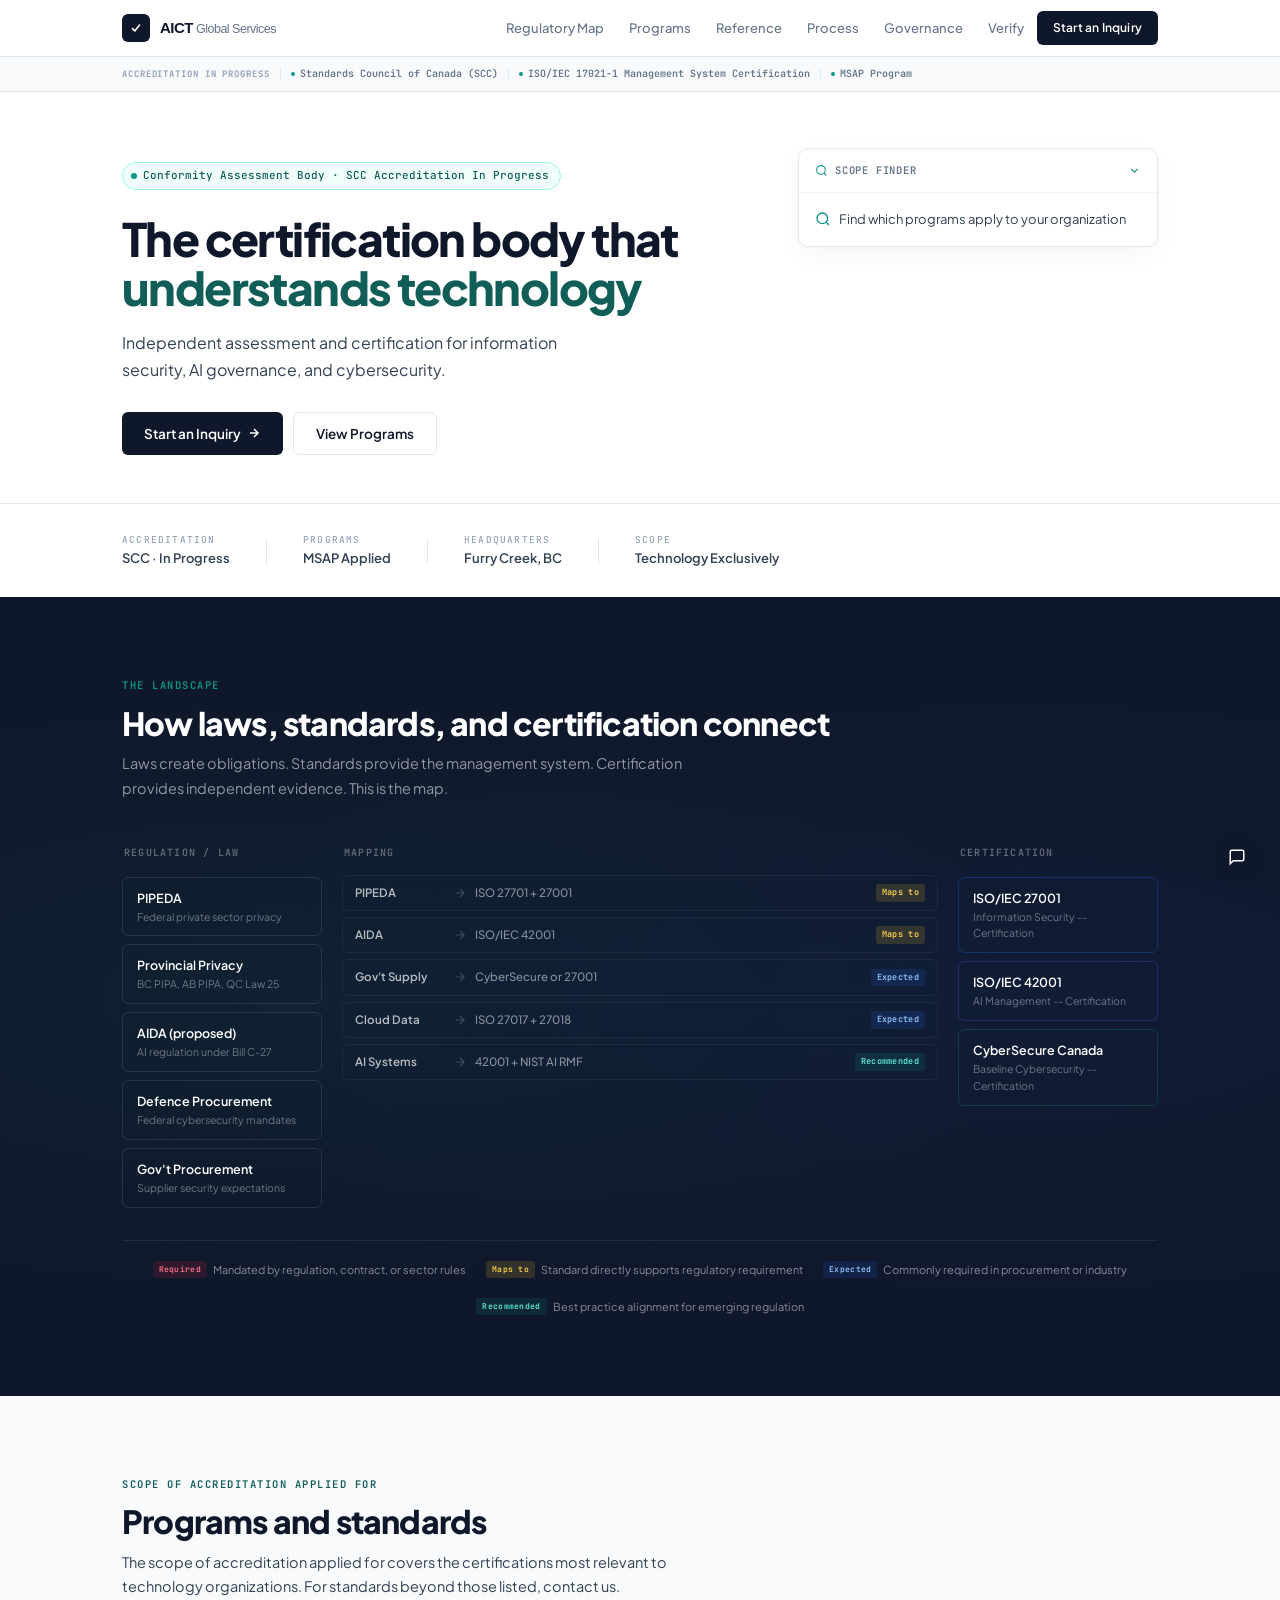
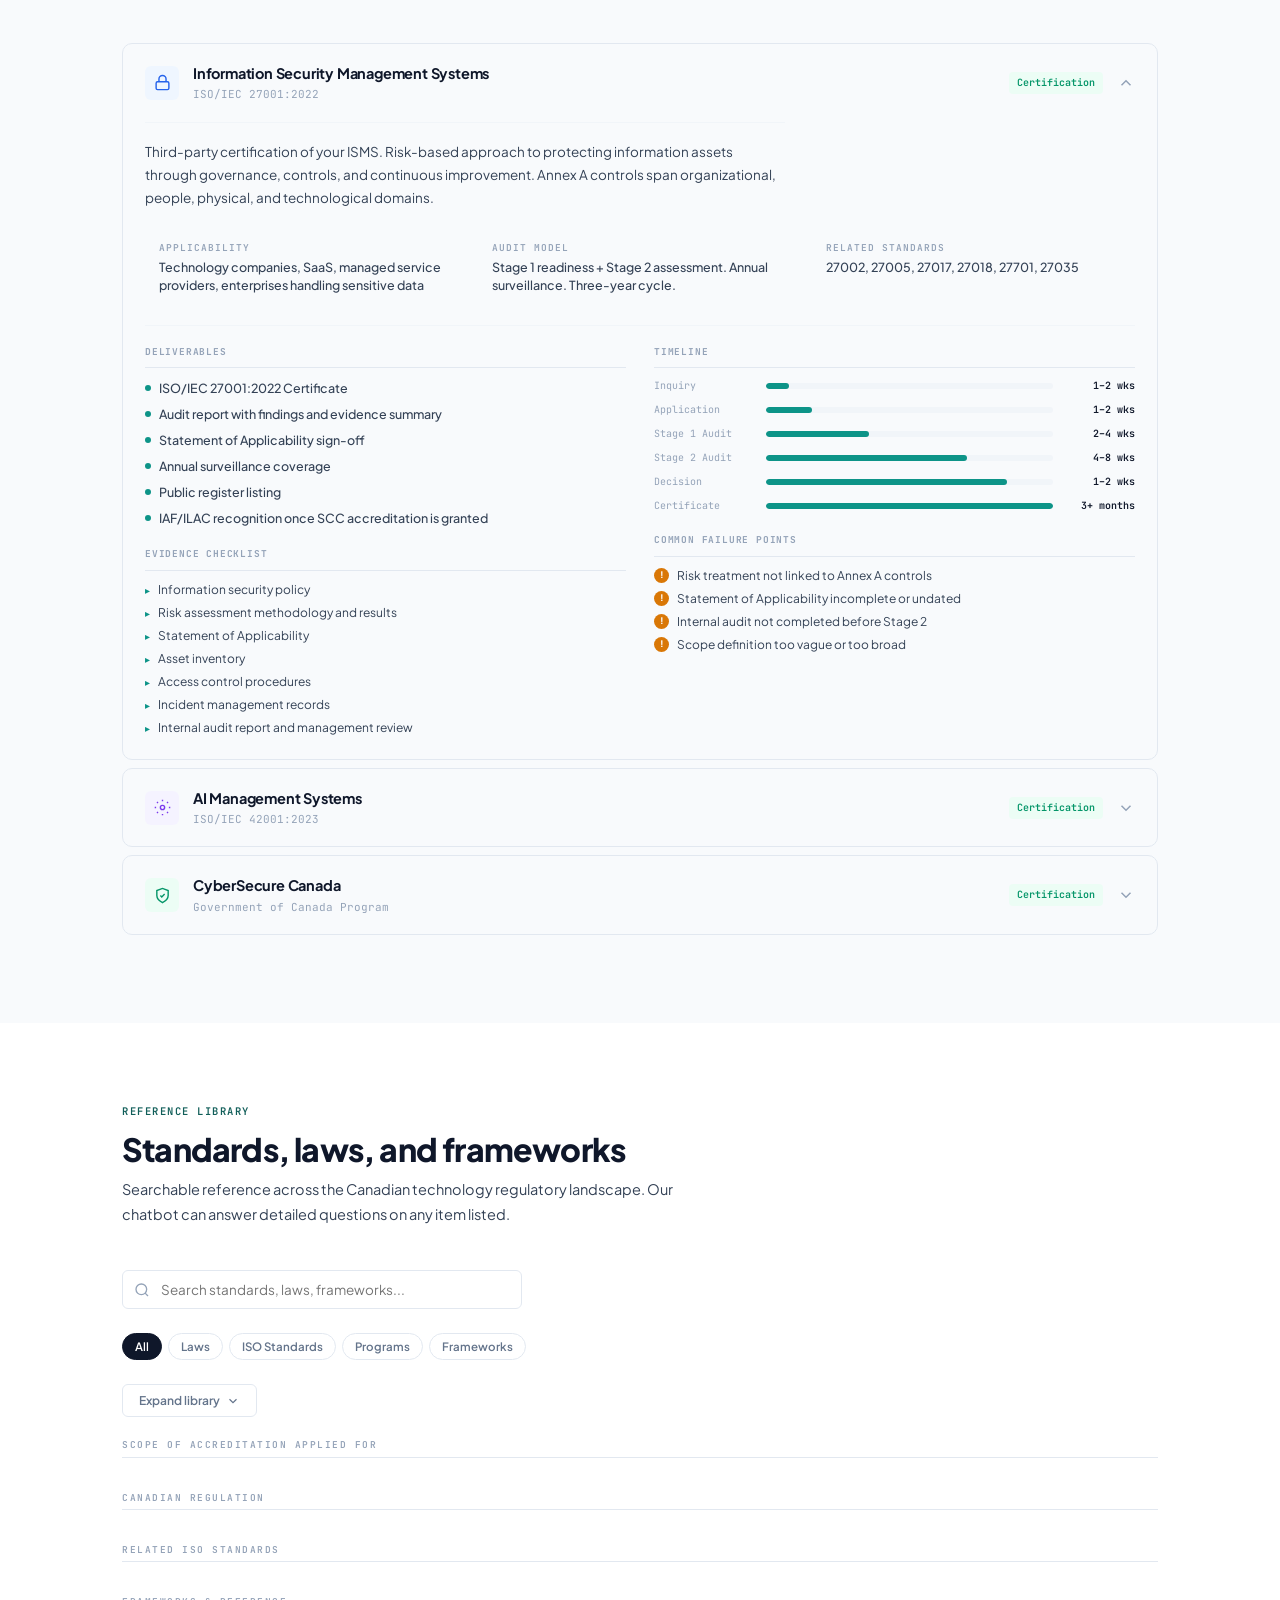
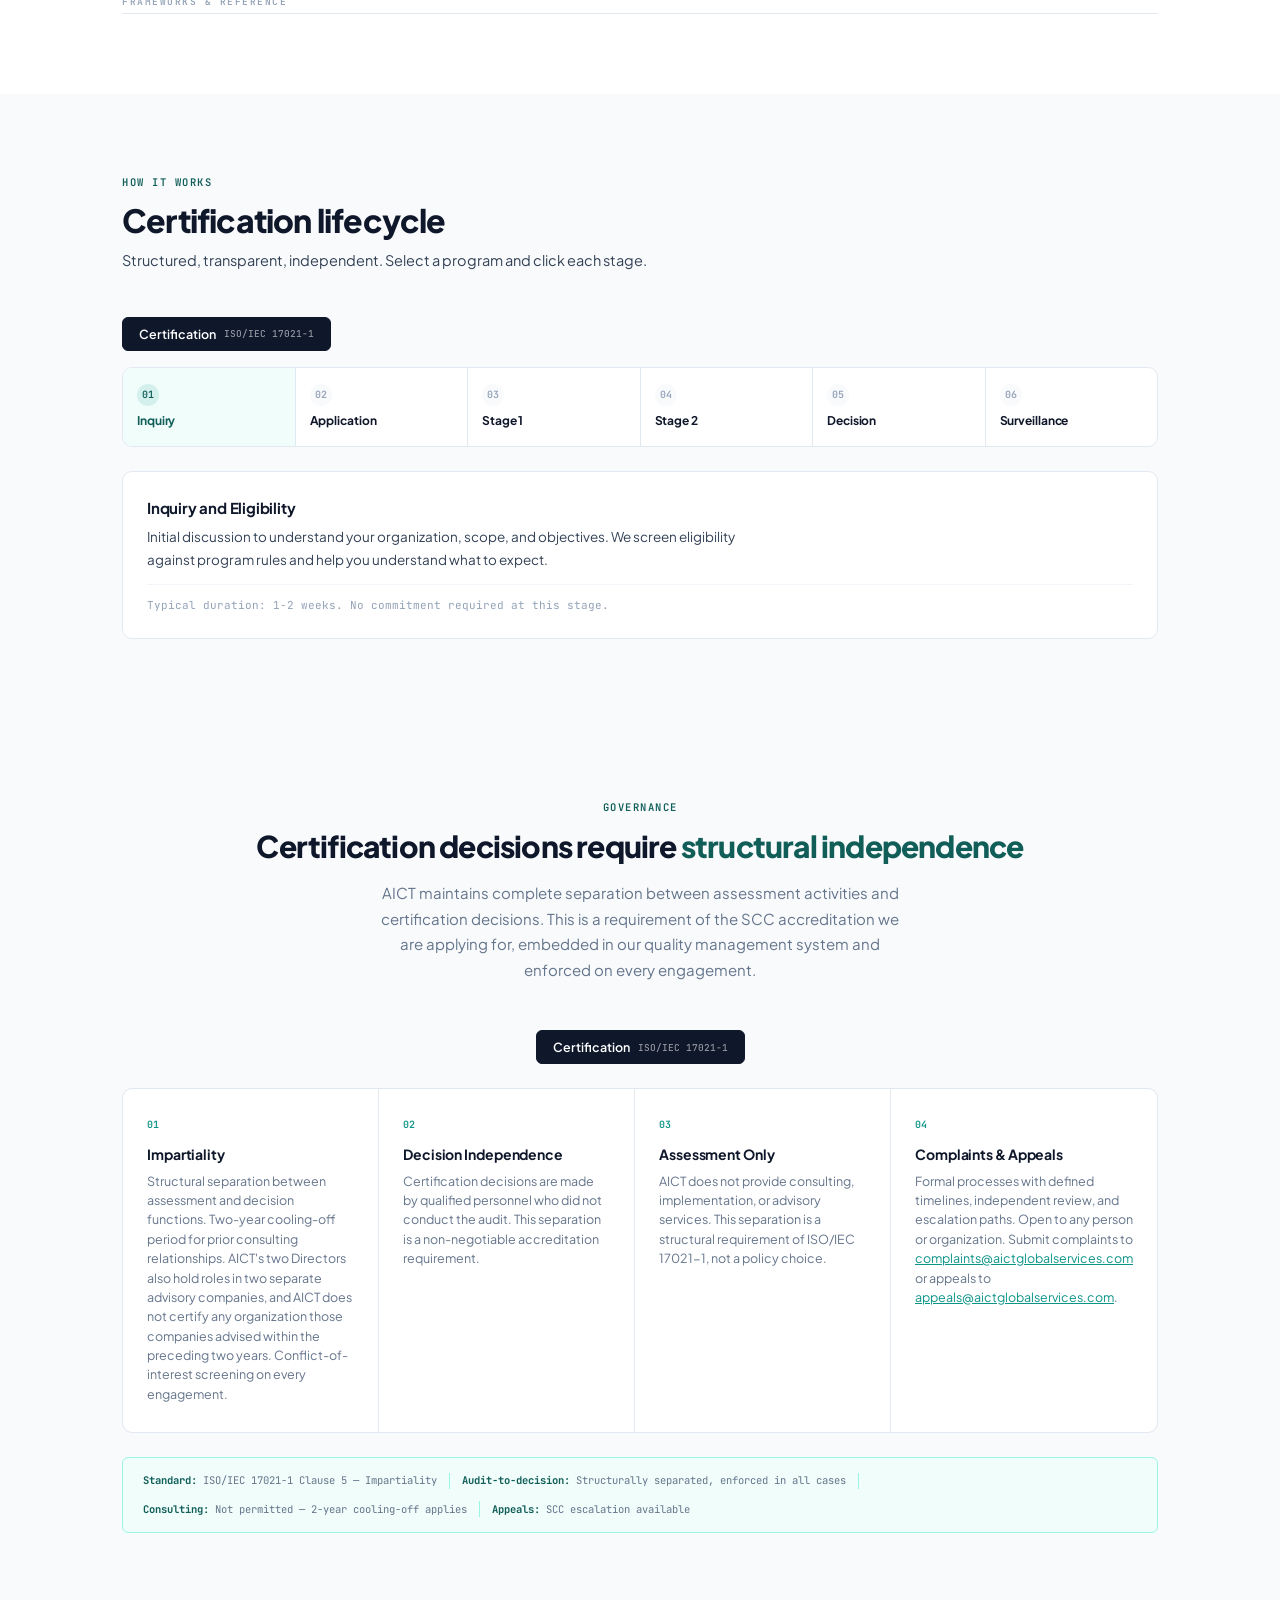
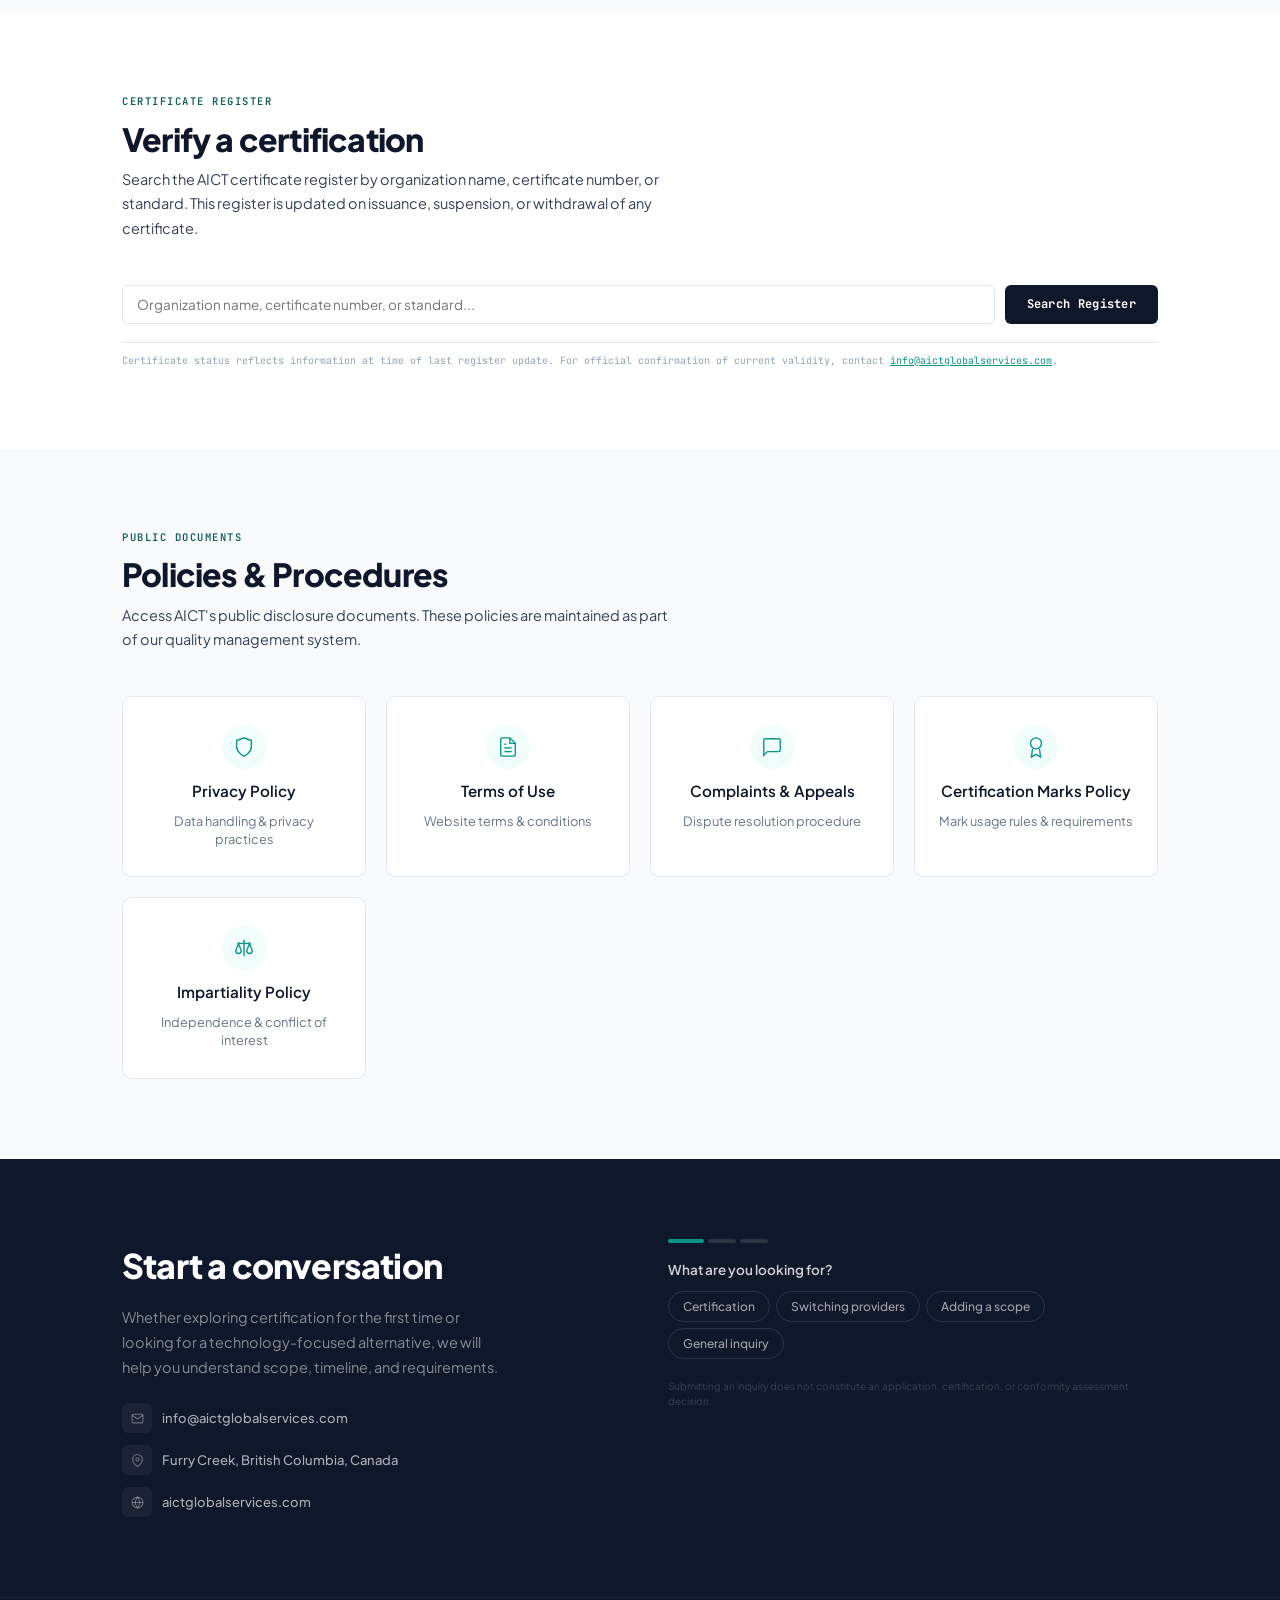
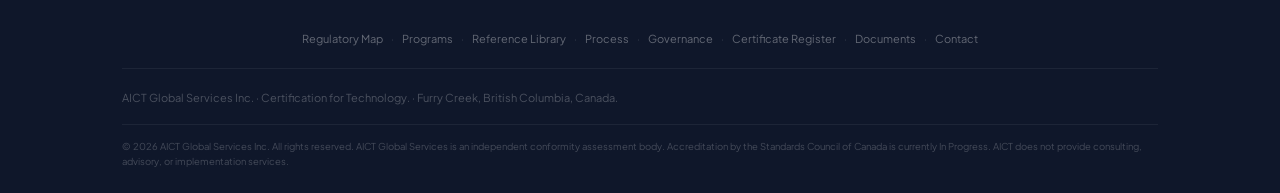
==== commit 6a7d8ea9: "Remove CPCSC and ISO/IEC 17020 inspection program, correct accreditation status wording, move head o" ====
--- a/index.html
+++ b/index.html
@@ -11,15 +11,15 @@
   gtag('config', 'G-V5QG43QM7Y');
 </script>
 <meta name="viewport" content="width=device-width, initial-scale=1.0">
-<title>AICT Global Services Inc. — Assessment, Inspection, Certification for Technology</title>
-<meta name="description" content="Canada's technology-focused conformity assessment body. SCC-accredited certification and inspection for ISO 27001, ISO 42001, CyberSecure Canada, and CPCSC.">
-<meta property="og:title" content="AICT Global Services Inc. — Assessment, Inspection, Certification for Technology">
-<meta property="og:description" content="Independent assessment, inspection, and certification for information security, AI governance, and cybersecurity. Built for technology organizations operating in Canada.">
+<title>AICT Global Services Inc. — Certification for Technology</title>
+<meta name="description" content="Canadian certification body focused on technology, applying for SCC accreditation. ISO/IEC 27001, ISO/IEC 42001, and CyberSecure Canada certification.">
+<meta property="og:title" content="AICT Global Services Inc. — Certification for Technology">
+<meta property="og:description" content="Independent assessment and certification for information security, AI governance, and cybersecurity. Built for technology organizations operating in Canada.">
 <meta property="og:type" content="website">
 <meta property="og:url" content="https://aictglobalservices.com">
 <meta name="twitter:card" content="summary">
 <meta name="twitter:title" content="AICT Global Services — Certification for Technology">
-<meta name="twitter:description" content="SCC-accredited certification and inspection for ISO 27001, ISO 42001, CyberSecure Canada, and CPCSC.">
+<meta name="twitter:description" content="Certification body applying for SCC accreditation. ISO/IEC 27001, ISO/IEC 42001, and CyberSecure Canada certification.">
 <link rel="icon" type="image/svg+xml" href="favicon.svg">
 <link rel="apple-touch-icon" sizes="512x512" href="favicon-512.png">
 <link rel="preconnect" href="https://fonts.googleapis.com">
@@ -46,9 +46,7 @@
     <div class="acc-bar-sep"></div>
     <span class="acc-bar-item"><span class="acc-bar-dot"></span>ISO/IEC 17021-1 Management System Certification</span>
     <div class="acc-bar-sep"></div>
-    <span class="acc-bar-item"><span class="acc-bar-dot"></span>ISO/IEC 17020 Inspection</span>
-    <div class="acc-bar-sep"></div>
-    <span class="acc-bar-item"><span class="acc-bar-dot"></span>MSAP &amp; IBAP Programs</span>
+    <span class="acc-bar-item"><span class="acc-bar-dot"></span>MSAP Program</span>
   </div></div>
 </div>
 
@@ -57,7 +55,7 @@
   <div class="hero-l">
     <div class="htag"><span class="p"></span>Conformity Assessment Body &middot; SCC Accreditation In Progress</div>
     <h1>The certification body that <em>understands technology</em></h1>
-    <p class="hero-p">Independent assessment, inspection, and certification for information security, AI governance, and cybersecurity.</p>
+    <p class="hero-p">Independent assessment and certification for information security, AI governance, and cybersecurity.</p>
     <div class="hero-acts"><a href="#contact" class="btn btn-d">Start an Inquiry <svg viewBox="0 0 24 24" fill="none" stroke="currentColor" stroke-width="2.5"><path d="M5 12h14M12 5l7 7-7 7"/></svg></a><a href="#programs" class="btn btn-g">View Programs</a></div>
   </div>
   <div class="sf" id="sf">
@@ -91,8 +89,8 @@
 </div></div>
 <div class="trust"><div class="c"><div class="trust-r">
   <div class="trust-i"><span class="trust-l">Accreditation</span><span class="trust-v">SCC &middot; In Progress</span></div><div class="trust-s"></div>
-  <div class="trust-i"><span class="trust-l">Programs</span><span class="trust-v">MSAP + IBAP Applied</span></div><div class="trust-s"></div>
-  <div class="trust-i"><span class="trust-l">Headquarters</span><span class="trust-v">Vancouver, BC</span></div><div class="trust-s"></div>
+  <div class="trust-i"><span class="trust-l">Programs</span><span class="trust-v">MSAP Applied</span></div><div class="trust-s"></div>
+  <div class="trust-i"><span class="trust-l">Headquarters</span><span class="trust-v">Furry Creek, BC</span></div><div class="trust-s"></div>
   <div class="trust-i"><span class="trust-l">Scope</span><span class="trust-v">Technology Exclusively</span></div>
 </div></div></div></section>
 
@@ -107,24 +105,22 @@
       <div class="rm-i" data-id="pipeda" onclick="mapClick('p1')">PIPEDA<div class="sub">Federal private sector privacy</div></div>
       <div class="rm-i" data-id="prov" onclick="mapClick('p1')">Provincial Privacy<div class="sub">BC PIPA, AB PIPA, QC Law 25</div></div>
       <div class="rm-i" data-id="aida" onclick="mapClick('p2')">AIDA (proposed)<div class="sub">AI regulation under Bill C-27</div></div>
-      <div class="rm-i" data-id="defproc" onclick="mapClick('p4')">Defence Procurement<div class="sub">Federal cybersecurity mandates</div></div>
+      <div class="rm-i" data-id="defproc" onclick="mapClick('p1')">Defence Procurement<div class="sub">Federal cybersecurity mandates</div></div>
       <div class="rm-i" data-id="govproc" onclick="mapClick('p3')">Gov't Procurement<div class="sub">Supplier security expectations</div></div>
     </div>
     <div class="rmap-mid">
       <div class="rmap-mid-h">Mapping</div>
       <div class="rm-l" data-id="m-priv"><span class="rl-f">PIPEDA</span><span class="rl-a"><svg viewBox="0 0 24 24" fill="none" stroke="currentColor" stroke-width="2"><path d="M5 12h14M12 5l7 7-7 7"/></svg></span><span class="rl-t">ISO 27701 + 27001</span><span class="rl-tg tg-map">Maps to</span></div>
       <div class="rm-l" data-id="m-ai"><span class="rl-f">AIDA</span><span class="rl-a"><svg viewBox="0 0 24 24" fill="none" stroke="currentColor" stroke-width="2"><path d="M5 12h14M12 5l7 7-7 7"/></svg></span><span class="rl-t">ISO/IEC 42001</span><span class="rl-tg tg-map">Maps to</span></div>
-      <div class="rm-l" data-id="m-def"><span class="rl-f">Defence</span><span class="rl-a"><svg viewBox="0 0 24 24" fill="none" stroke="currentColor" stroke-width="2"><path d="M5 12h14M12 5l7 7-7 7"/></svg></span><span class="rl-t">CPCSC</span><span class="rl-tg tg-req">Required</span></div>
       <div class="rm-l" data-id="m-gov"><span class="rl-f">Gov't Supply</span><span class="rl-a"><svg viewBox="0 0 24 24" fill="none" stroke="currentColor" stroke-width="2"><path d="M5 12h14M12 5l7 7-7 7"/></svg></span><span class="rl-t">CyberSecure or 27001</span><span class="rl-tg tg-exp">Expected</span></div>
       <div class="rm-l" data-id="m-cloud"><span class="rl-f">Cloud Data</span><span class="rl-a"><svg viewBox="0 0 24 24" fill="none" stroke="currentColor" stroke-width="2"><path d="M5 12h14M12 5l7 7-7 7"/></svg></span><span class="rl-t">ISO 27017 + 27018</span><span class="rl-tg tg-exp">Expected</span></div>
       <div class="rm-l" data-id="m-aisys"><span class="rl-f">AI Systems</span><span class="rl-a"><svg viewBox="0 0 24 24" fill="none" stroke="currentColor" stroke-width="2"><path d="M5 12h14M12 5l7 7-7 7"/></svg></span><span class="rl-t">42001 + NIST AI RMF</span><span class="rl-tg tg-rec">Recommended</span></div>
     </div>
     <div class="rmap-col">
-      <div class="rmap-col-h">Certification / Inspection</div>
+      <div class="rmap-col-h">Certification</div>
       <div class="rm-i" data-id="c-27001" style="border-color:rgba(37,99,235,.3)" onclick="mapClick('p1')">ISO/IEC 27001<div class="sub">Information Security -- Certification</div></div>
       <div class="rm-i" data-id="c-42001" style="border-color:rgba(124,58,237,.3)" onclick="mapClick('p2')">ISO/IEC 42001<div class="sub">AI Management -- Certification</div></div>
       <div class="rm-i" data-id="c-cyber" style="border-color:rgba(5,150,105,.3)" onclick="mapClick('p3')">CyberSecure Canada<div class="sub">Baseline Cybersecurity -- Certification</div></div>
-      <div class="rm-i" data-id="c-cpcsc" style="border-color:rgba(217,119,6,.3)" onclick="mapClick('p4')">CPCSC<div class="sub">Defence Supply Chain -- Inspection</div></div>
     </div>
   </div>
   <div class="rmap-legend">
@@ -137,9 +133,9 @@
 
 <!-- PROGRAMS -->
 <section class="s s-alt" id="programs"><div class="c">
-  <div class="ey">Accredited Scope</div>
+  <div class="ey">Scope of Accreditation Applied For</div>
   <h2 class="st">Programs and standards</h2>
-  <p class="sd">Our accredited scope covers the certifications and inspections most critical to technology organizations. For standards beyond those listed, contact us.</p>
+  <p class="sd">The scope of accreditation applied for covers the certifications most relevant to technology organizations. For standards beyond those listed, contact us.</p>
   <div class="pg rv open" id="p1"><div class="pg-h" onclick="tP('p1')"><div class="pg-ic pi-s"><svg viewBox="0 0 24 24" fill="none" stroke="currentColor" stroke-width="2"><rect x="3" y="11" width="18" height="11" rx="2"/><path d="M7 11V7a5 5 0 0110 0v4"/></svg></div><div class="pg-inf"><div class="pg-n">Information Security Management Systems</div><div class="pg-s">ISO/IEC 27001:2022</div></div><div class="pg-badges"><span class="pg-badge pb-c">Certification</span></div><svg class="pg-chev" viewBox="0 0 24 24" fill="none" stroke="currentColor" stroke-width="2"><polyline points="6 9 12 15 18 9"/></svg></div><div class="pg-body" style="max-height:1200px"><div class="pg-ct"><p class="pg-desc">Third-party certification of your ISMS. Risk-based approach to protecting information assets through governance, controls, and continuous improvement. Annex A controls span organizational, people, physical, and technological domains.</p><div class="pg-meta"><div class="pm"><div class="pm-l">Applicability</div><div class="pm-v">Technology companies, SaaS, managed service providers, enterprises handling sensitive data</div></div><div class="pm"><div class="pm-l">Audit Model</div><div class="pm-v">Stage 1 readiness + Stage 2 assessment. Annual surveillance. Three-year cycle.</div></div><div class="pm"><div class="pm-l">Related Standards</div><div class="pm-v">27002, 27005, 27017, 27018, 27701, 27035</div></div></div>
     <div class="pgd-grid">
       <div>
@@ -150,7 +146,7 @@
           <div class="pgd-item">Statement of Applicability sign-off</div>
           <div class="pgd-item">Annual surveillance coverage</div>
           <div class="pgd-item">Public register listing</div>
-          <div class="pgd-item">International IAF/ILAC recognition</div>
+          <div class="pgd-item">IAF/ILAC recognition once SCC accreditation is granted</div>
         </div>
         <div class="pgd-lbl" style="margin-top:18px">Evidence Checklist</div>
         <ul class="pgd-list chk">
@@ -257,41 +253,6 @@
       </div>
     </div>
   </div></div></div>
-  <div class="pg rv" id="p4"><div class="pg-h" onclick="tP('p4')"><div class="pg-ic pi-d"><svg viewBox="0 0 24 24" fill="none" stroke="currentColor" stroke-width="2"><circle cx="12" cy="12" r="10"/><path d="M2 12h20"/><path d="M12 2a15.3 15.3 0 014 10 15.3 15.3 0 01-4 10 15.3 15.3 0 01-4-10 15.3 15.3 0 014-10z"/></svg></div><div class="pg-inf"><div class="pg-n">Canadian Program for Cyber Security Certification</div><div class="pg-s">CPCSC / Defence Supply Chain</div></div><div class="pg-badges"><span class="pg-badge pb-i">Inspection</span></div><svg class="pg-chev" viewBox="0 0 24 24" fill="none" stroke="currentColor" stroke-width="2"><polyline points="6 9 12 15 18 9"/></svg></div><div class="pg-body"><div class="pg-ct"><p class="pg-desc">Inspection-based assessment for Canada's defence supply chain. Cybersecurity practice verification. SCC IBAP accredited per ISO/IEC 17020.</p><div class="pg-meta"><div class="pm"><div class="pm-l">Applicability</div><div class="pm-v">Defence contractors, supply chain, federal cybersecurity procurement</div></div><div class="pm"><div class="pm-l">Assessment Model</div><div class="pm-v">ISO 17020 inspection. Scope, verification, findings, remediation, determination.</div></div><div class="pm"><div class="pm-l">Regulatory Basis</div><div class="pm-v">Federal program. Mandatory for defence procurement. Aligns to NIST CSF, CIS Controls.</div></div></div>
-    <div class="pgd-grid">
-      <div>
-        <div class="pgd-lbl">Deliverables</div>
-        <div class="pgd-items">
-          <div class="pgd-item">CPCSC Inspection Report</div>
-          <div class="pgd-item">ISO/IEC 17020 conformant inspection</div>
-          <div class="pgd-item">Defence procurement eligibility documentation</div>
-          <div class="pgd-item">Findings, determinations, remediation path</div>
-        </div>
-        <div class="pgd-lbl" style="margin-top:18px">Evidence Checklist</div>
-        <ul class="pgd-list chk">
-          <li>Cybersecurity policy and documented practices</li>
-          <li>Access control and identity management</li>
-          <li>Incident response capability</li>
-          <li>Configuration management records</li>
-          <li>Supply chain security controls</li>
-        </ul>
-      </div>
-      <div>
-        <div class="pgd-lbl">Timeline</div>
-        <div class="pgd-tl">
-          <div class="pgd-tl-row"><span class="pgd-tl-ph">Scoping</span><div class="pgd-tl-bar"><div class="pgd-tl-fill" style="--fw:12%"></div></div><span class="pgd-tl-v">1&ndash;2 wks</span></div>
-          <div class="pgd-tl-row"><span class="pgd-tl-ph">Inspection</span><div class="pgd-tl-bar"><div class="pgd-tl-fill" style="--fw:65%"></div></div><span class="pgd-tl-v">4&ndash;8 wks</span></div>
-          <div class="pgd-tl-row"><span class="pgd-tl-ph">Determination</span><div class="pgd-tl-bar"><div class="pgd-tl-fill" style="--fw:100%"></div></div><span class="pgd-tl-v">2 wks</span></div>
-        </div>
-        <div class="pgd-lbl" style="margin-top:18px">Common Failure Points</div>
-        <ul class="pgd-list">
-          <li><div class="wi">!</div>Scope boundary undefined between supplier and prime</li>
-          <li><div class="wi">!</div>Cybersecurity practices undocumented</li>
-          <li><div class="wi">!</div>Supply chain controls absent or unevidenced</li>
-        </ul>
-      </div>
-    </div>
-  </div></div></div>
 </div></section>
 
 <!-- REFERENCE LIBRARY -->
@@ -303,12 +264,11 @@
   <div class="ref-cats rv" id="refCats"><button class="ref-cat on" data-cat="all" onclick="sC(this)">All</button><button class="ref-cat" data-cat="law" onclick="sC(this)">Laws</button><button class="ref-cat" data-cat="std" onclick="sC(this)">ISO Standards</button><button class="ref-cat" data-cat="pgm" onclick="sC(this)">Programs</button><button class="ref-cat" data-cat="fw" onclick="sC(this)">Frameworks</button></div>
   <div class="ref-tog rv"><button class="ref-tog-btn" onclick="togRef()"><span id="refMoreTxt">Expand library</span> <svg viewBox="0 0 24 24" fill="none" stroke="currentColor" stroke-width="2"><polyline points="6 9 12 15 18 9"/></svg></button></div>
   <div class="ref-grid rv" id="refG">
-    <!-- GROUP: Accredited Scope -->
-    <div class="ref-group-label" data-cat="all">Accredited Scope</div>
+    <!-- GROUP: Scope Applied For -->
+    <div class="ref-group-label" data-cat="all">Scope of Accreditation Applied For</div>
     <div class="ref-card featured" data-cat="std" data-q="iso iec 27001 information security management isms certification annex controls risk"><span class="ref-type rt-std">ISO Standard</span><span class="ref-scope">Core Scope</span><h4>ISO/IEC 27001:2022</h4><p>Information Security Management System. Risk-based controls, governance, and continuous improvement. Three-year certification cycle.</p><button class="ref-ask" onclick="chatAsk('What is ISO 27001?')"><svg viewBox="0 0 24 24" fill="none" stroke="currentColor" stroke-width="2"><path d="M21 15a2 2 0 01-2 2H7l-4 4V5a2 2 0 012-2h14a2 2 0 012 2z"/></svg>Ask about this</button></div>
     <div class="ref-card featured" data-cat="std" data-q="iso iec 42001 artificial intelligence management ai governance lifecycle certification"><span class="ref-type rt-std">ISO Standard</span><span class="ref-scope">Core Scope</span><h4>ISO/IEC 42001:2023</h4><p>AI Management System. Governance, risk, lifecycle controls, responsible AI, and monitoring. First certifiable AI standard.</p><button class="ref-ask" onclick="chatAsk('What is ISO 42001?')"><svg viewBox="0 0 24 24" fill="none" stroke="currentColor" stroke-width="2"><path d="M21 15a2 2 0 01-2 2H7l-4 4V5a2 2 0 012-2h14a2 2 0 012 2z"/></svg>Ask about this</button></div>
-    <div class="ref-card featured" data-cat="pgm" data-q="cybersecure canada government sme baseline cybersecurity 13 controls certification"><span class="ref-type rt-pgm">Program</span><span class="ref-scope">Core Scope</span><h4>CyberSecure Canada</h4><p>Government of Canada SME cybersecurity certification. 13 baseline control areas. SCC-accredited third-party.</p><button class="ref-ask" onclick="chatAsk('What is CyberSecure Canada?')"><svg viewBox="0 0 24 24" fill="none" stroke="currentColor" stroke-width="2"><path d="M21 15a2 2 0 01-2 2H7l-4 4V5a2 2 0 012-2h14a2 2 0 012 2z"/></svg>Ask about this</button></div>
-    <div class="ref-card featured" data-cat="pgm" data-q="cpcsc canadian program cyber security certification defence supply chain inspection 17020"><span class="ref-type rt-pgm">Program</span><span class="ref-scope">Core Scope</span><h4>CPCSC</h4><p>Defence supply chain cybersecurity inspection. ISO/IEC 17020 accredited. Federal program oversight.</p><button class="ref-ask" onclick="chatAsk('What is CPCSC?')"><svg viewBox="0 0 24 24" fill="none" stroke="currentColor" stroke-width="2"><path d="M21 15a2 2 0 01-2 2H7l-4 4V5a2 2 0 012-2h14a2 2 0 012 2z"/></svg>Ask about this</button></div>
+    <div class="ref-card featured" data-cat="pgm" data-q="cybersecure canada government sme baseline cybersecurity 13 controls certification"><span class="ref-type rt-pgm">Program</span><span class="ref-scope">Core Scope</span><h4>CyberSecure Canada</h4><p>Government of Canada SME cybersecurity certification. 13 baseline control areas. Certification through SCC accredited certification bodies.</p><button class="ref-ask" onclick="chatAsk('What is CyberSecure Canada?')"><svg viewBox="0 0 24 24" fill="none" stroke="currentColor" stroke-width="2"><path d="M21 15a2 2 0 01-2 2H7l-4 4V5a2 2 0 012-2h14a2 2 0 012 2z"/></svg>Ask about this</button></div>
     <!-- GROUP: Canadian Regulation -->
     <div class="ref-group-label" data-cat="all law">Canadian Regulation</div>
     <div class="ref-card" data-cat="law" data-q="pipeda personal information protection electronic documents federal privacy commercial"><span class="ref-type rt-law">Federal Law</span><h4>PIPEDA</h4><p>Governs private-sector commercial activities. Consent, safeguards, breach notification, accountability. Applies where no substantially similar provincial law exists.</p><button class="ref-ask" onclick="chatAsk('What is PIPEDA?')"><svg viewBox="0 0 24 24" fill="none" stroke="currentColor" stroke-width="2"><path d="M21 15a2 2 0 01-2 2H7l-4 4V5a2 2 0 012-2h14a2 2 0 012 2z"/></svg>Ask about this</button></div>
@@ -336,34 +296,28 @@
 <!-- PROCESS -->
 <section class="s s-alt" id="process"><div class="c">
   <div class="ey">How It Works</div>
-  <h2 class="st">Certification and inspection lifecycle</h2>
+  <h2 class="st">Certification lifecycle</h2>
   <p class="sd">Structured, transparent, independent. Select a program and click each stage.</p>
   <div class="lc-tabs">
     <button class="lc-tab act" data-lc="cert" onclick="swLc('cert')">Certification <span class="lc-tab-sub">ISO/IEC 17021-1</span></button>
-    <button class="lc-tab" data-lc="insp" onclick="swLc('insp')">Inspection <span class="lc-tab-sub">ISO/IEC 17020</span></button>
   </div>
   <div class="lc-panel" id="lcCert">
     <div class="stepper rv" id="stepper"><div class="step act" onclick="sS(0,'cert')"><div class="sn">01</div><div class="sname">Inquiry</div></div><div class="step" onclick="sS(1,'cert')"><div class="sn">02</div><div class="sname">Application</div></div><div class="step" onclick="sS(2,'cert')"><div class="sn">03</div><div class="sname">Stage 1</div></div><div class="step" onclick="sS(3,'cert')"><div class="sn">04</div><div class="sname">Stage 2</div></div><div class="step" onclick="sS(4,'cert')"><div class="sn">05</div><div class="sname">Decision</div></div><div class="step" onclick="sS(5,'cert')"><div class="sn">06</div><div class="sname">Surveillance</div></div></div>
     <div class="sd-box rv"><div class="sd-inner" id="sdI"><div class="sd-title" id="sdT">Inquiry and Eligibility</div><div class="sd-desc" id="sdD">Initial discussion to understand your organization, scope, and objectives. We screen eligibility against program rules and help you understand what to expect.</div><div class="sd-note" id="sdN">Typical duration: 1-2 weeks. No commitment required at this stage.</div></div></div>
   </div>
-  <div class="lc-panel" id="lcInsp" style="display:none">
-    <div class="stepper rv" id="stepperInsp"><div class="step act" onclick="sS(0,'insp')"><div class="sn">01</div><div class="sname">Inquiry</div></div><div class="step" onclick="sS(1,'insp')"><div class="sn">02</div><div class="sname">Application</div></div><div class="step" onclick="sS(2,'insp')"><div class="sn">03</div><div class="sname">Planning</div></div><div class="step" onclick="sS(3,'insp')"><div class="sn">04</div><div class="sname">Inspection</div></div><div class="step" onclick="sS(4,'insp')"><div class="sn">05</div><div class="sname">Report</div></div><div class="step" onclick="sS(5,'insp')"><div class="sn">06</div><div class="sname">Decision</div></div></div>
-    <div class="sd-box rv"><div class="sd-inner" id="sdIi"><div class="sd-title" id="sdTi">Inquiry and Eligibility</div><div class="sd-desc" id="sdDi">Initial contact to determine inspection scope, applicable CPCSC requirements, and eligibility. We explain the inspection process and what evidence will be required.</div><div class="sd-note" id="sdNi">Typical duration: 1-2 weeks. No commitment required at this stage.</div></div></div>
-  </div>
 </div></section>
 
 <!-- GOVERNANCE -->
 <section class="gov-st" id="governance"><div class="c">
-  <div class="gov-pull"><div class="ey" style="text-align:center">Governance</div><div class="gov-pull-q">Certification and inspection decisions require <em>structural independence</em></div><div class="gov-pull-p">AICT maintains complete separation between assessment activities and certification or inspection decisions. This is a requirement of our SCC accreditation, embedded in our quality management system and enforced on every engagement.</div></div>
+  <div class="gov-pull"><div class="ey" style="text-align:center">Governance</div><div class="gov-pull-q">Certification decisions require <em>structural independence</em></div><div class="gov-pull-p">AICT maintains complete separation between assessment activities and certification decisions. This is a requirement of the SCC accreditation we are applying for, embedded in our quality management system and enforced on every engagement.</div></div>
   <div class="lc-tabs" style="justify-content:center;margin-bottom:24px">
     <button class="lc-tab act" data-gv="cert" onclick="swGv('cert')">Certification <span class="lc-tab-sub">ISO/IEC 17021-1</span></button>
-    <button class="lc-tab" data-gv="insp" onclick="swGv('insp')">Inspection <span class="lc-tab-sub">ISO/IEC 17020</span></button>
   </div>
   <div class="gv-panel" id="gvCert">
     <div class="gov-grid rv">
-      <div class="gov-cell"><div class="gn">01</div><h4>Impartiality</h4><p>Structural separation between assessment and decision functions. Two-year cooling-off period for prior consulting relationships. Conflict-of-interest screening on every engagement.</p></div>
+      <div class="gov-cell"><div class="gn">01</div><h4>Impartiality</h4><p>Structural separation between assessment and decision functions. Two-year cooling-off period for prior consulting relationships. AICT's two Directors also hold roles in two separate advisory companies, and AICT does not certify any organization those companies advised within the preceding two years. Conflict-of-interest screening on every engagement.</p></div>
       <div class="gov-cell"><div class="gn">02</div><h4>Decision Independence</h4><p>Certification decisions are made by qualified personnel who did not conduct the audit. This separation is a non-negotiable accreditation requirement.</p></div>
-      <div class="gov-cell"><div class="gn">03</div><h4>Assessment Only</h4><p>AICT does not provide consulting, implementation, or advisory services. This separation is a structural requirement of our accreditation, not a policy choice.</p></div>
+      <div class="gov-cell"><div class="gn">03</div><h4>Assessment Only</h4><p>AICT does not provide consulting, implementation, or advisory services. This separation is a structural requirement of ISO/IEC 17021-1, not a policy choice.</p></div>
       <div class="gov-cell"><div class="gn">04</div><h4>Complaints & Appeals</h4><p>Formal processes with defined timelines, independent review, and escalation paths. Open to any person or organization. Submit complaints to <a href="mailto:complaints@aictglobalservices.com" style="color:var(--teal)">complaints@aictglobalservices.com</a> or appeals to <a href="mailto:appeals@aictglobalservices.com" style="color:var(--teal)">appeals@aictglobalservices.com</a>.</p></div>
     </div>
     <div class="imp-spec rv">
@@ -376,30 +330,13 @@
       <div class="imp-spec-item"><span class="imp-spec-v">Appeals:</span> SCC escalation available</div>
     </div>
   </div>
-  <div class="gv-panel" id="gvInsp" style="display:none">
-    <div class="gov-grid rv">
-      <div class="gov-cell"><div class="gn">01</div><h4>Impartiality</h4><p>Independence from inspected parties and outcomes. Conflict-of-interest screening on every engagement. No financial or commercial interest in inspection results.</p></div>
-      <div class="gov-cell"><div class="gn">02</div><h4>Decision Review</h4><p>Independent review of inspection findings and reports. Verification that inspection was conducted per scheme rules and all evidence is traceable.</p></div>
-      <div class="gov-cell"><div class="gn">03</div><h4>Inspection Only</h4><p>AICT does not provide consulting, remediation, or implementation services for inspection clients. Separation is a structural accreditation requirement.</p></div>
-      <div class="gov-cell"><div class="gn">04</div><h4>Complaints & Appeals</h4><p>Formal processes with defined timelines, independent review, and escalation paths. Open to any person or organization. Submit complaints to <a href="mailto:complaints@aictglobalservices.com" style="color:var(--teal)">complaints@aictglobalservices.com</a> or appeals to <a href="mailto:appeals@aictglobalservices.com" style="color:var(--teal)">appeals@aictglobalservices.com</a>.</p></div>
-    </div>
-    <div class="imp-spec rv">
-      <div class="imp-spec-item"><span class="imp-spec-v">Standard:</span> ISO/IEC 17020 Clause 4.1 &mdash; Impartiality &amp; Independence</div>
-      <div class="imp-spec-sep"></div>
-      <div class="imp-spec-item"><span class="imp-spec-v">Inspector-to-decision:</span> Independent review of all inspection reports</div>
-      <div class="imp-spec-sep"></div>
-      <div class="imp-spec-item"><span class="imp-spec-v">Consulting:</span> Not permitted &mdash; structural separation enforced</div>
-      <div class="imp-spec-sep"></div>
-      <div class="imp-spec-item"><span class="imp-spec-v">Appeals:</span> SCC escalation available</div>
-    </div>
-  </div>
 </div></section>
 
 <!-- CERTIFICATE REGISTER -->
 <section class="vfy" id="register"><div class="c">
   <div class="ey">Certificate Register</div>
   <h2 class="st">Verify a certification</h2>
-  <p class="sd">Search the AICT certificate register by organization name, certificate number, or standard. This register is updated on issuance, suspension, or withdrawal of any certificate. Inspection results under ISO/IEC 17020 are reported directly to clients and are not listed in this register.</p>
+  <p class="sd">Search the AICT certificate register by organization name, certificate number, or standard. This register is updated on issuance, suspension, or withdrawal of any certificate.</p>
   <div class="rv">
     <div class="vfy-sw">
       <input class="vfy-search" type="text" id="vfyQ" placeholder="Organization name, certificate number, or standard..." onkeydown="if(event.key==='Enter')runVfy()">
@@ -426,7 +363,7 @@
       <div class="doc-name">Terms of Use</div>
       <div class="doc-sub">Website terms &amp; conditions</div>
     </button>
-    <button class="doc-card" onclick="openDocModal('Complaints &amp; Appeals Procedure','AICT-Certification-Complaints-Appeals-Process.pdf','Outlines the process for submitting complaints or appealing certification and inspection decisions made by AICT Global Services.')">
+    <button class="doc-card" onclick="openDocModal('Complaints &amp; Appeals Procedure','AICT-Certification-Complaints-Appeals-Process.pdf','Outlines the process for submitting complaints or appealing certification decisions made by AICT Global Services.')">
       <div class="doc-icon"><svg viewBox="0 0 24 24" fill="none" stroke="currentColor" stroke-width="1.5"><path d="M21 15a2 2 0 01-2 2H7l-4 4V5a2 2 0 012-2h14a2 2 0 012 2z"/></svg></div>
       <div class="doc-name">Complaints &amp; Appeals</div>
       <div class="doc-sub">Dispute resolution procedure</div>
@@ -436,6 +373,11 @@
       <div class="doc-name">Certification Marks Policy</div>
       <div class="doc-sub">Mark usage rules &amp; requirements</div>
     </button>
+    <button class="doc-card" onclick="openDocModal('Impartiality Policy','AICT-Impartiality-Policy.pdf','Sets out how AICT Global Services identifies, manages, and monitors threats to impartiality, including the separation of certification from advisory activities and the two year cooling off rule.')">
+      <div class="doc-icon"><svg viewBox="0 0 24 24" fill="none" stroke="currentColor" stroke-width="1.5"><line x1="12" y1="3" x2="12" y2="21"/><path d="M5 7h14"/><path d="M3 15l3-8 3 8a3 3 0 01-6 0z"/><path d="M15 15l3-8 3 8a3 3 0 01-6 0z"/></svg></div>
+      <div class="doc-name">Impartiality Policy</div>
+      <div class="doc-sub">Independence &amp; conflict of interest</div>
+    </button>
   </div>
 </div></section>
 
@@ -446,14 +388,14 @@
     <div class="doc-modal-icon"><svg viewBox="0 0 24 24" fill="none" stroke="currentColor" stroke-width="1.5"><path d="M14 2H6a2 2 0 00-2 2v16a2 2 0 002 2h12a2 2 0 002-2V8z"/><polyline points="14 2 14 8 20 8"/></svg></div>
     <h3 class="doc-modal-title" id="docModalTitle"></h3>
     <p class="doc-modal-desc" id="docModalDesc"></p>
-    <a class="doc-modal-dl" id="docModalDl" href="#" target="_blank"><svg viewBox="0 0 24 24" fill="none" stroke="currentColor" stroke-width="2"><path d="M21 15v4a2 2 0 01-2 2H5a2 2 0 01-2-2v-4"/><polyline points="7 10 12 15 17 10"/><line x1="12" y1="15" x2="12" y2="3"/></svg> Download PDF</a>
+    <a class="doc-modal-dl" id="docModalDl" href="AICT-Data-Privacy-Policy.pdf" target="_blank" rel="noopener"><svg viewBox="0 0 24 24" fill="none" stroke="currentColor" stroke-width="2"><path d="M21 15v4a2 2 0 01-2 2H5a2 2 0 01-2-2v-4"/><polyline points="7 10 12 15 17 10"/><line x1="12" y1="15" x2="12" y2="3"/></svg> Download PDF</a>
   </div>
 </div>
 
 <!-- CONTACT -->
 <section class="ct" id="contact"><div class="c"><div class="ct-in">
   <div><div class="ct-h">Start a conversation</div><p class="ct-p">Whether exploring certification for the first time or looking for a technology-focused alternative, we will help you understand scope, timeline, and requirements.</p>
-    <div class="ct-det"><div class="ct-row"><div class="ct-ri"><svg viewBox="0 0 24 24" fill="none" stroke="currentColor" stroke-width="2"><path d="M4 4h16c1.1 0 2 .9 2 2v12c0 1.1-.9 2-2 2H4c-1.1 0-2-.9-2-2V6c0-1.1.9-2 2-2z"/><polyline points="22,6 12,13 2,6"/></svg></div><span class="ct-rt">info@aictglobalservices.com</span></div><div class="ct-row"><div class="ct-ri"><svg viewBox="0 0 24 24" fill="none" stroke="currentColor" stroke-width="2"><path d="M21 10c0 7-9 13-9 13s-9-6-9-13a9 9 0 0118 0z"/><circle cx="12" cy="10" r="3"/></svg></div><span class="ct-rt">Vancouver, British Columbia, Canada</span></div><div class="ct-row"><div class="ct-ri"><svg viewBox="0 0 24 24" fill="none" stroke="currentColor" stroke-width="2"><circle cx="12" cy="12" r="10"/><path d="M2 12h20"/><path d="M12 2a15.3 15.3 0 014 10 15.3 15.3 0 01-4 10 15.3 15.3 0 01-4-10 15.3 15.3 0 014-10z"/></svg></div><span class="ct-rt">aictglobalservices.com</span></div></div></div>
+    <div class="ct-det"><div class="ct-row"><div class="ct-ri"><svg viewBox="0 0 24 24" fill="none" stroke="currentColor" stroke-width="2"><path d="M4 4h16c1.1 0 2 .9 2 2v12c0 1.1-.9 2-2 2H4c-1.1 0-2-.9-2-2V6c0-1.1.9-2 2-2z"/><polyline points="22,6 12,13 2,6"/></svg></div><span class="ct-rt">info@aictglobalservices.com</span></div><div class="ct-row"><div class="ct-ri"><svg viewBox="0 0 24 24" fill="none" stroke="currentColor" stroke-width="2"><path d="M21 10c0 7-9 13-9 13s-9-6-9-13a9 9 0 0118 0z"/><circle cx="12" cy="10" r="3"/></svg></div><span class="ct-rt">Furry Creek, British Columbia, Canada</span></div><div class="ct-row"><div class="ct-ri"><svg viewBox="0 0 24 24" fill="none" stroke="currentColor" stroke-width="2"><circle cx="12" cy="12" r="10"/><path d="M2 12h20"/><path d="M12 2a15.3 15.3 0 014 10 15.3 15.3 0 01-4 10 15.3 15.3 0 01-4-10 15.3 15.3 0 014-10z"/></svg></div><span class="ct-rt">aictglobalservices.com</span></div></div></div>
   <form class="cf" id="contactForm" action="https://formsubmit.co/info@aictglobalservices.com" method="POST">
     <input type="hidden" name="_subject" value="New Inquiry — AICT Website">
     <input type="hidden" name="_captcha" value="false">
@@ -470,7 +412,6 @@
       <div class="iq-label">What are you looking for?</div>
       <div class="iq-opts">
         <button type="button" class="iq-opt" onclick="pickIq(this,'Certification')">Certification</button>
-        <button type="button" class="iq-opt" onclick="pickIq(this,'Inspection')">Inspection</button>
         <button type="button" class="iq-opt" onclick="pickIq(this,'Switching providers')">Switching providers</button>
         <button type="button" class="iq-opt" onclick="pickIq(this,'Adding a scope')">Adding a scope</button>
         <button type="button" class="iq-opt" onclick="pickIq(this,'General inquiry')">General inquiry</button>
@@ -483,7 +424,6 @@
         <button type="button" class="iq-opt multi" onclick="togIqM(this)" data-v="ISO/IEC 27001">ISO 27001</button>
         <button type="button" class="iq-opt multi" onclick="togIqM(this)" data-v="ISO/IEC 42001">ISO 42001</button>
         <button type="button" class="iq-opt multi" onclick="togIqM(this)" data-v="CyberSecure">CyberSecure</button>
-        <button type="button" class="iq-opt multi" onclick="togIqM(this)" data-v="CPCSC">CPCSC</button>
         <button type="button" class="iq-opt multi" onclick="togIqM(this)" data-v="Not sure">Not sure yet</button>
       </div>
       <button type="button" class="iq-next" id="iqNext1" onclick="nextIq(2)" style="display:none">Next <svg width="12" height="12" viewBox="0 0 24 24" fill="none" stroke="currentColor" stroke-width="2.5"><path d="M5 12h14M12 5l7 7-7 7"/></svg></button>
@@ -512,7 +452,7 @@
     <a href="#contact">Contact</a>
   </nav>
   <div class="ft-row">
-    <div class="ft-c">AICT Global Services Inc. &middot; Assessment, Inspection, and Certification for Technology. &middot; Vancouver, British Columbia, Canada.</div>
+    <div class="ft-c">AICT Global Services Inc. &middot; Certification for Technology. &middot; Furry Creek, British Columbia, Canada.</div>
   </div>
   <div class="ft-d">&copy; 2026 AICT Global Services Inc. All rights reserved. AICT Global Services is an independent conformity assessment body. Accreditation by the Standards Council of Canada is currently In Progress. AICT does not provide consulting, advisory, or implementation services.</div>
 </div></footer>
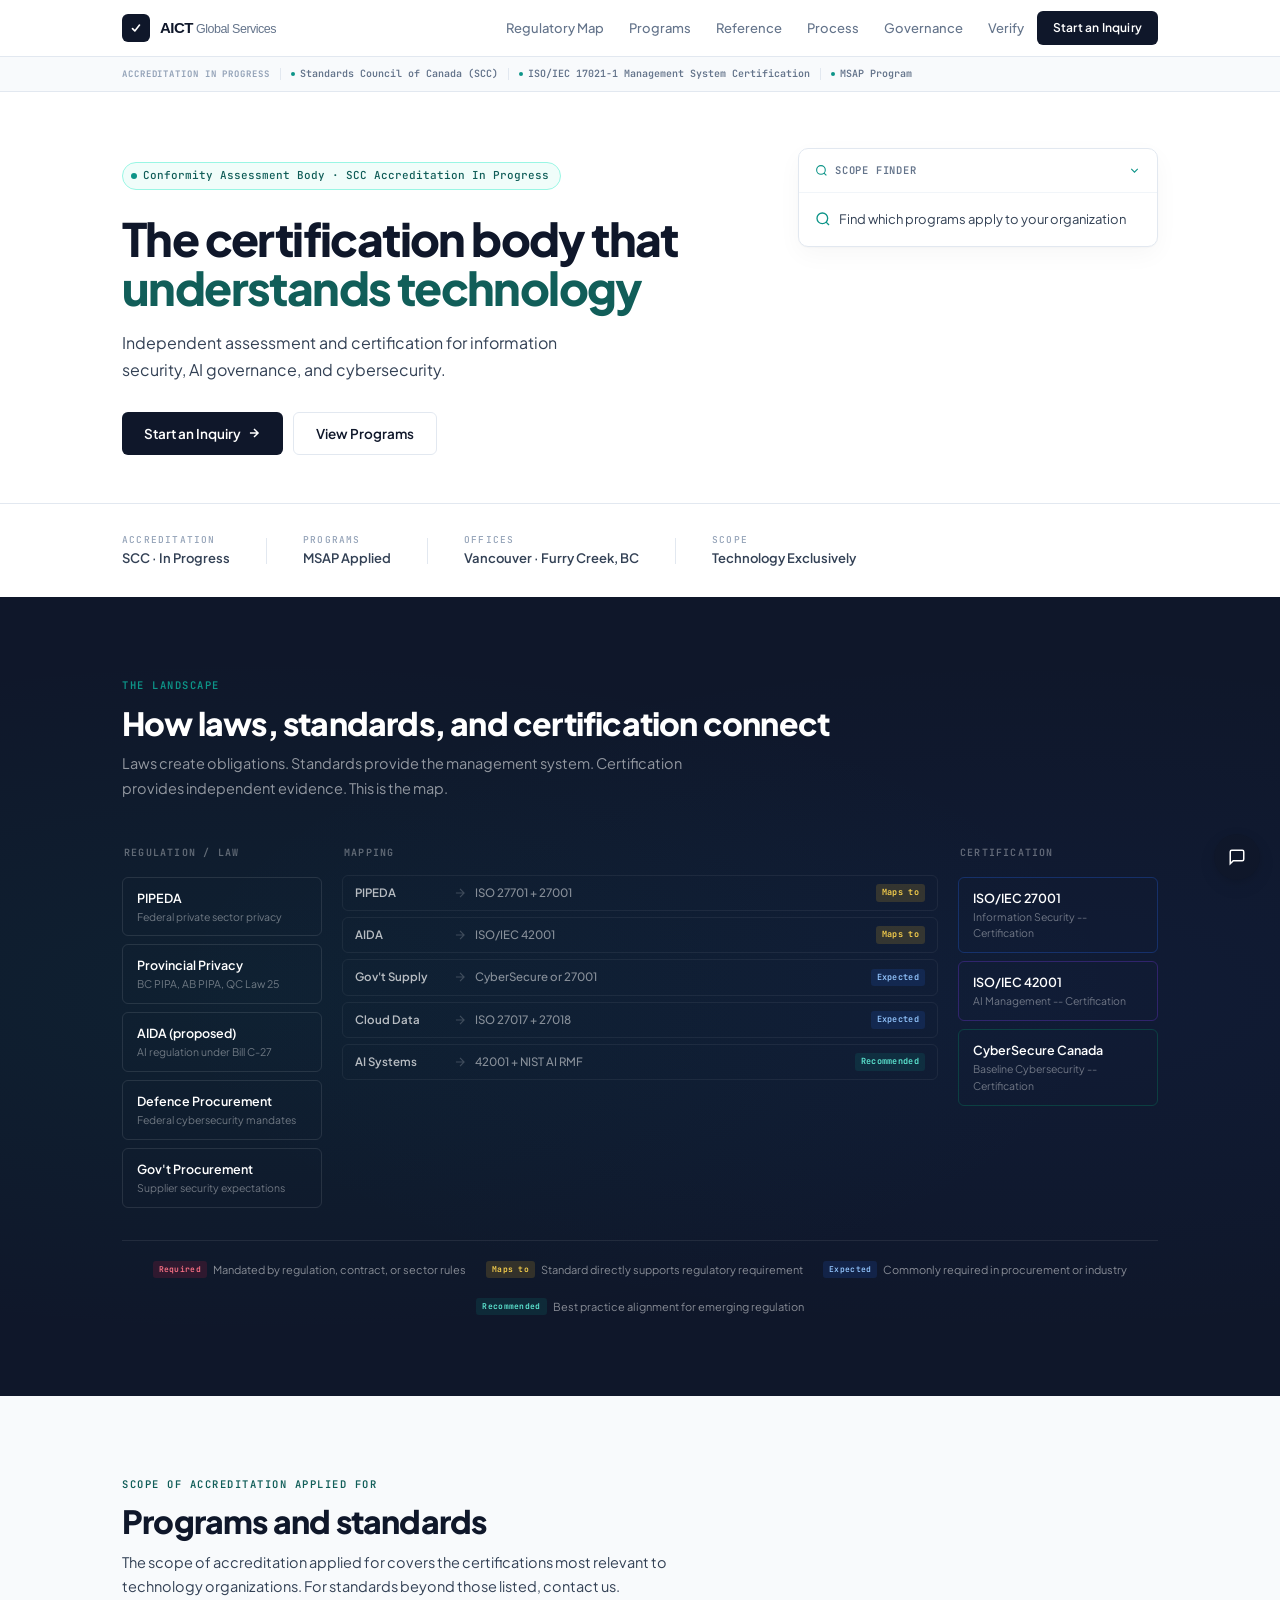
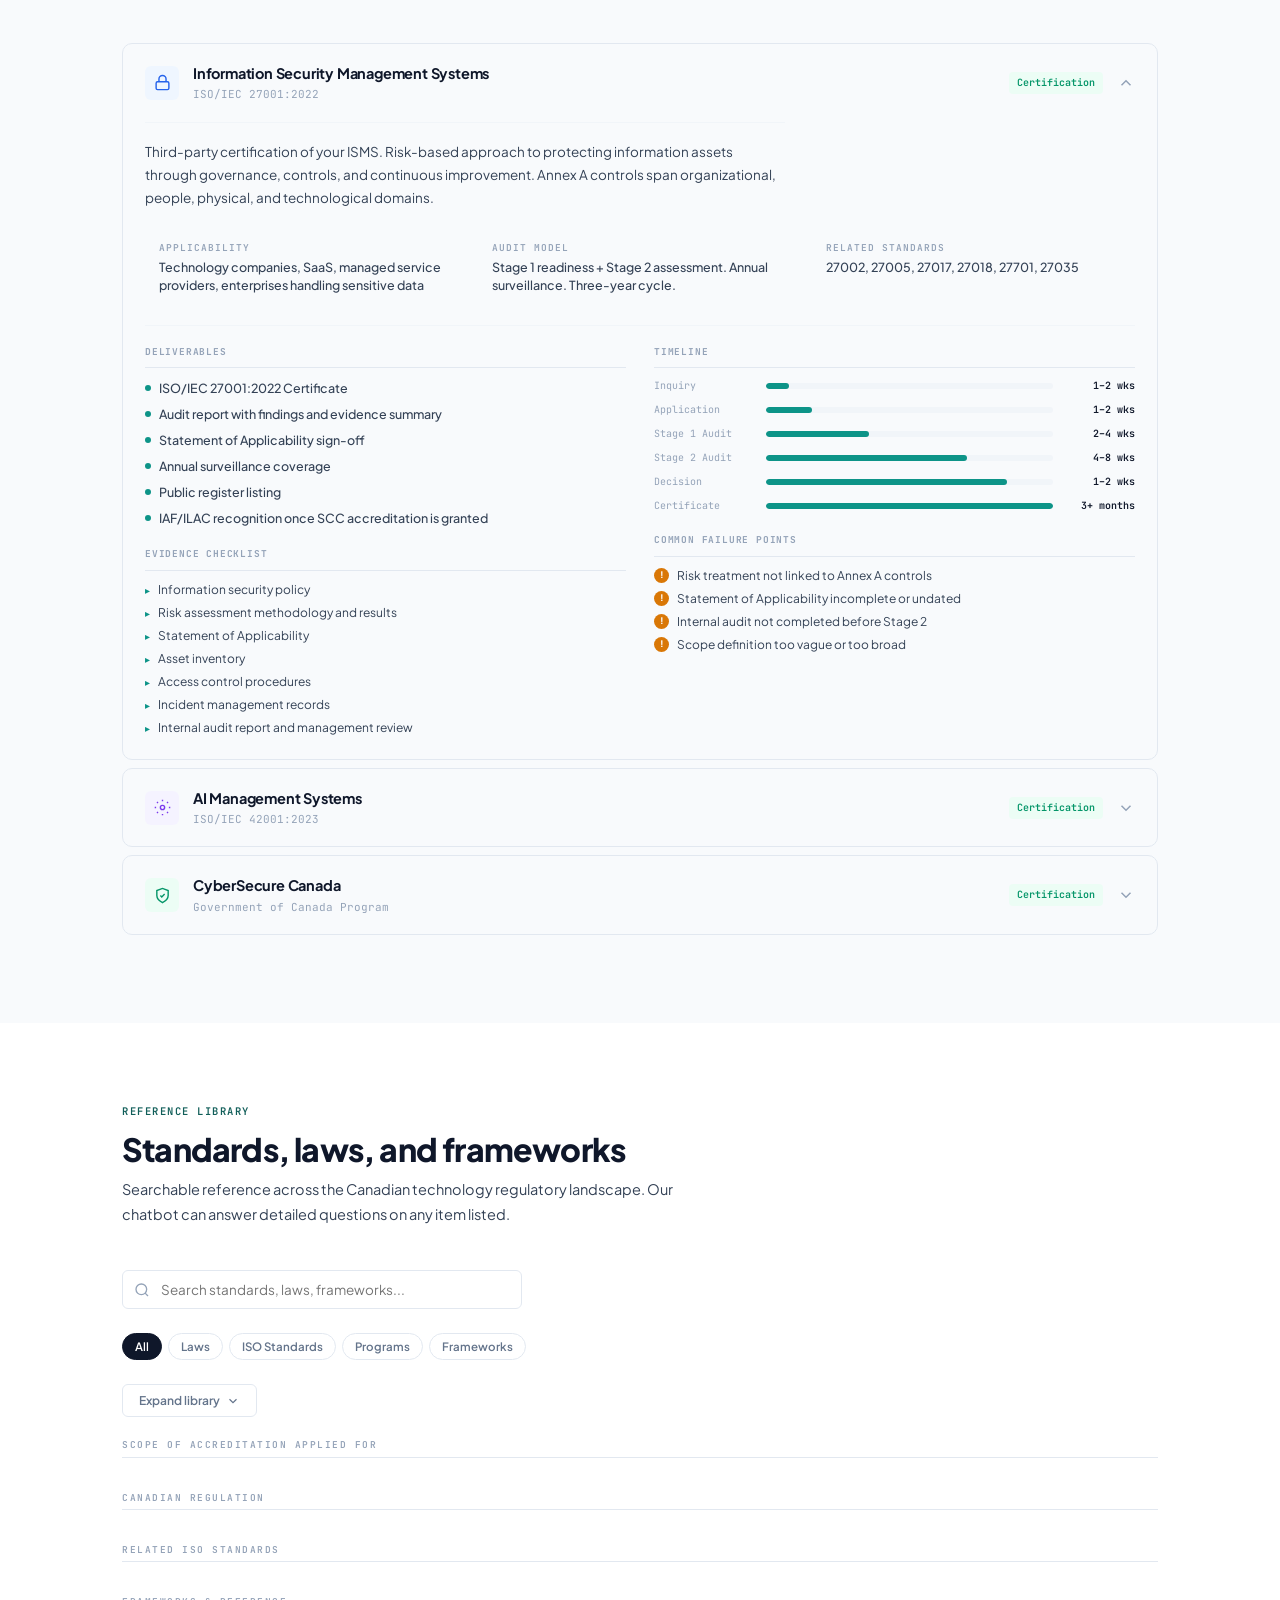
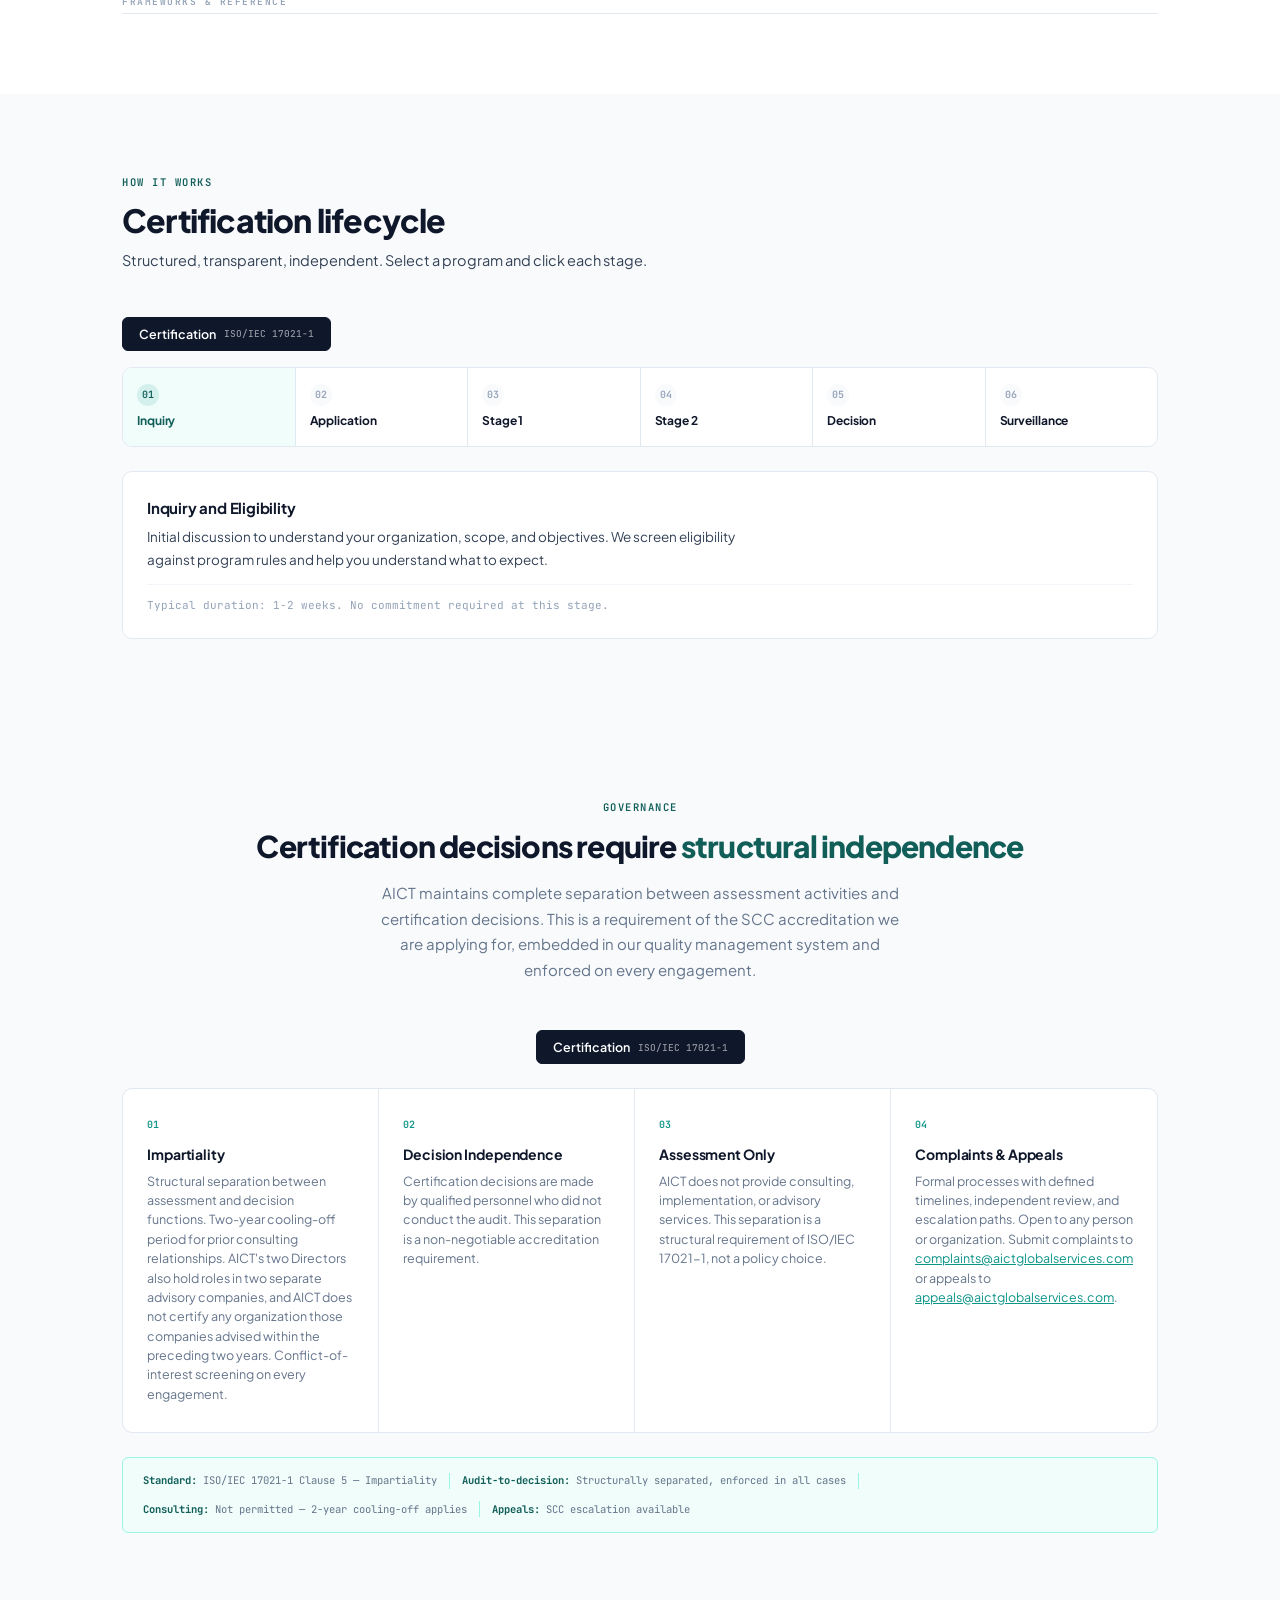
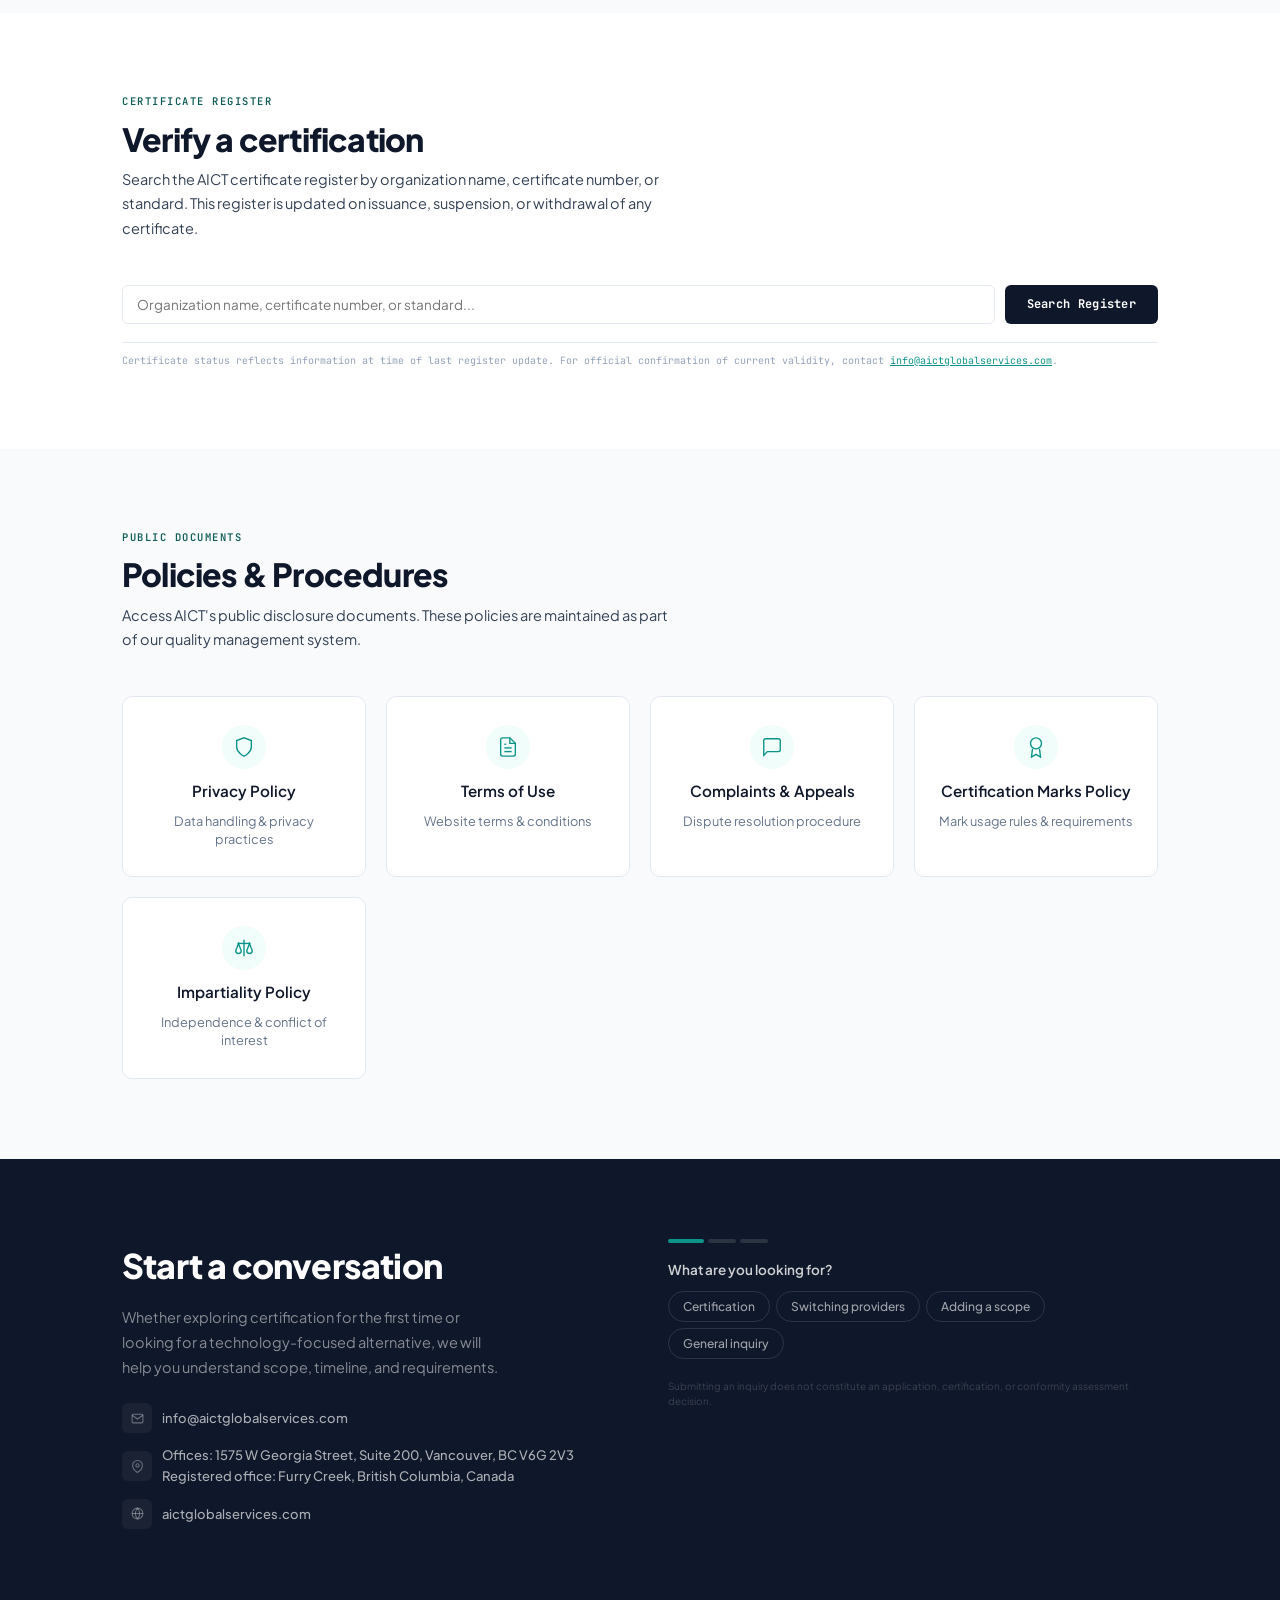
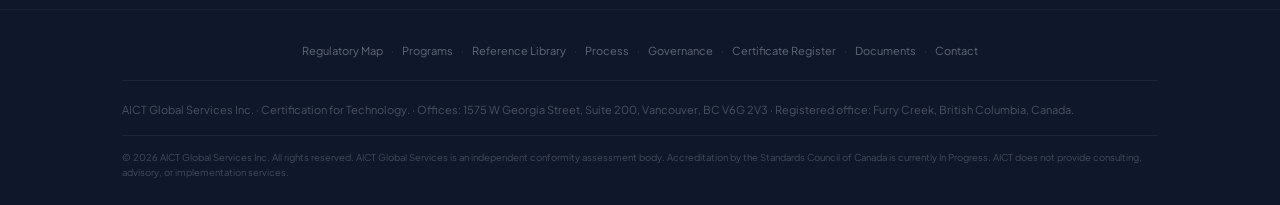
==== commit 18fbbaba: "Show both offices: Vancouver co working office and Furry Creek registered office on the site and in " ====
--- a/index.html
+++ b/index.html
@@ -90,7 +90,7 @@
 <div class="trust"><div class="c"><div class="trust-r">
   <div class="trust-i"><span class="trust-l">Accreditation</span><span class="trust-v">SCC &middot; In Progress</span></div><div class="trust-s"></div>
   <div class="trust-i"><span class="trust-l">Programs</span><span class="trust-v">MSAP Applied</span></div><div class="trust-s"></div>
-  <div class="trust-i"><span class="trust-l">Headquarters</span><span class="trust-v">Furry Creek, BC</span></div><div class="trust-s"></div>
+  <div class="trust-i"><span class="trust-l">Offices</span><span class="trust-v">Vancouver &middot; Furry Creek, BC</span></div><div class="trust-s"></div>
   <div class="trust-i"><span class="trust-l">Scope</span><span class="trust-v">Technology Exclusively</span></div>
 </div></div></div></section>
 
@@ -395,7 +395,7 @@
 <!-- CONTACT -->
 <section class="ct" id="contact"><div class="c"><div class="ct-in">
   <div><div class="ct-h">Start a conversation</div><p class="ct-p">Whether exploring certification for the first time or looking for a technology-focused alternative, we will help you understand scope, timeline, and requirements.</p>
-    <div class="ct-det"><div class="ct-row"><div class="ct-ri"><svg viewBox="0 0 24 24" fill="none" stroke="currentColor" stroke-width="2"><path d="M4 4h16c1.1 0 2 .9 2 2v12c0 1.1-.9 2-2 2H4c-1.1 0-2-.9-2-2V6c0-1.1.9-2 2-2z"/><polyline points="22,6 12,13 2,6"/></svg></div><span class="ct-rt">info@aictglobalservices.com</span></div><div class="ct-row"><div class="ct-ri"><svg viewBox="0 0 24 24" fill="none" stroke="currentColor" stroke-width="2"><path d="M21 10c0 7-9 13-9 13s-9-6-9-13a9 9 0 0118 0z"/><circle cx="12" cy="10" r="3"/></svg></div><span class="ct-rt">Furry Creek, British Columbia, Canada</span></div><div class="ct-row"><div class="ct-ri"><svg viewBox="0 0 24 24" fill="none" stroke="currentColor" stroke-width="2"><circle cx="12" cy="12" r="10"/><path d="M2 12h20"/><path d="M12 2a15.3 15.3 0 014 10 15.3 15.3 0 01-4 10 15.3 15.3 0 01-4-10 15.3 15.3 0 014-10z"/></svg></div><span class="ct-rt">aictglobalservices.com</span></div></div></div>
+    <div class="ct-det"><div class="ct-row"><div class="ct-ri"><svg viewBox="0 0 24 24" fill="none" stroke="currentColor" stroke-width="2"><path d="M4 4h16c1.1 0 2 .9 2 2v12c0 1.1-.9 2-2 2H4c-1.1 0-2-.9-2-2V6c0-1.1.9-2 2-2z"/><polyline points="22,6 12,13 2,6"/></svg></div><span class="ct-rt">info@aictglobalservices.com</span></div><div class="ct-row"><div class="ct-ri"><svg viewBox="0 0 24 24" fill="none" stroke="currentColor" stroke-width="2"><path d="M21 10c0 7-9 13-9 13s-9-6-9-13a9 9 0 0118 0z"/><circle cx="12" cy="10" r="3"/></svg></div><span class="ct-rt">Offices: 1575 W Georgia Street, Suite 200, Vancouver, BC V6G 2V3<br>Registered office: Furry Creek, British Columbia, Canada</span></div><div class="ct-row"><div class="ct-ri"><svg viewBox="0 0 24 24" fill="none" stroke="currentColor" stroke-width="2"><circle cx="12" cy="12" r="10"/><path d="M2 12h20"/><path d="M12 2a15.3 15.3 0 014 10 15.3 15.3 0 01-4 10 15.3 15.3 0 01-4-10 15.3 15.3 0 014-10z"/></svg></div><span class="ct-rt">aictglobalservices.com</span></div></div></div>
   <form class="cf" id="contactForm" action="https://formsubmit.co/info@aictglobalservices.com" method="POST">
     <input type="hidden" name="_subject" value="New Inquiry — AICT Website">
     <input type="hidden" name="_captcha" value="false">
@@ -452,7 +452,7 @@
     <a href="#contact">Contact</a>
   </nav>
   <div class="ft-row">
-    <div class="ft-c">AICT Global Services Inc. &middot; Certification for Technology. &middot; Furry Creek, British Columbia, Canada.</div>
+    <div class="ft-c">AICT Global Services Inc. &middot; Certification for Technology. &middot; Offices: 1575 W Georgia Street, Suite 200, Vancouver, BC V6G 2V3 &middot; Registered office: Furry Creek, British Columbia, Canada.</div>
   </div>
   <div class="ft-d">&copy; 2026 AICT Global Services Inc. All rights reserved. AICT Global Services is an independent conformity assessment body. Accreditation by the Standards Council of Canada is currently In Progress. AICT does not provide consulting, advisory, or implementation services.</div>
 </div></footer>
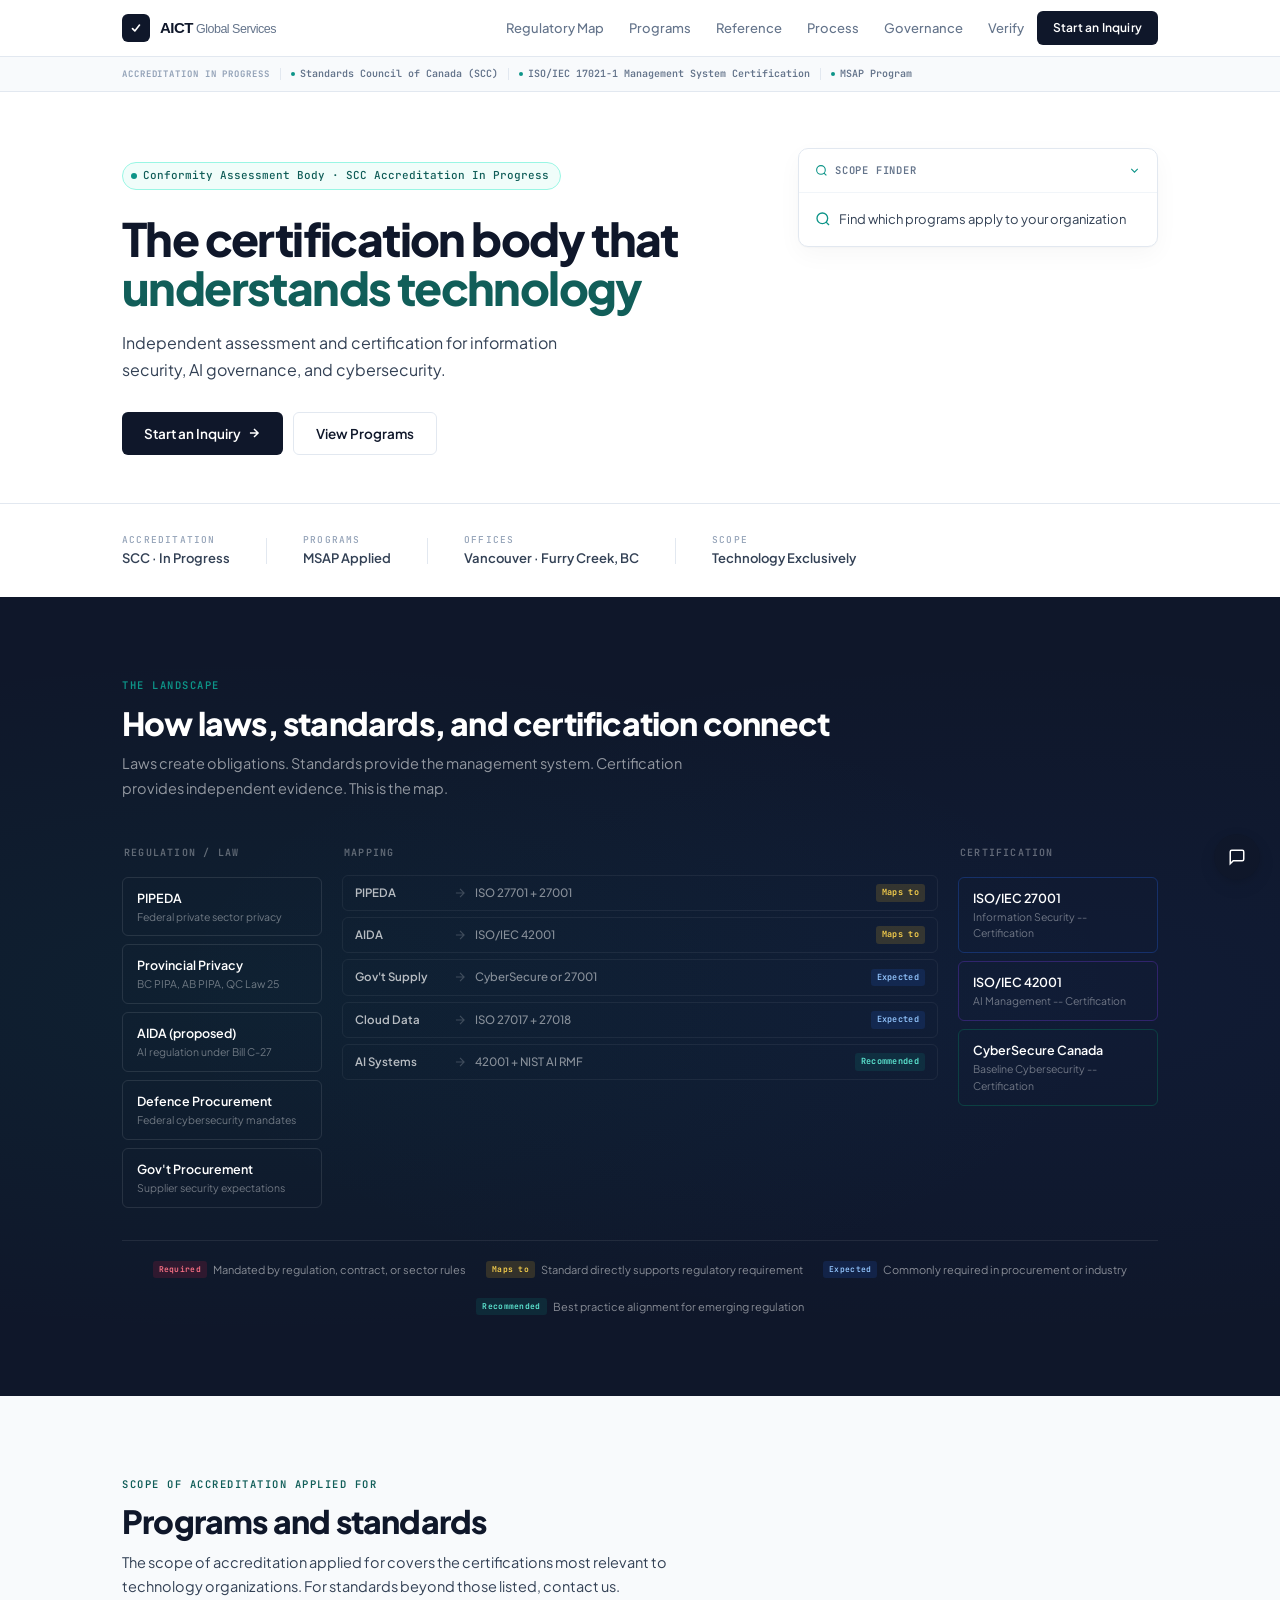
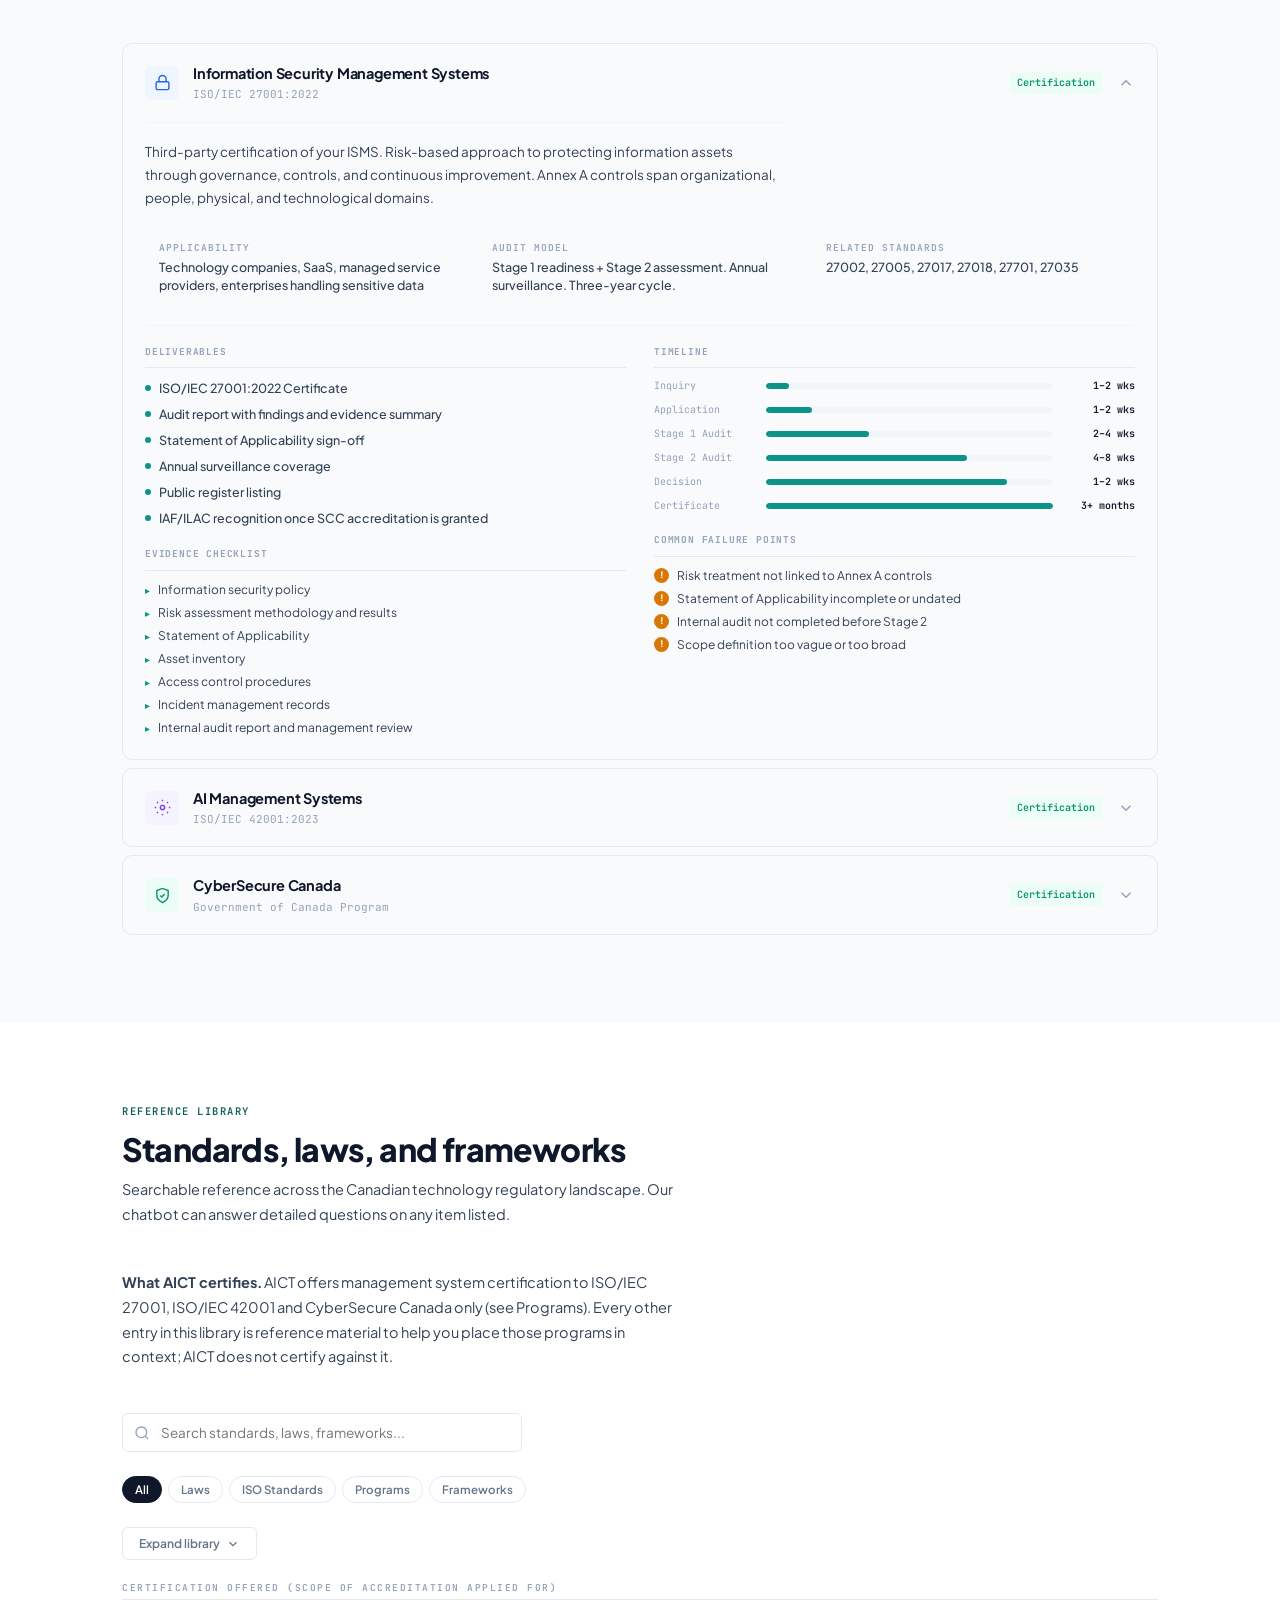
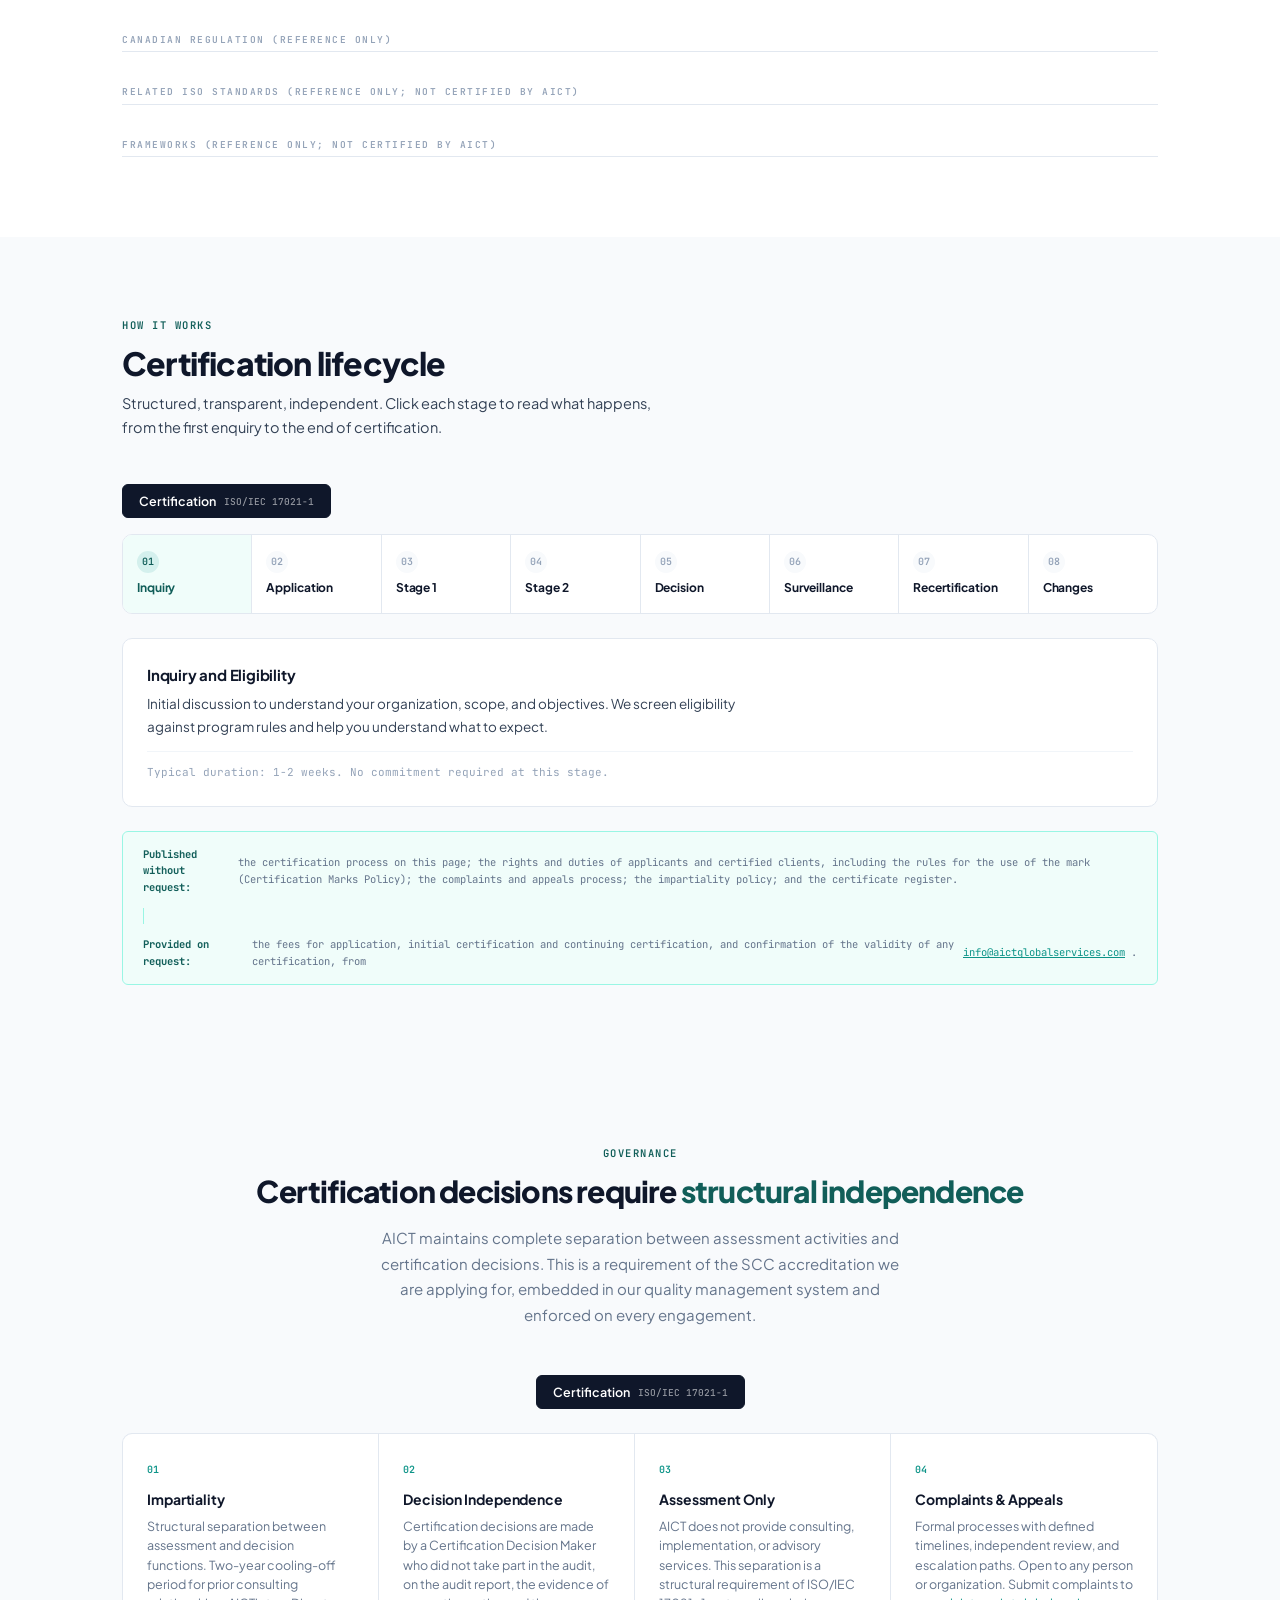
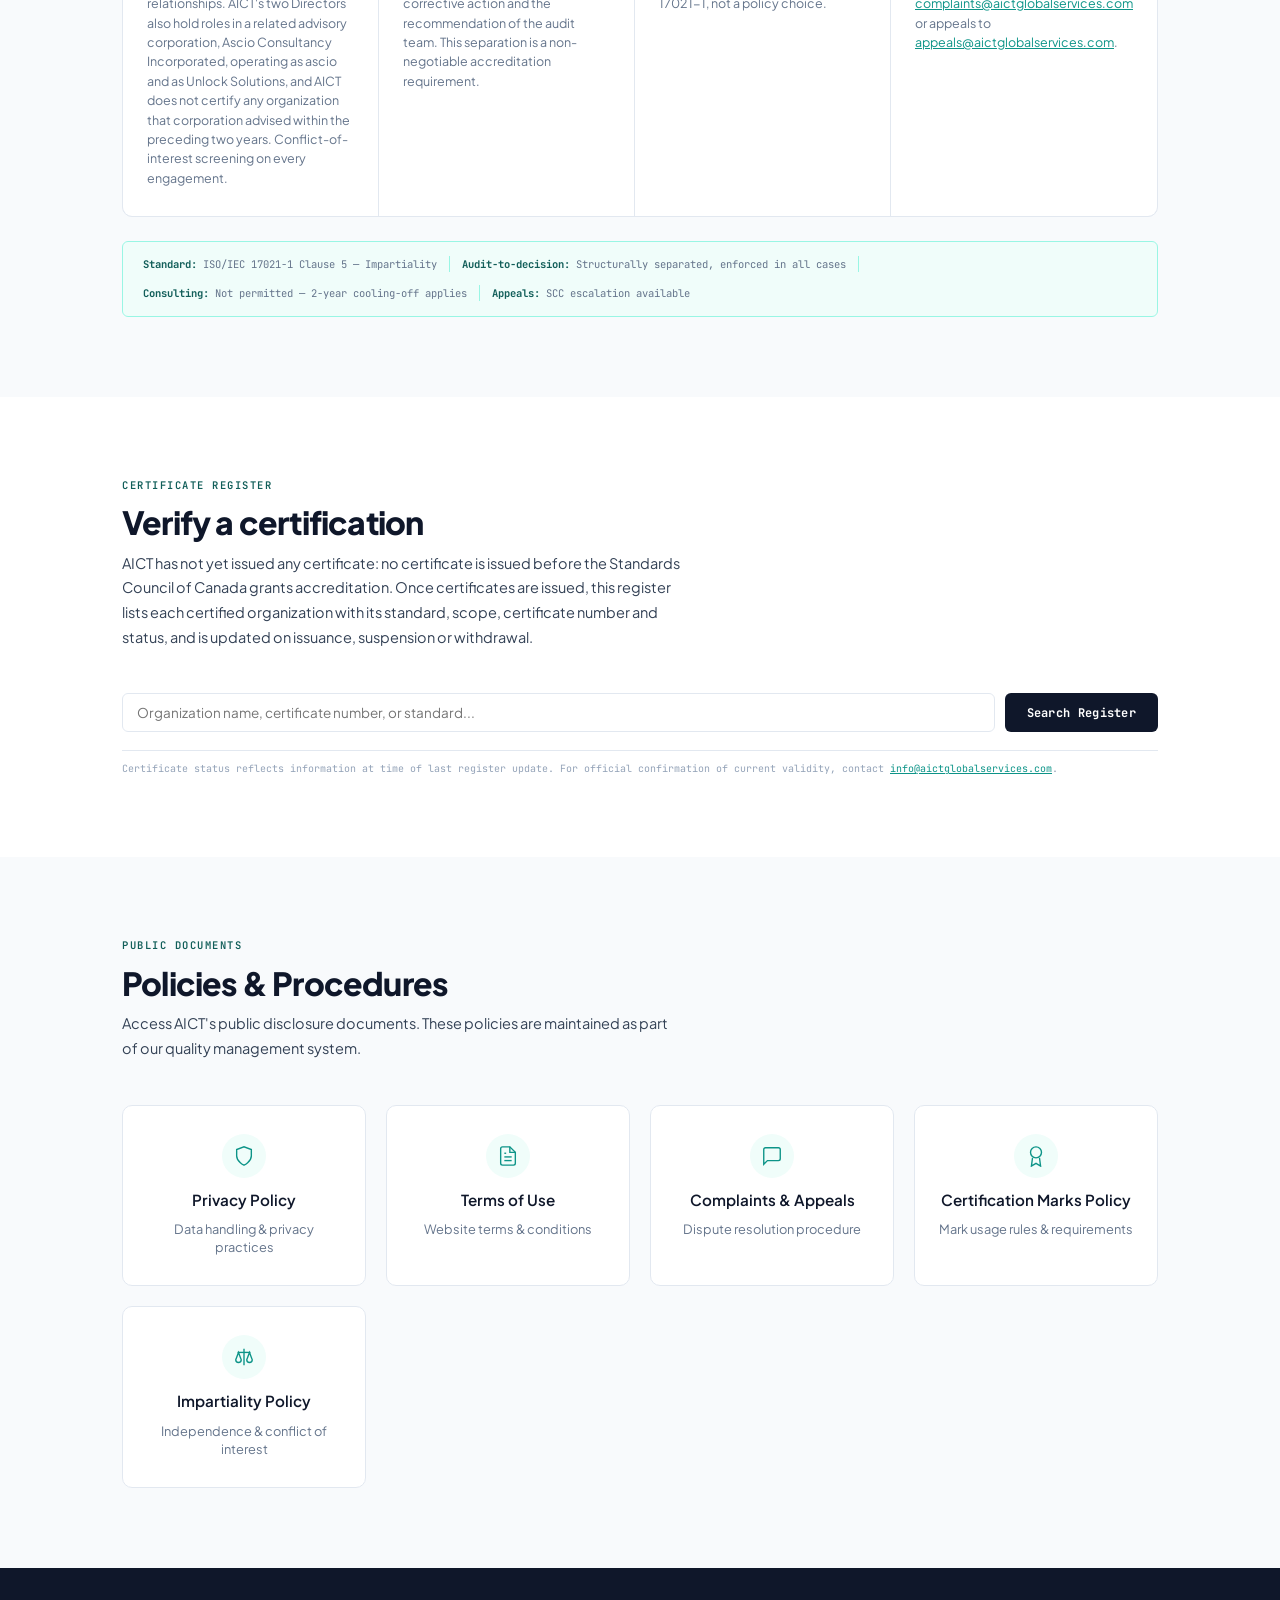
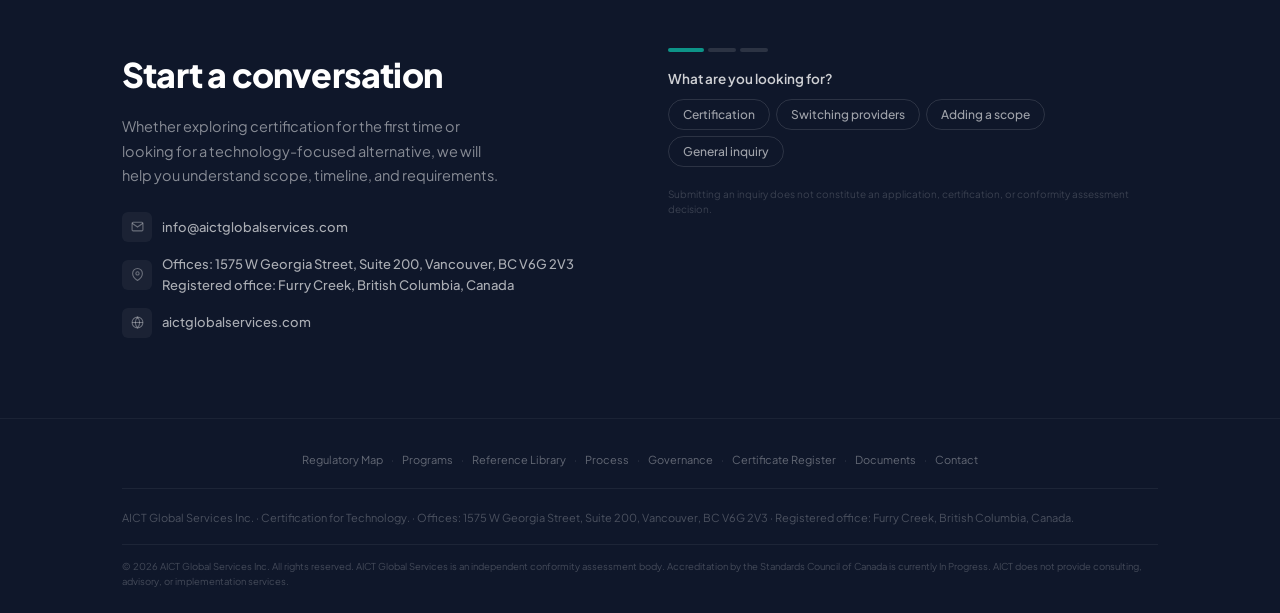
==== commit f4353536: "Website: certification lifecycle in eight steps, information published without request, schemes offe" ====
--- a/index.html
+++ b/index.html
@@ -217,7 +217,7 @@
       </div>
     </div>
   </div></div></div>
-  <div class="pg rv" id="p3"><div class="pg-h" onclick="tP('p3')"><div class="pg-ic pi-c"><svg viewBox="0 0 24 24" fill="none" stroke="currentColor" stroke-width="2"><path d="M12 22s8-4 8-10V5l-8-3-8 3v7c0 6 8 10 8 10z"/><polyline points="9 12 11 14 15 10"/></svg></div><div class="pg-inf"><div class="pg-n">CyberSecure Canada</div><div class="pg-s">Government of Canada Program</div></div><div class="pg-badges"><span class="pg-badge pb-c">Certification</span></div><svg class="pg-chev" viewBox="0 0 24 24" fill="none" stroke="currentColor" stroke-width="2"><polyline points="6 9 12 15 18 9"/></svg></div><div class="pg-body"><div class="pg-ct"><p class="pg-desc">Government of Canada baseline cybersecurity for SMEs. Thirteen control areas including incident response, access control, patching, malware protection, security awareness.</p><div class="pg-meta"><div class="pm"><div class="pm-l">Applicability</div><div class="pm-v">Canadian SMEs, government suppliers, organizations building cybersecurity baseline</div></div><div class="pm"><div class="pm-l">Audit Model</div><div class="pm-v">Program-defined certification. 13 control domains. Annual cycle.</div></div><div class="pm"><div class="pm-l">Progression</div><div class="pm-v">Starting point for SMEs, maturing toward ISO 27001</div></div></div>
+  <div class="pg rv" id="p3"><div class="pg-h" onclick="tP('p3')"><div class="pg-ic pi-c"><svg viewBox="0 0 24 24" fill="none" stroke="currentColor" stroke-width="2"><path d="M12 22s8-4 8-10V5l-8-3-8 3v7c0 6 8 10 8 10z"/><polyline points="9 12 11 14 15 10"/></svg></div><div class="pg-inf"><div class="pg-n">CyberSecure Canada</div><div class="pg-s">Government of Canada Program</div></div><div class="pg-badges"><span class="pg-badge pb-c">Certification</span></div><svg class="pg-chev" viewBox="0 0 24 24" fill="none" stroke="currentColor" stroke-width="2"><polyline points="6 9 12 15 18 9"/></svg></div><div class="pg-body"><div class="pg-ct"><p class="pg-desc">Government of Canada baseline cybersecurity for SMEs. Thirteen control areas including incident response, access control, patching, malware protection, security awareness.</p><div class="pg-meta"><div class="pm"><div class="pm-l">Applicability</div><div class="pm-v">Canadian SMEs, government suppliers, organizations building cybersecurity baseline</div></div><div class="pm"><div class="pm-l">Audit Model</div><div class="pm-v">Certification against CAN/DGSI 104:2021 / Rev 1:2024 at Level 1 or Level 2. Two year certificate: one surveillance within 12 months, recertification in year two.</div></div><div class="pm"><div class="pm-l">Progression</div><div class="pm-v">Starting point for SMEs, maturing toward ISO 27001</div></div></div>
     <div class="pgd-grid">
       <div>
         <div class="pgd-lbl">Deliverables</div>
@@ -260,29 +260,30 @@
   <div class="ey">Reference Library</div>
   <h2 class="st">Standards, laws, and frameworks</h2>
   <p class="sd">Searchable reference across the Canadian technology regulatory landscape. Our chatbot can answer detailed questions on any item listed.</p>
+  <p class="sd"><strong>What AICT certifies.</strong> AICT offers management system certification to ISO/IEC 27001, ISO/IEC 42001 and CyberSecure Canada only (see Programs). Every other entry in this library is reference material to help you place those programs in context; AICT does not certify against it.</p>
   <div class="ref-search-wrap rv"><svg class="ref-search-ic" viewBox="0 0 24 24" fill="none" stroke="currentColor" stroke-width="2"><circle cx="11" cy="11" r="8"/><path d="M21 21l-4.35-4.35"/></svg><input class="ref-search" type="text" placeholder="Search standards, laws, frameworks..." id="refS" oninput="fR()"></div>
   <div class="ref-cats rv" id="refCats"><button class="ref-cat on" data-cat="all" onclick="sC(this)">All</button><button class="ref-cat" data-cat="law" onclick="sC(this)">Laws</button><button class="ref-cat" data-cat="std" onclick="sC(this)">ISO Standards</button><button class="ref-cat" data-cat="pgm" onclick="sC(this)">Programs</button><button class="ref-cat" data-cat="fw" onclick="sC(this)">Frameworks</button></div>
   <div class="ref-tog rv"><button class="ref-tog-btn" onclick="togRef()"><span id="refMoreTxt">Expand library</span> <svg viewBox="0 0 24 24" fill="none" stroke="currentColor" stroke-width="2"><polyline points="6 9 12 15 18 9"/></svg></button></div>
   <div class="ref-grid rv" id="refG">
     <!-- GROUP: Scope Applied For -->
-    <div class="ref-group-label" data-cat="all">Scope of Accreditation Applied For</div>
+    <div class="ref-group-label" data-cat="all">Certification offered (scope of accreditation applied for)</div>
     <div class="ref-card featured" data-cat="std" data-q="iso iec 27001 information security management isms certification annex controls risk"><span class="ref-type rt-std">ISO Standard</span><span class="ref-scope">Core Scope</span><h4>ISO/IEC 27001:2022</h4><p>Information Security Management System. Risk-based controls, governance, and continuous improvement. Three-year certification cycle.</p><button class="ref-ask" onclick="chatAsk('What is ISO 27001?')"><svg viewBox="0 0 24 24" fill="none" stroke="currentColor" stroke-width="2"><path d="M21 15a2 2 0 01-2 2H7l-4 4V5a2 2 0 012-2h14a2 2 0 012 2z"/></svg>Ask about this</button></div>
     <div class="ref-card featured" data-cat="std" data-q="iso iec 42001 artificial intelligence management ai governance lifecycle certification"><span class="ref-type rt-std">ISO Standard</span><span class="ref-scope">Core Scope</span><h4>ISO/IEC 42001:2023</h4><p>AI Management System. Governance, risk, lifecycle controls, responsible AI, and monitoring. First certifiable AI standard.</p><button class="ref-ask" onclick="chatAsk('What is ISO 42001?')"><svg viewBox="0 0 24 24" fill="none" stroke="currentColor" stroke-width="2"><path d="M21 15a2 2 0 01-2 2H7l-4 4V5a2 2 0 012-2h14a2 2 0 012 2z"/></svg>Ask about this</button></div>
     <div class="ref-card featured" data-cat="pgm" data-q="cybersecure canada government sme baseline cybersecurity 13 controls certification"><span class="ref-type rt-pgm">Program</span><span class="ref-scope">Core Scope</span><h4>CyberSecure Canada</h4><p>Government of Canada SME cybersecurity certification. 13 baseline control areas. Certification through SCC accredited certification bodies.</p><button class="ref-ask" onclick="chatAsk('What is CyberSecure Canada?')"><svg viewBox="0 0 24 24" fill="none" stroke="currentColor" stroke-width="2"><path d="M21 15a2 2 0 01-2 2H7l-4 4V5a2 2 0 012-2h14a2 2 0 012 2z"/></svg>Ask about this</button></div>
     <!-- GROUP: Canadian Regulation -->
-    <div class="ref-group-label" data-cat="all law">Canadian Regulation</div>
+    <div class="ref-group-label" data-cat="all law">Canadian Regulation (reference only)</div>
     <div class="ref-card" data-cat="law" data-q="pipeda personal information protection electronic documents federal privacy commercial"><span class="ref-type rt-law">Federal Law</span><h4>PIPEDA</h4><p>Governs private-sector commercial activities. Consent, safeguards, breach notification, accountability. Applies where no substantially similar provincial law exists.</p><button class="ref-ask" onclick="chatAsk('What is PIPEDA?')"><svg viewBox="0 0 24 24" fill="none" stroke="currentColor" stroke-width="2"><path d="M21 15a2 2 0 01-2 2H7l-4 4V5a2 2 0 012-2h14a2 2 0 012 2z"/></svg>Ask about this</button></div>
     <div class="ref-card" data-cat="law" data-q="bc pipa alberta quebec law 25 provincial privacy private sector foippa"><span class="ref-type rt-law">Provincial</span><h4>Provincial Privacy Laws</h4><p>BC PIPA, Alberta PIPA, and Quebec Law 25. Each substantially similar to PIPEDA for intra-provincial activities. Law 25 adds enhanced breach rules and mandatory PIAs.</p><button class="ref-ask" onclick="chatAsk('provincial privacy laws')"><svg viewBox="0 0 24 24" fill="none" stroke="currentColor" stroke-width="2"><path d="M21 15a2 2 0 01-2 2H7l-4 4V5a2 2 0 012-2h14a2 2 0 012 2z"/></svg>Ask about this</button></div>
     <div class="ref-card" data-cat="law" data-q="aida aims artificial intelligence data act bill c-27 proposed ai regulation high impact"><span class="ref-type rt-law">Proposed</span><h4>AIDA / AIMS</h4><p>Artificial Intelligence and Data Act (AIDA) and the AI and Data Companion Regulation (AIMS) under Bill C-27. Would regulate high-impact AI systems. Not yet enacted. Maps to ISO 42001.</p><button class="ref-ask" onclick="chatAsk('What is AIDA / AIMS?')"><svg viewBox="0 0 24 24" fill="none" stroke="currentColor" stroke-width="2"><path d="M21 15a2 2 0 01-2 2H7l-4 4V5a2 2 0 012-2h14a2 2 0 012 2z"/></svg>Ask about this</button></div>
     <!-- GROUP: Related ISO Standards (overflow) -->
-    <div class="ref-group-label overflow" data-cat="all std">Related ISO Standards</div>
+    <div class="ref-group-label overflow" data-cat="all std">Related ISO Standards (reference only; not certified by AICT)</div>
     <div class="ref-card overflow" data-cat="std" data-q="iso iec 27701 privacy information management extension pipeda gdpr pii"><span class="ref-type rt-std">ISO Standard</span><h4>ISO/IEC 27701</h4><p>Privacy information management extension to 27001. Maps controls to PIPEDA and GDPR requirements.</p><button class="ref-ask" onclick="chatAsk('ISO 27701')"><svg viewBox="0 0 24 24" fill="none" stroke="currentColor" stroke-width="2"><path d="M21 15a2 2 0 01-2 2H7l-4 4V5a2 2 0 012-2h14a2 2 0 012 2z"/></svg>Ask about this</button></div>
     <div class="ref-card overflow" data-cat="std" data-q="iso iec 27017 27018 cloud security privacy controls providers customers saas pii"><span class="ref-type rt-std">ISO Standard</span><h4>ISO/IEC 27017 & 27018</h4><p>Cloud security controls (27017) and cloud PII protection (27018). Both extend 27002 for cloud environments.</p><button class="ref-ask" onclick="chatAsk('ISO 27017 cloud')"><svg viewBox="0 0 24 24" fill="none" stroke="currentColor" stroke-width="2"><path d="M21 15a2 2 0 01-2 2H7l-4 4V5a2 2 0 012-2h14a2 2 0 012 2z"/></svg>Ask about this</button></div>
     <div class="ref-card overflow" data-cat="std" data-q="iso iec 27002 27005 information security controls risk management guidance"><span class="ref-type rt-std">ISO Standard</span><h4>ISO/IEC 27002 & 27005</h4><p>Control implementation guidance (27002) and risk management processes (27005). Supporting standards for 27001 certification.</p><button class="ref-ask" onclick="chatAsk('ISO 27002 and 27005')"><svg viewBox="0 0 24 24" fill="none" stroke="currentColor" stroke-width="2"><path d="M21 15a2 2 0 01-2 2H7l-4 4V5a2 2 0 012-2h14a2 2 0 012 2z"/></svg>Ask about this</button></div>
     <div class="ref-card overflow" data-cat="std" data-q="iso 22301 20000 business continuity it service management resilience"><span class="ref-type rt-std">ISO Standard</span><h4>ISO 22301 & ISO/IEC 20000-1</h4><p>Business continuity management (22301) and IT service management (20000-1). Additional management system standards for technology organizations.</p><button class="ref-ask" onclick="chatAsk('ISO 22301 and 20000-1')"><svg viewBox="0 0 24 24" fill="none" stroke="currentColor" stroke-width="2"><path d="M21 15a2 2 0 01-2 2H7l-4 4V5a2 2 0 012-2h14a2 2 0 012 2z"/></svg>Ask about this</button></div>
     <div class="ref-card overflow" data-cat="law" data-q="privacy act federal public sector government institutions"><span class="ref-type rt-law">Federal Law</span><h4>Privacy Act</h4><p>Federal public-sector privacy. Collection, use, disclosure constraints for government institutions. Access and correction rights.</p><button class="ref-ask" onclick="chatAsk('Privacy Act Canada')"><svg viewBox="0 0 24 24" fill="none" stroke="currentColor" stroke-width="2"><path d="M21 15a2 2 0 01-2 2H7l-4 4V5a2 2 0 012-2h14a2 2 0 012 2z"/></svg>Ask about this</button></div>
     <!-- GROUP: Frameworks (overflow) -->
-    <div class="ref-group-label overflow" data-cat="all fw">Frameworks & Reference</div>
+    <div class="ref-group-label overflow" data-cat="all fw">Frameworks (reference only; not certified by AICT)</div>
     <div class="ref-card overflow" data-cat="fw" data-q="nist cybersecurity framework csf identify protect detect respond recover"><span class="ref-type rt-fw">Framework</span><h4>NIST CSF</h4><p>Identify, Protect, Detect, Respond, Recover. Voluntary framework. Maps to ISO 27001 controls.</p><button class="ref-ask" onclick="chatAsk('NIST CSF')"><svg viewBox="0 0 24 24" fill="none" stroke="currentColor" stroke-width="2"><path d="M21 15a2 2 0 01-2 2H7l-4 4V5a2 2 0 012-2h14a2 2 0 012 2z"/></svg>Ask about this</button></div>
     <div class="ref-card overflow" data-cat="fw" data-q="nist ai rmf risk management framework govern map measure manage oecd ai principles"><span class="ref-type rt-fw">Framework</span><h4>NIST AI RMF & OECD AI Principles</h4><p>AI risk management (Govern, Map, Measure, Manage) and international AI governance principles. Voluntary reference frameworks.</p><button class="ref-ask" onclick="chatAsk('NIST AI RMF')"><svg viewBox="0 0 24 24" fill="none" stroke="currentColor" stroke-width="2"><path d="M21 15a2 2 0 01-2 2H7l-4 4V5a2 2 0 012-2h14a2 2 0 012 2z"/></svg>Ask about this</button></div>
     <div class="ref-card overflow" data-cat="fw" data-q="soc 2 trust services criteria attestation report not certification cpa"><span class="ref-type rt-fw">Framework</span><h4>SOC 2</h4><p>Attestation report based on Trust Services Criteria. Issued by CPA firms. Not a certification. Primarily North American.</p><button class="ref-ask" onclick="chatAsk('SOC 2 vs ISO 27001')"><svg viewBox="0 0 24 24" fill="none" stroke="currentColor" stroke-width="2"><path d="M21 15a2 2 0 01-2 2H7l-4 4V5a2 2 0 012-2h14a2 2 0 012 2z"/></svg>Ask about this</button></div>
@@ -297,13 +298,18 @@
 <section class="s s-alt" id="process"><div class="c">
   <div class="ey">How It Works</div>
   <h2 class="st">Certification lifecycle</h2>
-  <p class="sd">Structured, transparent, independent. Select a program and click each stage.</p>
+  <p class="sd">Structured, transparent, independent. Click each stage to read what happens, from the first enquiry to the end of certification.</p>
   <div class="lc-tabs">
     <button class="lc-tab act" data-lc="cert" onclick="swLc('cert')">Certification <span class="lc-tab-sub">ISO/IEC 17021-1</span></button>
   </div>
   <div class="lc-panel" id="lcCert">
-    <div class="stepper rv" id="stepper"><div class="step act" onclick="sS(0,'cert')"><div class="sn">01</div><div class="sname">Inquiry</div></div><div class="step" onclick="sS(1,'cert')"><div class="sn">02</div><div class="sname">Application</div></div><div class="step" onclick="sS(2,'cert')"><div class="sn">03</div><div class="sname">Stage 1</div></div><div class="step" onclick="sS(3,'cert')"><div class="sn">04</div><div class="sname">Stage 2</div></div><div class="step" onclick="sS(4,'cert')"><div class="sn">05</div><div class="sname">Decision</div></div><div class="step" onclick="sS(5,'cert')"><div class="sn">06</div><div class="sname">Surveillance</div></div></div>
+    <div class="stepper rv" id="stepper"><div class="step act" onclick="sS(0,'cert')"><div class="sn">01</div><div class="sname">Inquiry</div></div><div class="step" onclick="sS(1,'cert')"><div class="sn">02</div><div class="sname">Application</div></div><div class="step" onclick="sS(2,'cert')"><div class="sn">03</div><div class="sname">Stage 1</div></div><div class="step" onclick="sS(3,'cert')"><div class="sn">04</div><div class="sname">Stage 2</div></div><div class="step" onclick="sS(4,'cert')"><div class="sn">05</div><div class="sname">Decision</div></div><div class="step" onclick="sS(5,'cert')"><div class="sn">06</div><div class="sname">Surveillance</div></div><div class="step" onclick="sS(6,'cert')"><div class="sn">07</div><div class="sname">Recertification</div></div><div class="step" onclick="sS(7,'cert')"><div class="sn">08</div><div class="sname">Changes</div></div></div>
     <div class="sd-box rv"><div class="sd-inner" id="sdI"><div class="sd-title" id="sdT">Inquiry and Eligibility</div><div class="sd-desc" id="sdD">Initial discussion to understand your organization, scope, and objectives. We screen eligibility against program rules and help you understand what to expect.</div><div class="sd-note" id="sdN">Typical duration: 1-2 weeks. No commitment required at this stage.</div></div></div>
+  </div>
+  <div class="imp-spec rv" style="margin-top:24px">
+    <div class="imp-spec-item"><span class="imp-spec-v">Published without request:</span> the certification process on this page; the rights and duties of applicants and certified clients, including the rules for the use of the mark (Certification Marks Policy); the complaints and appeals process; the impartiality policy; and the certificate register.</div>
+    <div class="imp-spec-sep"></div>
+    <div class="imp-spec-item"><span class="imp-spec-v">Provided on request:</span> the fees for application, initial certification and continuing certification, and confirmation of the validity of any certification, from <a href="mailto:info@aictglobalservices.com" style="color:var(--teal)">info@aictglobalservices.com</a>.</div>
   </div>
 </div></section>
 
@@ -315,8 +321,8 @@
   </div>
   <div class="gv-panel" id="gvCert">
     <div class="gov-grid rv">
-      <div class="gov-cell"><div class="gn">01</div><h4>Impartiality</h4><p>Structural separation between assessment and decision functions. Two-year cooling-off period for prior consulting relationships. AICT's two Directors also hold roles in two separate advisory companies, and AICT does not certify any organization those companies advised within the preceding two years. Conflict-of-interest screening on every engagement.</p></div>
-      <div class="gov-cell"><div class="gn">02</div><h4>Decision Independence</h4><p>Certification decisions are made by qualified personnel who did not conduct the audit. This separation is a non-negotiable accreditation requirement.</p></div>
+      <div class="gov-cell"><div class="gn">01</div><h4>Impartiality</h4><p>Structural separation between assessment and decision functions. Two-year cooling-off period for prior consulting relationships. AICT's two Directors also hold roles in a related advisory corporation, Ascio Consultancy Incorporated, operating as ascio and as Unlock Solutions, and AICT does not certify any organization that corporation advised within the preceding two years. Conflict-of-interest screening on every engagement.</p></div>
+      <div class="gov-cell"><div class="gn">02</div><h4>Decision Independence</h4><p>Certification decisions are made by a Certification Decision Maker who did not take part in the audit, on the audit report, the evidence of corrective action and the recommendation of the audit team. This separation is a non-negotiable accreditation requirement.</p></div>
       <div class="gov-cell"><div class="gn">03</div><h4>Assessment Only</h4><p>AICT does not provide consulting, implementation, or advisory services. This separation is a structural requirement of ISO/IEC 17021-1, not a policy choice.</p></div>
       <div class="gov-cell"><div class="gn">04</div><h4>Complaints & Appeals</h4><p>Formal processes with defined timelines, independent review, and escalation paths. Open to any person or organization. Submit complaints to <a href="mailto:complaints@aictglobalservices.com" style="color:var(--teal)">complaints@aictglobalservices.com</a> or appeals to <a href="mailto:appeals@aictglobalservices.com" style="color:var(--teal)">appeals@aictglobalservices.com</a>.</p></div>
     </div>
@@ -336,7 +342,7 @@
 <section class="vfy" id="register"><div class="c">
   <div class="ey">Certificate Register</div>
   <h2 class="st">Verify a certification</h2>
-  <p class="sd">Search the AICT certificate register by organization name, certificate number, or standard. This register is updated on issuance, suspension, or withdrawal of any certificate.</p>
+  <p class="sd">AICT has not yet issued any certificate: no certificate is issued before the Standards Council of Canada grants accreditation. Once certificates are issued, this register lists each certified organization with its standard, scope, certificate number and status, and is updated on issuance, suspension or withdrawal.</p>
   <div class="rv">
     <div class="vfy-sw">
       <input class="vfy-search" type="text" id="vfyQ" placeholder="Organization name, certificate number, or standard..." onkeydown="if(event.key==='Enter')runVfy()">
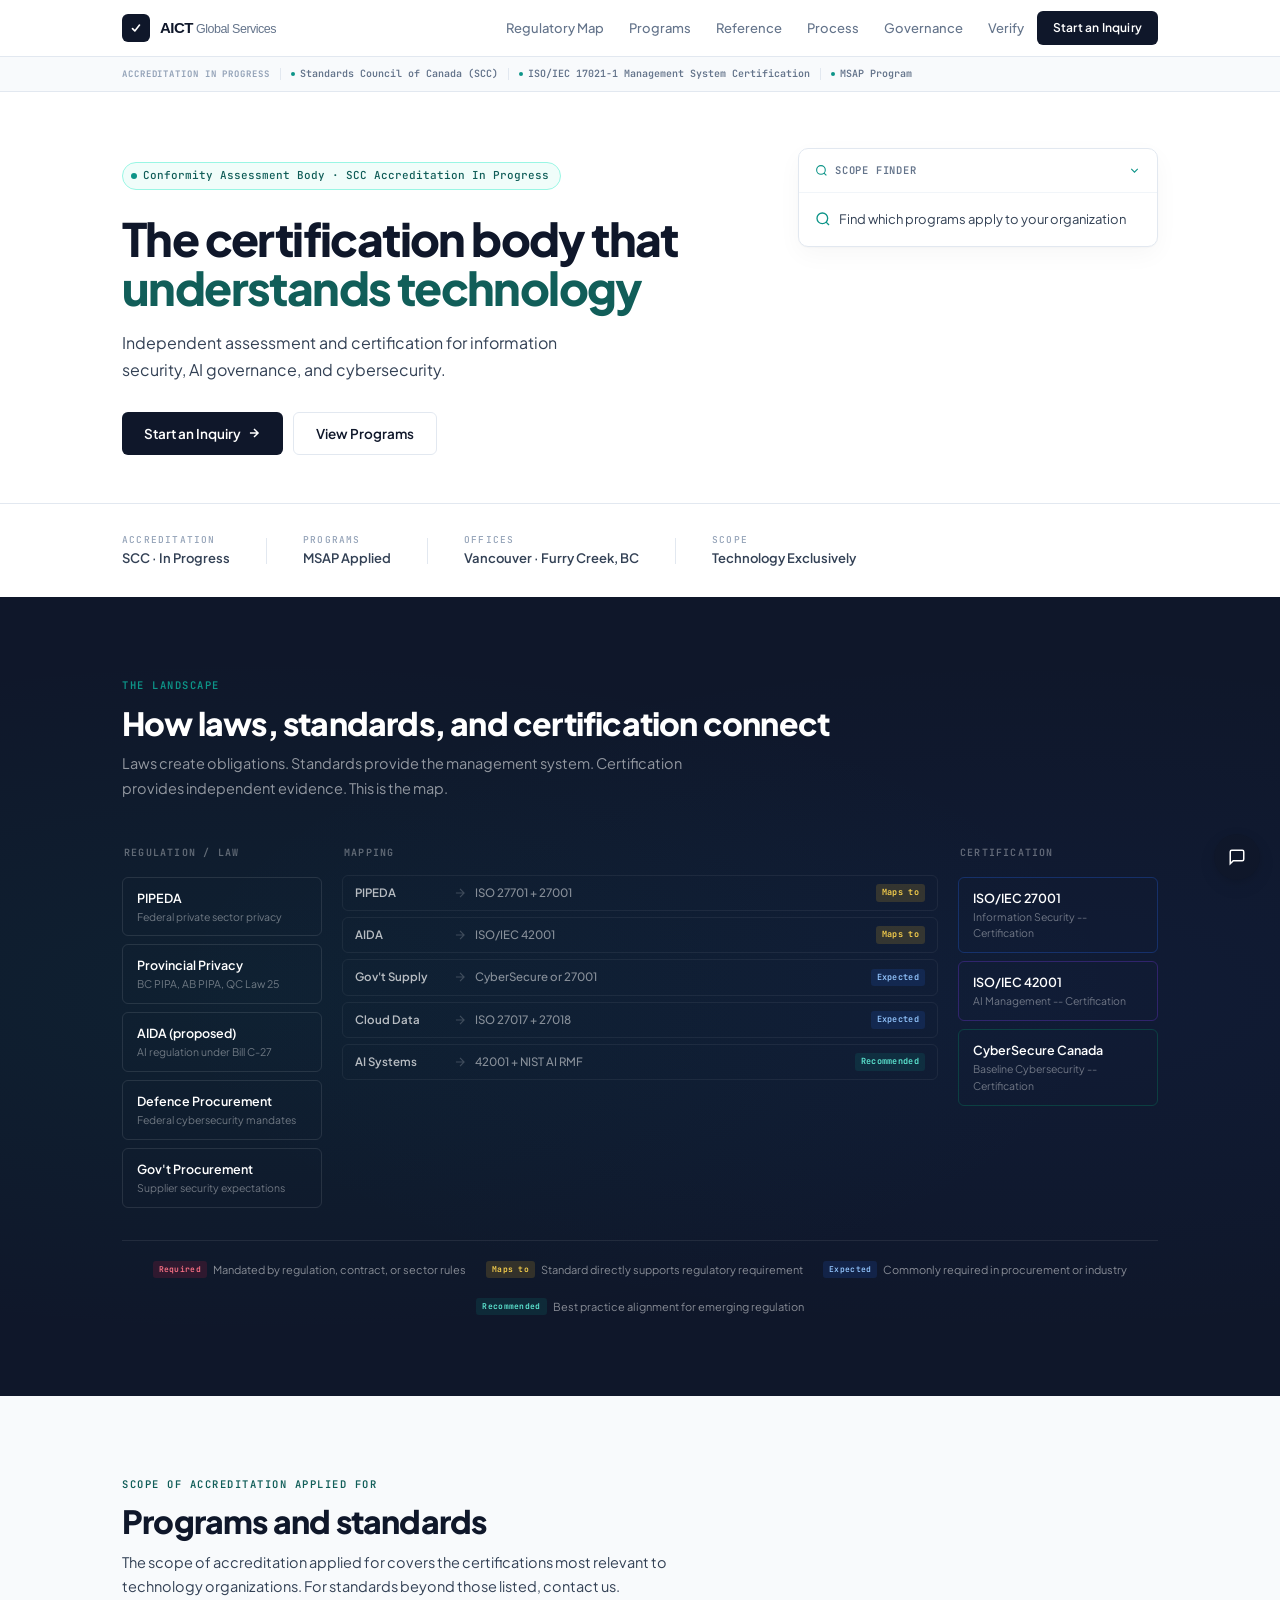
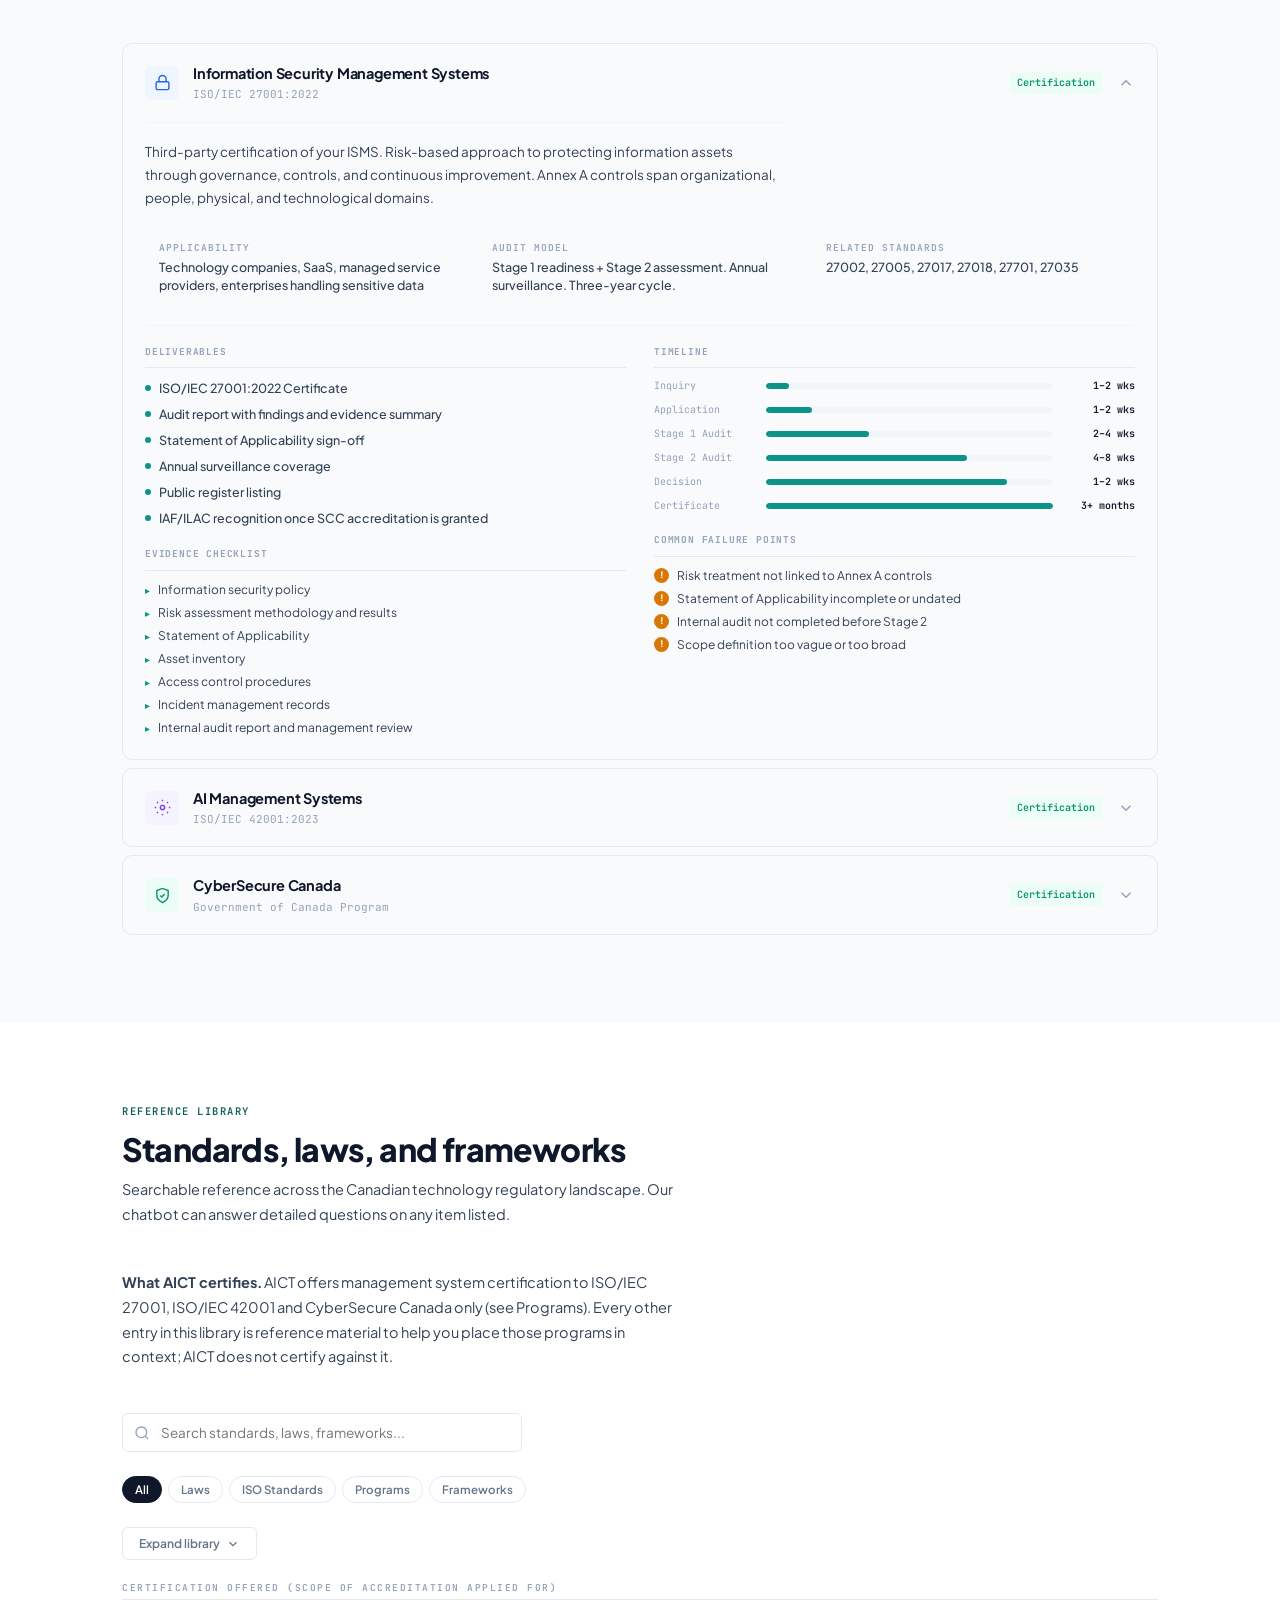
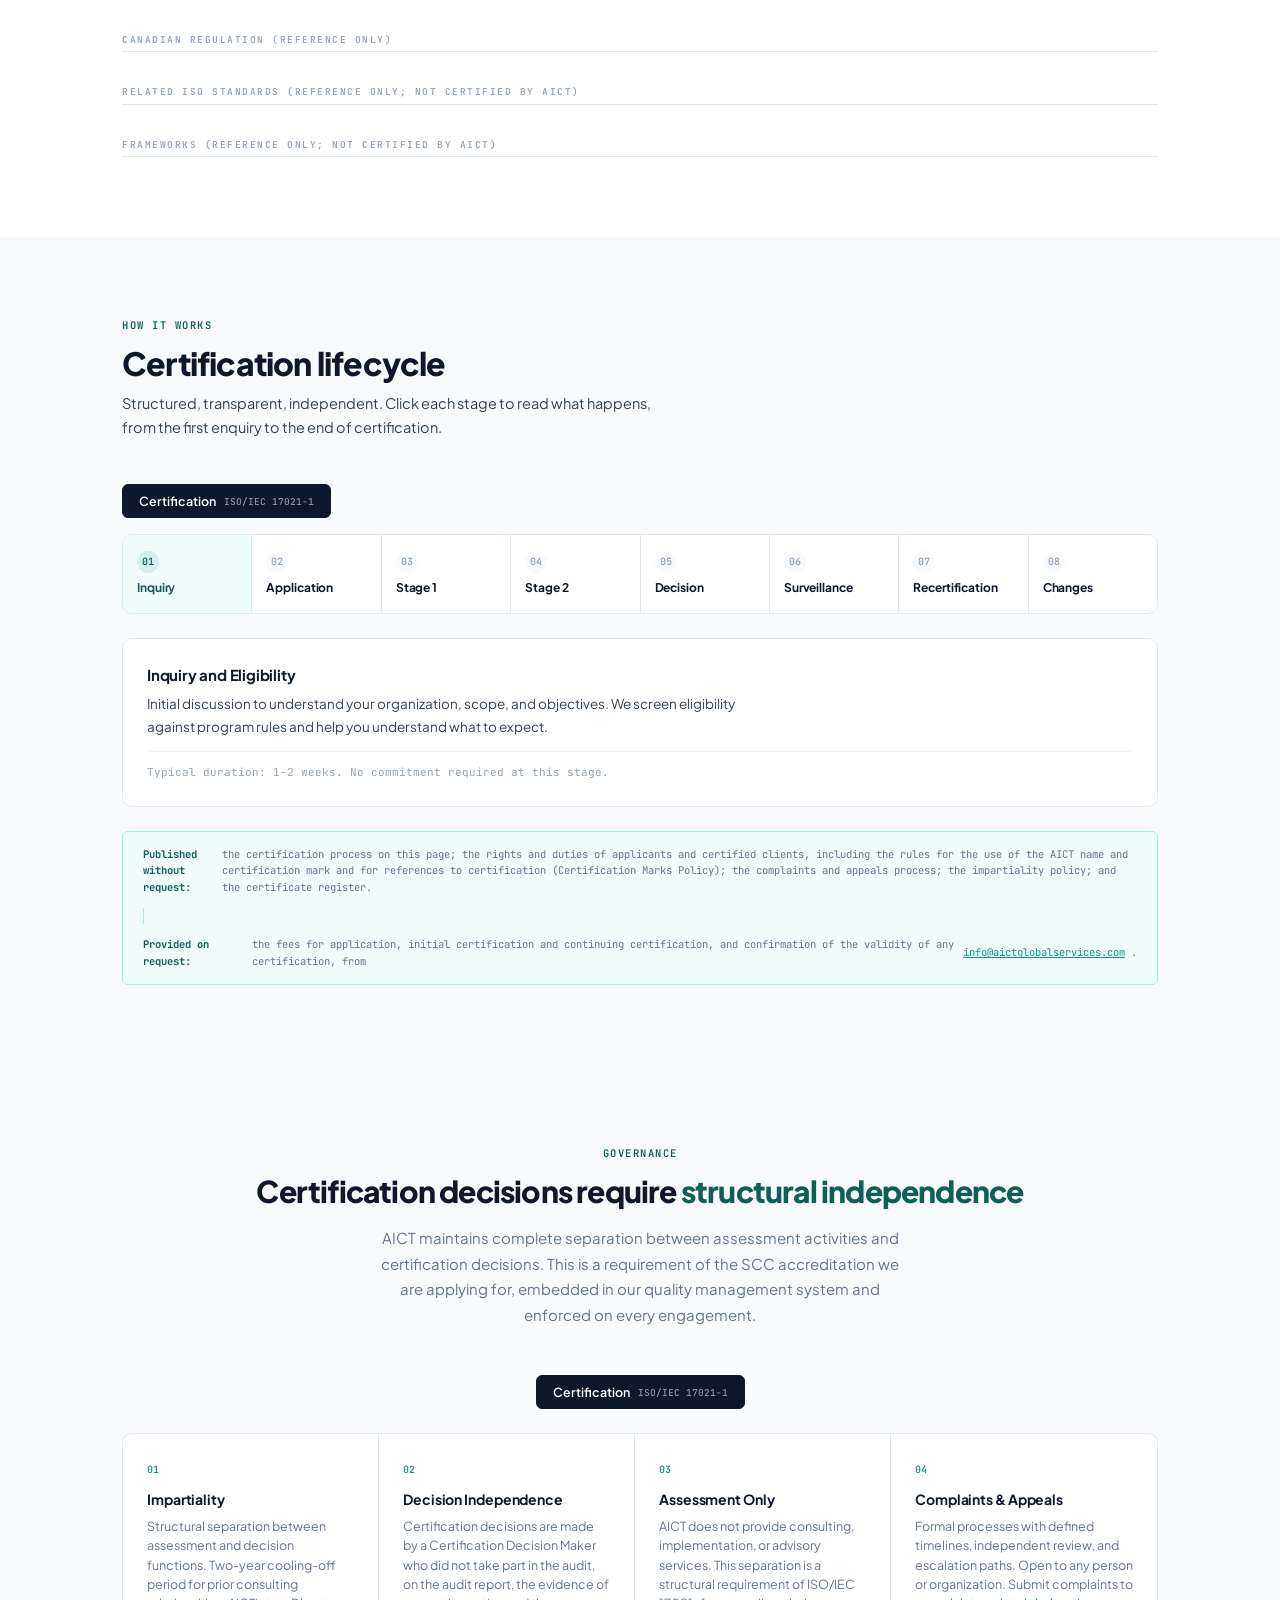
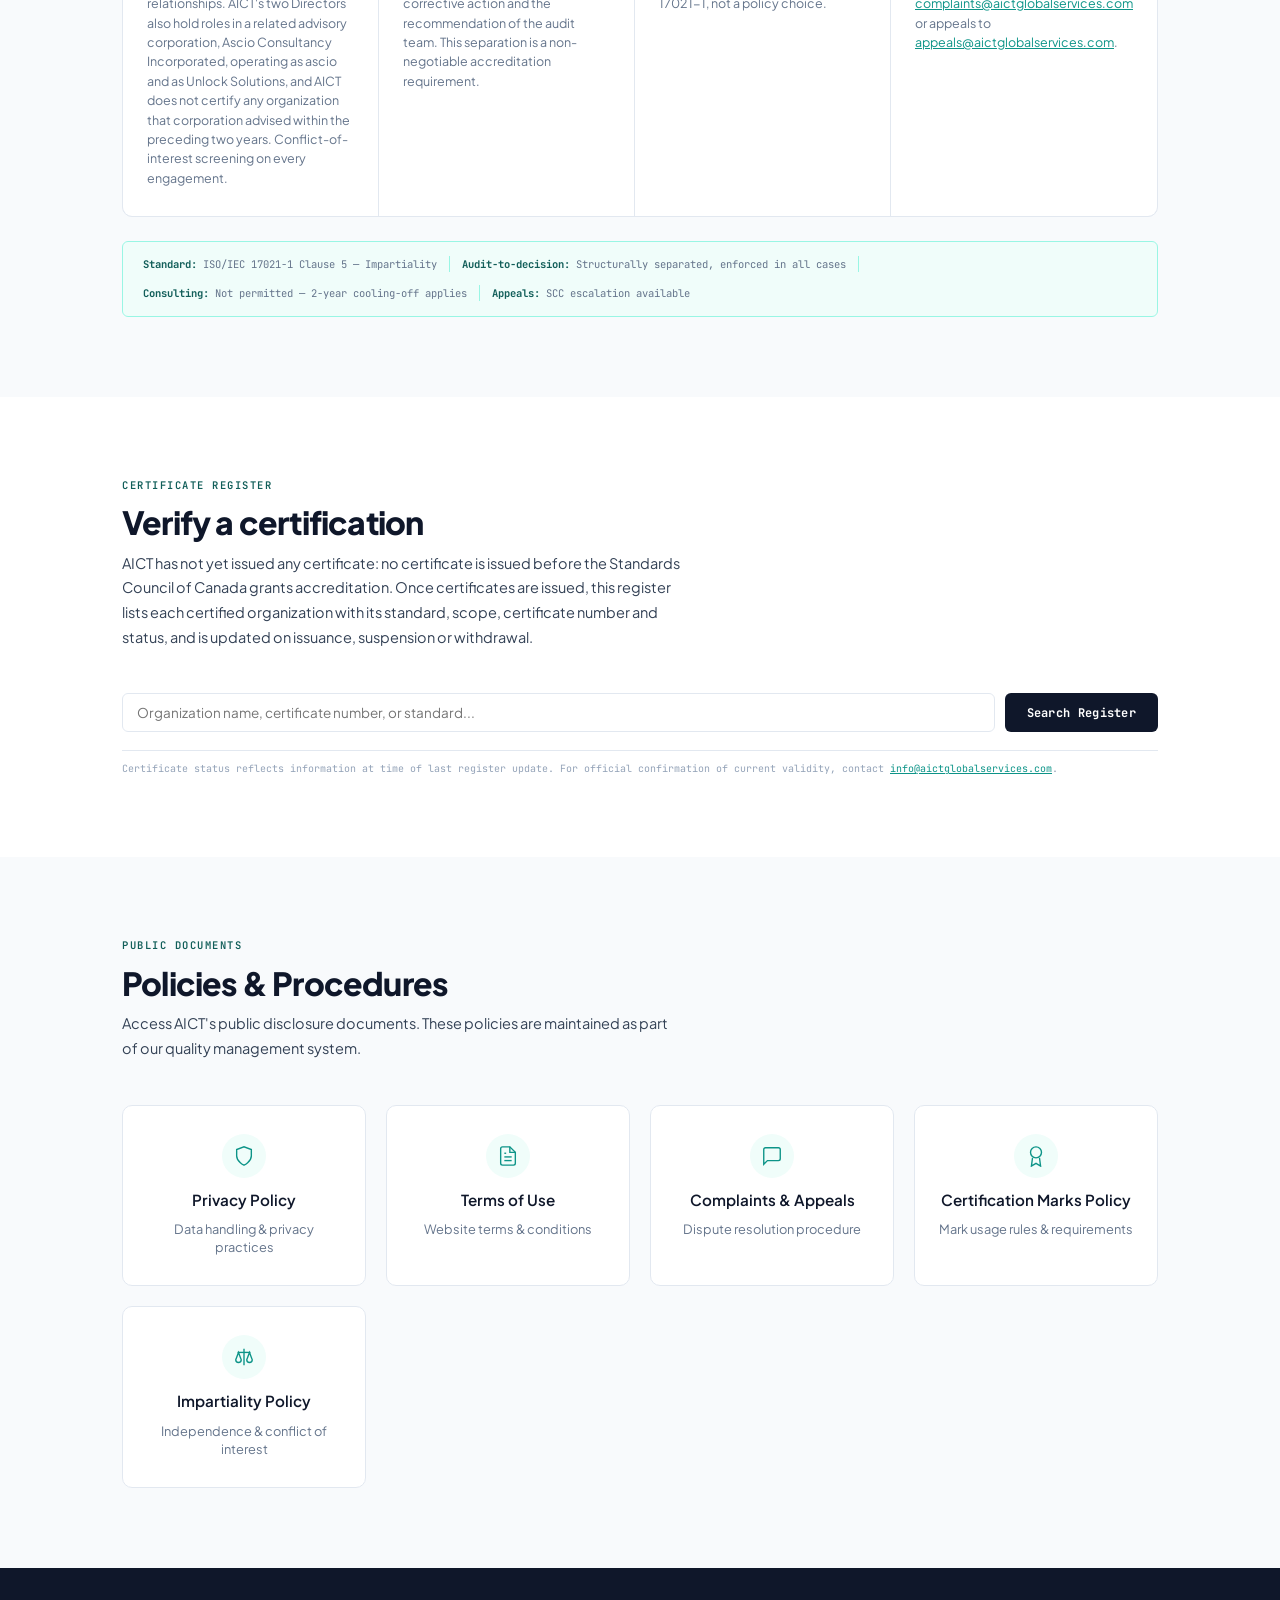
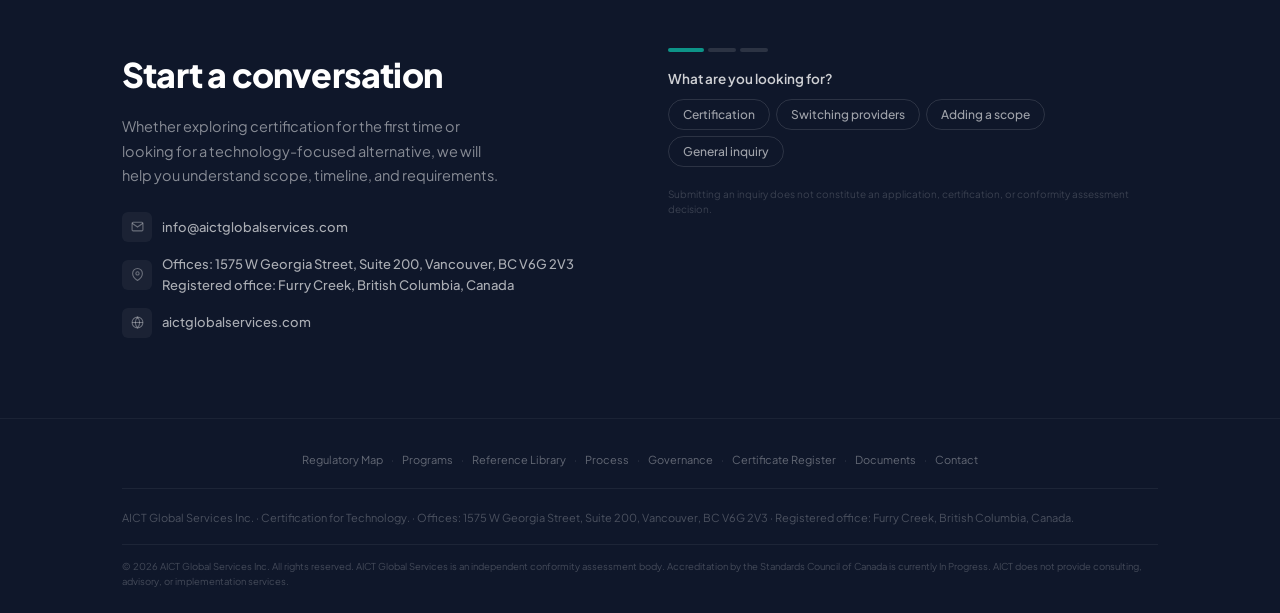
==== commit 3e324979: "Certification Marks Policy Rev 1.3: reference to certification and use of the AICT name, SCC accredi" ====
--- a/index.html
+++ b/index.html
@@ -217,13 +217,13 @@
       </div>
     </div>
   </div></div></div>
-  <div class="pg rv" id="p3"><div class="pg-h" onclick="tP('p3')"><div class="pg-ic pi-c"><svg viewBox="0 0 24 24" fill="none" stroke="currentColor" stroke-width="2"><path d="M12 22s8-4 8-10V5l-8-3-8 3v7c0 6 8 10 8 10z"/><polyline points="9 12 11 14 15 10"/></svg></div><div class="pg-inf"><div class="pg-n">CyberSecure Canada</div><div class="pg-s">Government of Canada Program</div></div><div class="pg-badges"><span class="pg-badge pb-c">Certification</span></div><svg class="pg-chev" viewBox="0 0 24 24" fill="none" stroke="currentColor" stroke-width="2"><polyline points="6 9 12 15 18 9"/></svg></div><div class="pg-body"><div class="pg-ct"><p class="pg-desc">Government of Canada baseline cybersecurity for SMEs. Thirteen control areas including incident response, access control, patching, malware protection, security awareness.</p><div class="pg-meta"><div class="pm"><div class="pm-l">Applicability</div><div class="pm-v">Canadian SMEs, government suppliers, organizations building cybersecurity baseline</div></div><div class="pm"><div class="pm-l">Audit Model</div><div class="pm-v">Certification against CAN/DGSI 104:2021 / Rev 1:2024 at Level 1 or Level 2. Two year certificate: one surveillance within 12 months, recertification in year two.</div></div><div class="pm"><div class="pm-l">Progression</div><div class="pm-v">Starting point for SMEs, maturing toward ISO 27001</div></div></div>
+  <div class="pg rv" id="p3"><div class="pg-h" onclick="tP('p3')"><div class="pg-ic pi-c"><svg viewBox="0 0 24 24" fill="none" stroke="currentColor" stroke-width="2"><path d="M12 22s8-4 8-10V5l-8-3-8 3v7c0 6 8 10 8 10z"/><polyline points="9 12 11 14 15 10"/></svg></div><div class="pg-inf"><div class="pg-n">CyberSecure Canada</div><div class="pg-s">Government of Canada Program</div></div><div class="pg-badges"><span class="pg-badge pb-c">Certification</span></div><svg class="pg-chev" viewBox="0 0 24 24" fill="none" stroke="currentColor" stroke-width="2"><polyline points="6 9 12 15 18 9"/></svg></div><div class="pg-body"><div class="pg-ct"><p class="pg-desc">Government of Canada baseline cybersecurity for SMEs, certified against CAN/DGSI 104:2021 / Rev 1:2024 at Level 1 or Level 2. The requirement areas cover leadership, accountability, cyber security training, risk assessment, incident response, patching, security software, secure configuration, strong user authentication, backup and encryption, perimeter defences, access control and authorization, secure mobility, secure cloud and outsourced IT services, secure websites, secure portable media, point of sale and financial systems, and security log management.</p><div class="pg-meta"><div class="pm"><div class="pm-l">Applicability</div><div class="pm-v">Canadian SMEs, government suppliers, organizations building cybersecurity baseline</div></div><div class="pm"><div class="pm-l">Audit Model</div><div class="pm-v">Certification against CAN/DGSI 104:2021 / Rev 1:2024 at Level 1 or Level 2. Two year certificate: one surveillance within 12 months, recertification in year two.</div></div><div class="pm"><div class="pm-l">Progression</div><div class="pm-v">Starting point for SMEs, maturing toward ISO 27001</div></div></div>
     <div class="pgd-grid">
       <div>
         <div class="pgd-lbl">Deliverables</div>
         <div class="pgd-items">
           <div class="pgd-item">CyberSecure Canada Certificate</div>
-          <div class="pgd-item">13 control domain assessment report</div>
+          <div class="pgd-item">Assessment report against the Level 1 or Level 2 requirements</div>
           <div class="pgd-item">Government of Canada recognition</div>
           <div class="pgd-item">Clear pathway to ISO 27001</div>
         </div>
@@ -269,7 +269,7 @@
     <div class="ref-group-label" data-cat="all">Certification offered (scope of accreditation applied for)</div>
     <div class="ref-card featured" data-cat="std" data-q="iso iec 27001 information security management isms certification annex controls risk"><span class="ref-type rt-std">ISO Standard</span><span class="ref-scope">Core Scope</span><h4>ISO/IEC 27001:2022</h4><p>Information Security Management System. Risk-based controls, governance, and continuous improvement. Three-year certification cycle.</p><button class="ref-ask" onclick="chatAsk('What is ISO 27001?')"><svg viewBox="0 0 24 24" fill="none" stroke="currentColor" stroke-width="2"><path d="M21 15a2 2 0 01-2 2H7l-4 4V5a2 2 0 012-2h14a2 2 0 012 2z"/></svg>Ask about this</button></div>
     <div class="ref-card featured" data-cat="std" data-q="iso iec 42001 artificial intelligence management ai governance lifecycle certification"><span class="ref-type rt-std">ISO Standard</span><span class="ref-scope">Core Scope</span><h4>ISO/IEC 42001:2023</h4><p>AI Management System. Governance, risk, lifecycle controls, responsible AI, and monitoring. First certifiable AI standard.</p><button class="ref-ask" onclick="chatAsk('What is ISO 42001?')"><svg viewBox="0 0 24 24" fill="none" stroke="currentColor" stroke-width="2"><path d="M21 15a2 2 0 01-2 2H7l-4 4V5a2 2 0 012-2h14a2 2 0 012 2z"/></svg>Ask about this</button></div>
-    <div class="ref-card featured" data-cat="pgm" data-q="cybersecure canada government sme baseline cybersecurity 13 controls certification"><span class="ref-type rt-pgm">Program</span><span class="ref-scope">Core Scope</span><h4>CyberSecure Canada</h4><p>Government of Canada SME cybersecurity certification. 13 baseline control areas. Certification through SCC accredited certification bodies.</p><button class="ref-ask" onclick="chatAsk('What is CyberSecure Canada?')"><svg viewBox="0 0 24 24" fill="none" stroke="currentColor" stroke-width="2"><path d="M21 15a2 2 0 01-2 2H7l-4 4V5a2 2 0 012-2h14a2 2 0 012 2z"/></svg>Ask about this</button></div>
+    <div class="ref-card featured" data-cat="pgm" data-q="cybersecure canada government sme baseline cybersecurity 13 controls certification"><span class="ref-type rt-pgm">Program</span><span class="ref-scope">Core Scope</span><h4>CyberSecure Canada</h4><p>Government of Canada SME cybersecurity certification against CAN/DGSI 104:2021 / Rev 1:2024, Level 1 or Level 2. Certification through SCC accredited certification bodies.</p><button class="ref-ask" onclick="chatAsk('What is CyberSecure Canada?')"><svg viewBox="0 0 24 24" fill="none" stroke="currentColor" stroke-width="2"><path d="M21 15a2 2 0 01-2 2H7l-4 4V5a2 2 0 012-2h14a2 2 0 012 2z"/></svg>Ask about this</button></div>
     <!-- GROUP: Canadian Regulation -->
     <div class="ref-group-label" data-cat="all law">Canadian Regulation (reference only)</div>
     <div class="ref-card" data-cat="law" data-q="pipeda personal information protection electronic documents federal privacy commercial"><span class="ref-type rt-law">Federal Law</span><h4>PIPEDA</h4><p>Governs private-sector commercial activities. Consent, safeguards, breach notification, accountability. Applies where no substantially similar provincial law exists.</p><button class="ref-ask" onclick="chatAsk('What is PIPEDA?')"><svg viewBox="0 0 24 24" fill="none" stroke="currentColor" stroke-width="2"><path d="M21 15a2 2 0 01-2 2H7l-4 4V5a2 2 0 012-2h14a2 2 0 012 2z"/></svg>Ask about this</button></div>
@@ -307,7 +307,7 @@
     <div class="sd-box rv"><div class="sd-inner" id="sdI"><div class="sd-title" id="sdT">Inquiry and Eligibility</div><div class="sd-desc" id="sdD">Initial discussion to understand your organization, scope, and objectives. We screen eligibility against program rules and help you understand what to expect.</div><div class="sd-note" id="sdN">Typical duration: 1-2 weeks. No commitment required at this stage.</div></div></div>
   </div>
   <div class="imp-spec rv" style="margin-top:24px">
-    <div class="imp-spec-item"><span class="imp-spec-v">Published without request:</span> the certification process on this page; the rights and duties of applicants and certified clients, including the rules for the use of the mark (Certification Marks Policy); the complaints and appeals process; the impartiality policy; and the certificate register.</div>
+    <div class="imp-spec-item"><span class="imp-spec-v">Published without request:</span> the certification process on this page; the rights and duties of applicants and certified clients, including the rules for the use of the AICT name and certification mark and for references to certification (Certification Marks Policy); the complaints and appeals process; the impartiality policy; and the certificate register.</div>
     <div class="imp-spec-sep"></div>
     <div class="imp-spec-item"><span class="imp-spec-v">Provided on request:</span> the fees for application, initial certification and continuing certification, and confirmation of the validity of any certification, from <a href="mailto:info@aictglobalservices.com" style="color:var(--teal)">info@aictglobalservices.com</a>.</div>
   </div>
